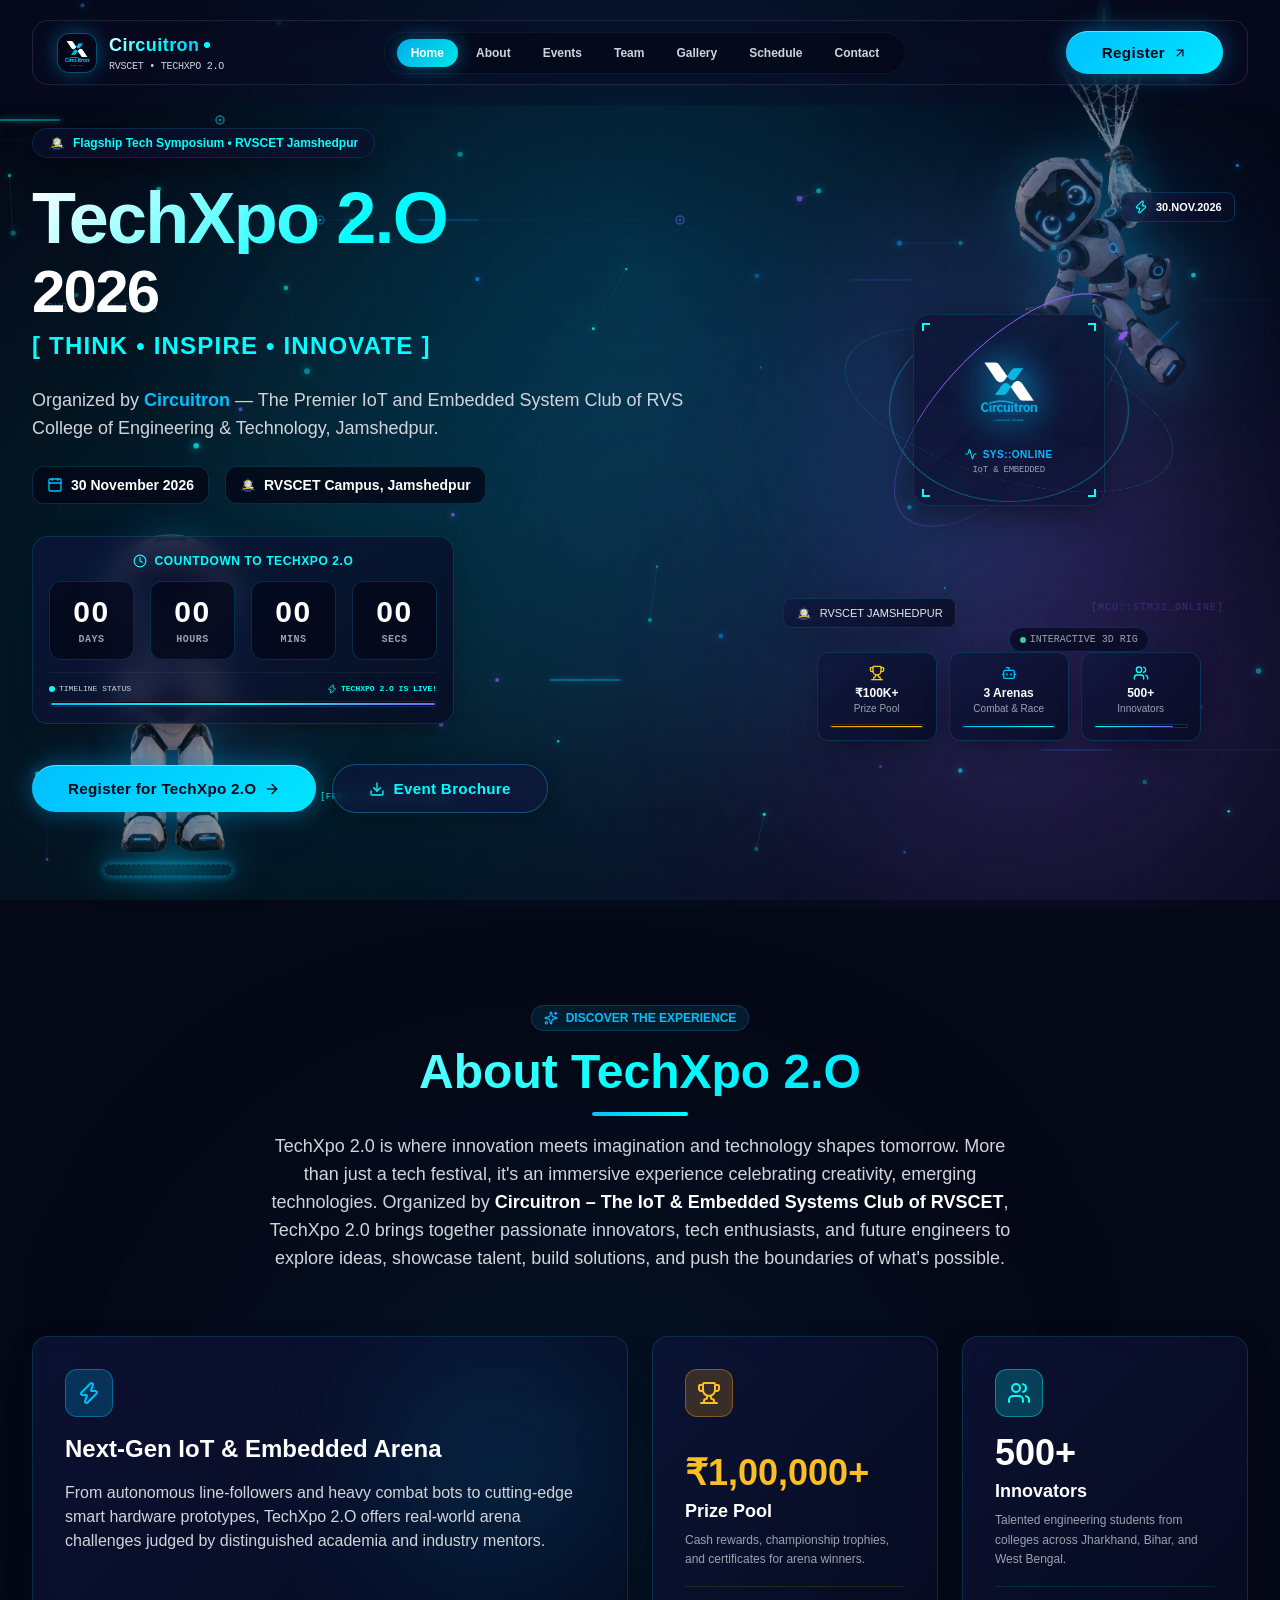
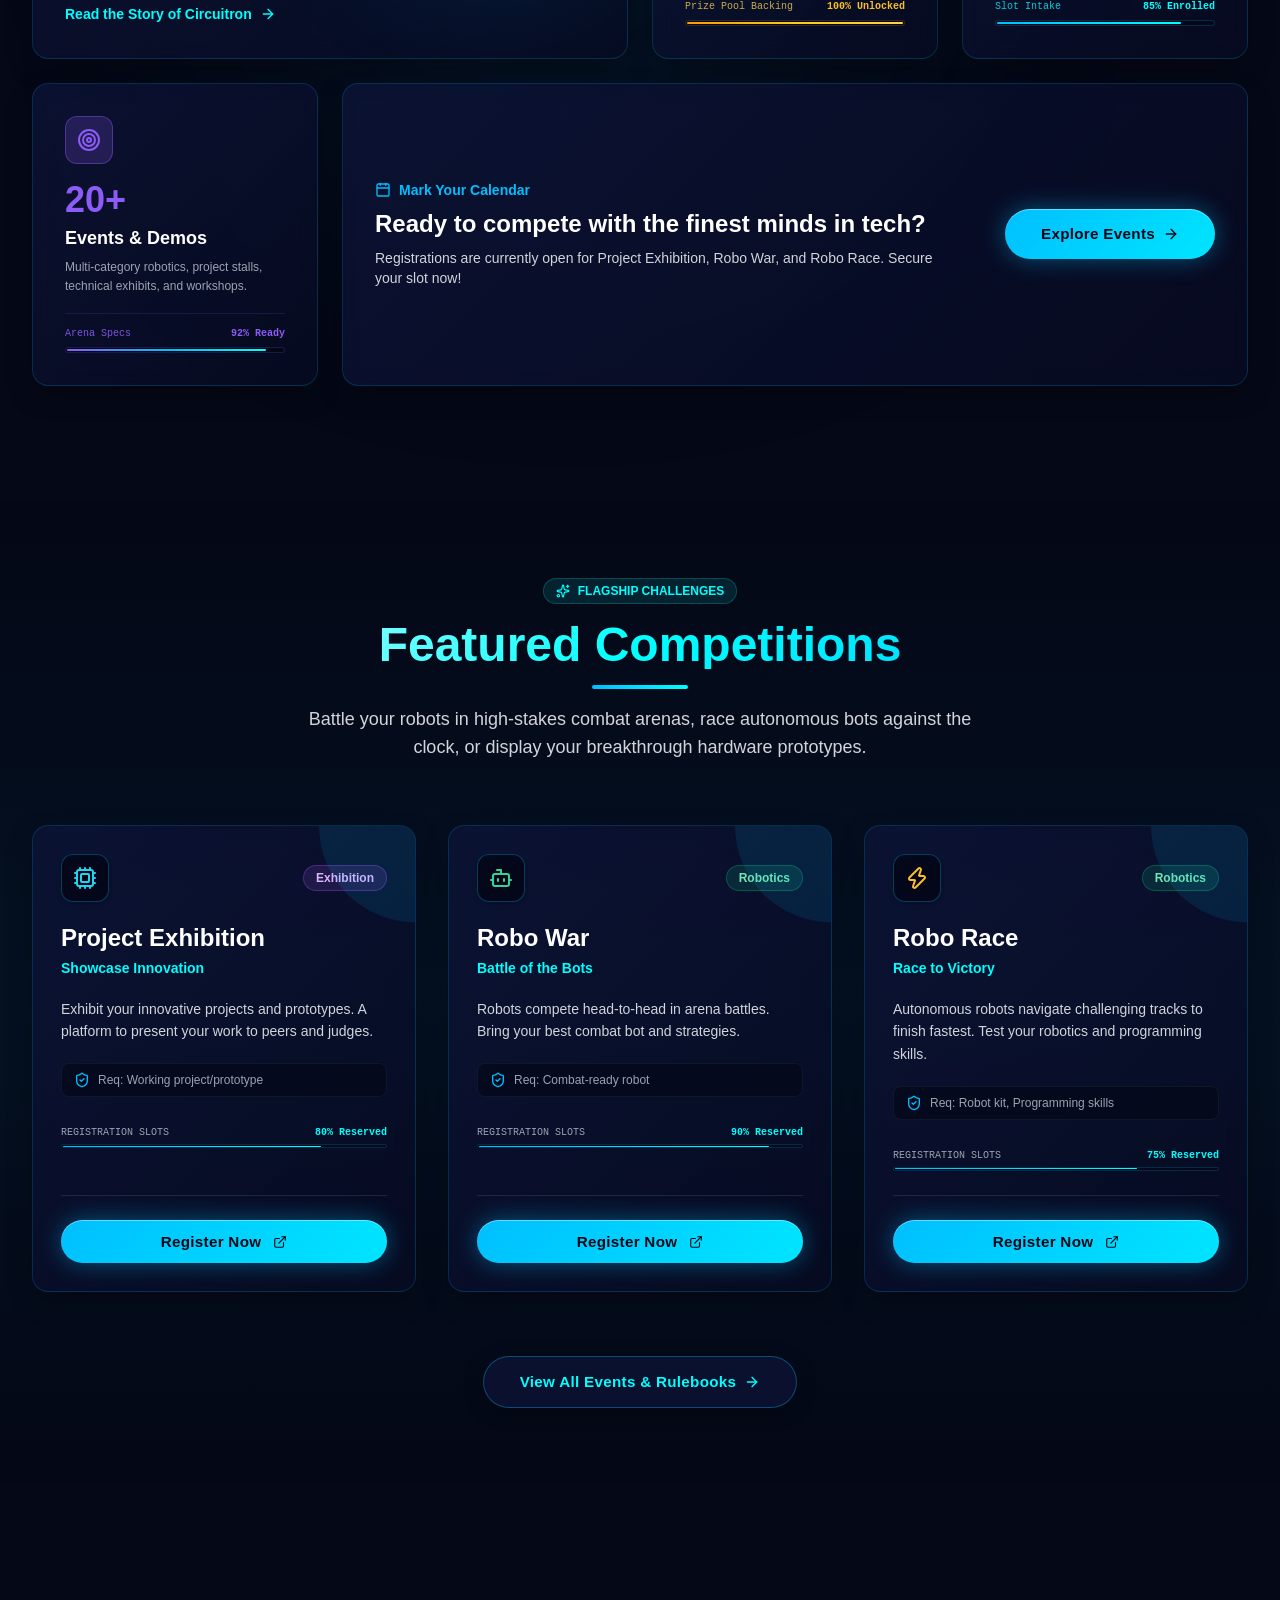
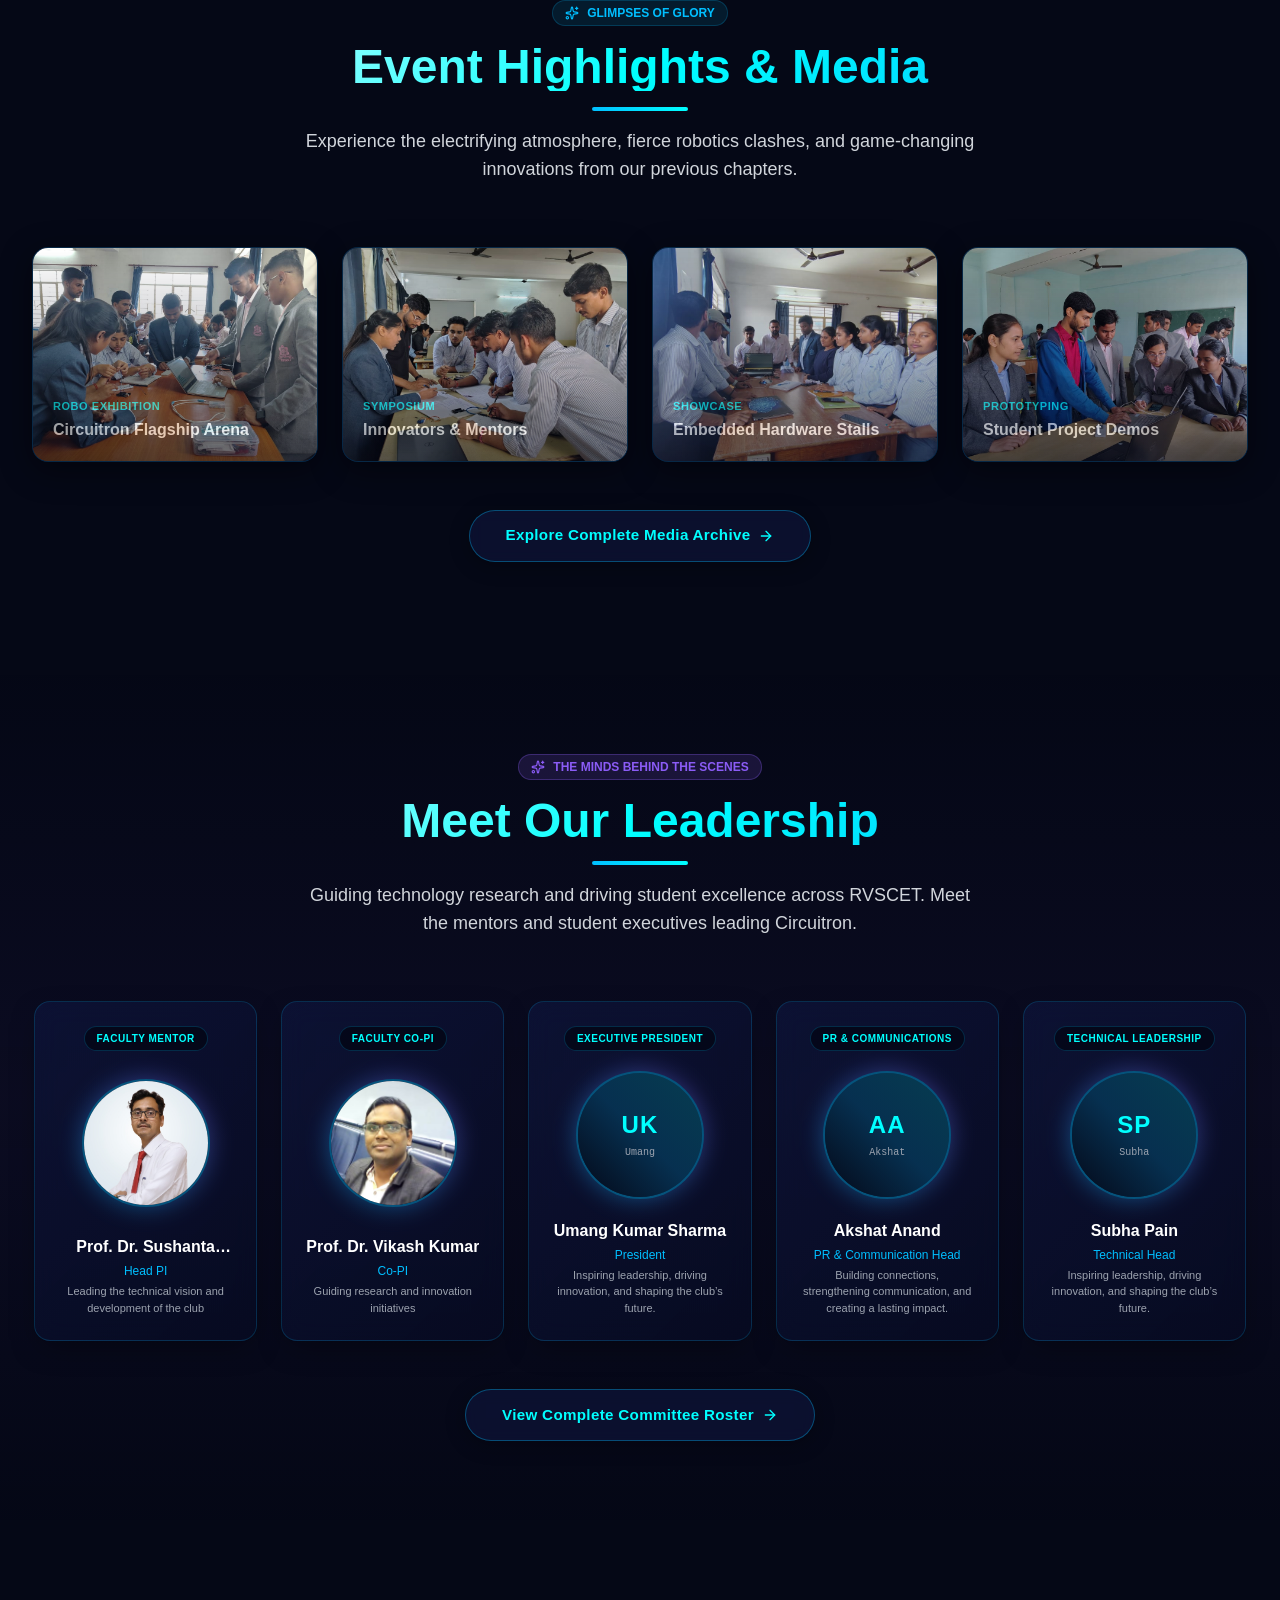
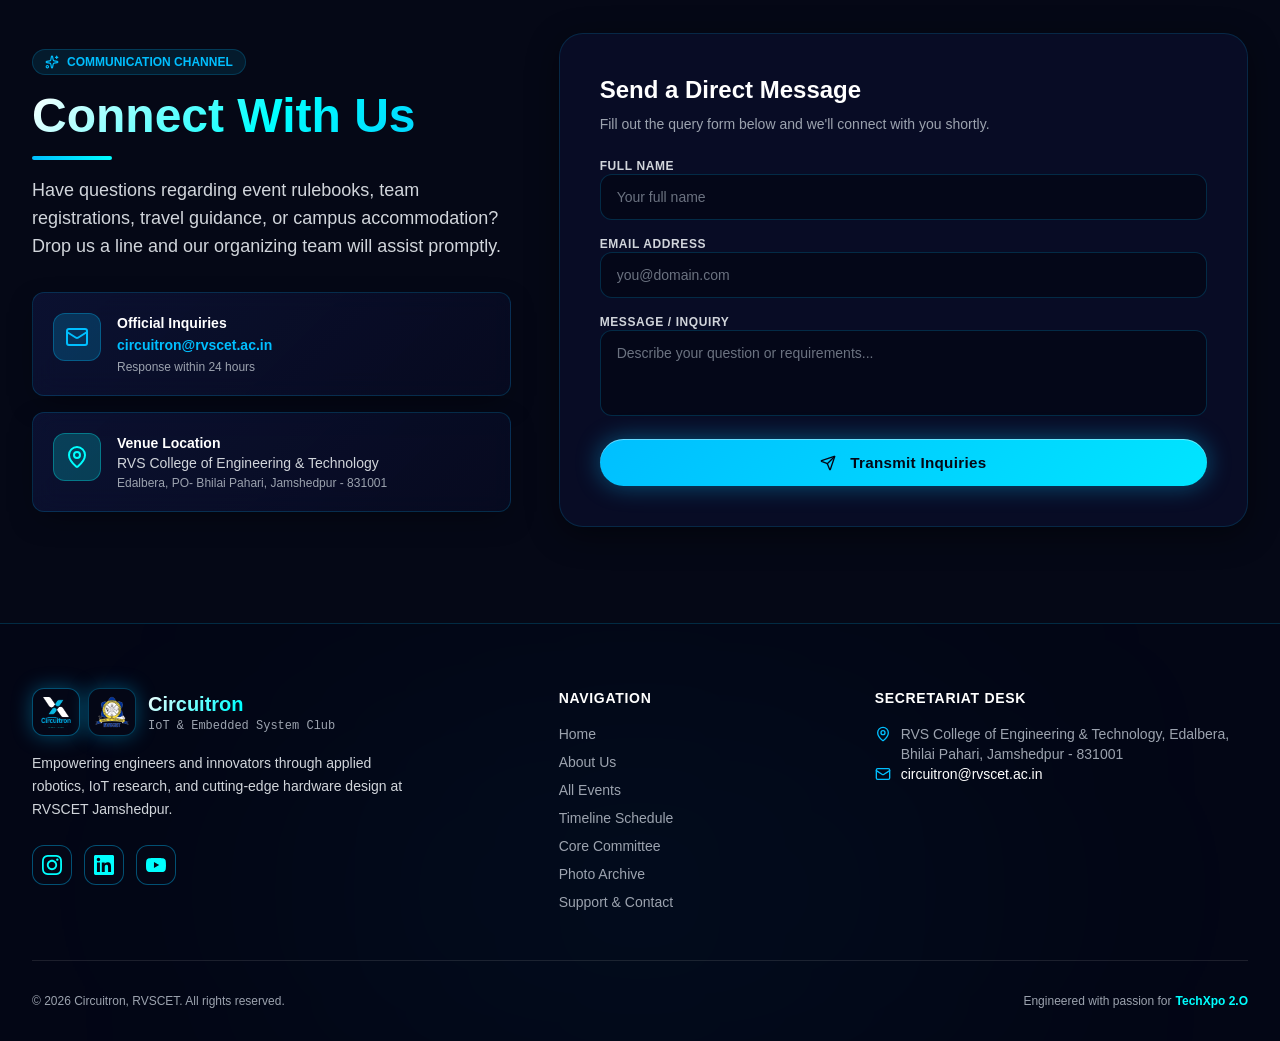
==== index.html @ 899166da "Convert Circuitron RVSCET TechXpo 2.O website to standalone pure HTML, CSS, and JS with enhanced sec" ====
<!doctype html>
<html lang="en">
  <head>
    <meta charset="UTF-8" />
    <meta name="viewport" content="width=device-width, initial-scale=1.0, maximum-scale=5.0" />
    <meta name="theme-color" content="#050816" />
    <meta name="apple-mobile-web-app-status-bar-style" content="black-translucent" />
        <!-- Security & Integrity Headers (Anti-Tampering & XSS Shield) -->
    <meta http-equiv="Content-Security-Policy" content="default-src 'self'; script-src 'self' 'unsafe-inline' https://fonts.googleapis.com; style-src 'self' 'unsafe-inline' https://fonts.googleapis.com; font-src 'self' https://fonts.gstatic.com data:; img-src 'self' data: https:; connect-src 'self'; frame-ancestors 'none'; base-uri 'self';" />
    <meta http-equiv="X-Frame-Options" content="DENY" />
    <meta http-equiv="X-Content-Type-Options" content="nosniff" />
    <meta name="referrer" content="strict-origin-when-cross-origin" />
    <meta http-equiv="Permissions-Policy" content="camera=(), microphone=(), geolocation=()" />
    <meta name="description" content="TechXpo 2.O - The Flagship Technical Symposium by Circuitron, IoT & Embedded System Club at RVSCET Jamshedpur." />
    <title>TechXpo 2.O | Circuitron RVSCET</title>
    <link rel="icon" type="image/svg+xml" href="logo.svg" />
    <link rel="icon" type="image/png" href="favicon.png" />
    <link rel="shortcut icon" href="favicon.ico" />
    <link rel="apple-touch-icon" href="logo.png" />
    <link rel="preconnect" href="https://fonts.googleapis.com" />
    <link rel="preconnect" href="https://fonts.gstatic.com" crossorigin />
    <link href="https://fonts.googleapis.com/css2?family=Orbitron:wght@400;700;800;900&family=Poppins:wght@300;400;500;600;700;800&display=swap" rel="stylesheet" />
    <link rel="stylesheet" href="css/style.css" />
  </head>
  <body class="bg-[#050816] text-white font-poppins selection:bg-accent selection:text-darkNavy relative min-h-screen overflow-x-hidden">
    <!-- Top Scroll Progress Bar -->
    <div class="fixed top-0 left-0 right-0 h-[2.5px] z-[100] pointer-events-none bg-transparent">
      <div id="scroll-progress-bar" class="h-full bg-gradient-to-r from-primary via-accent to-cyberPurple origin-left shadow-[0_0_12px_rgba(0,191,255,0.8)]" style="width: 0%;"></div>
    </div>

    <!-- Interactive Cursor Radar Spotlight -->
    <div id="cyber-spotlight" class="fixed inset-0 pointer-events-none select-none overflow-hidden" style="z-index: 0;" aria-hidden="true"></div>

    <!-- Animated Vector Circuit Grid Traces -->
    <svg class="fixed inset-0 w-full h-full opacity-40 md:opacity-50 pointer-events-none" style="z-index: 0;" xmlns="http://www.w3.org/2000/svg" aria-hidden="true">
      <defs>
        <linearGradient id="cyanLaser" x1="0%" y1="0%" x2="100%" y2="100%">
          <stop offset="0%" stop-color="#00fffc" stop-opacity="0.8" />
          <stop offset="50%" stop-color="#0091ff" stop-opacity="0.4" />
          <stop offset="100%" stop-color="#8b5cf6" stop-opacity="0.1" />
        </linearGradient>
        <filter id="circuitGlow" x="-20%" y="-20%" width="140%" height="140%">
          <feGaussianBlur stdDeviation="3" result="blur" />
          <feMerge>
            <feMergeNode in="blur" />
            <feMergeNode in="SourceGraphic" />
          </feMerge>
        </filter>
      </defs>
      <g stroke="rgba(0, 191, 255, 0.12)" stroke-width="1" fill="none">
        <path d="M 0 120 L 220 120 L 320 220 L 680 220 L 740 280 L 1100 280" />
        <path d="M 0 140 L 200 140 L 300 240 L 660 240" />
        <path d="M 1920 180 L 1600 180 L 1480 300 L 1200 300 L 1140 360" />
        <path d="M 1920 200 L 1620 200 L 1500 320 L 1250 320" />
        <path d="M 80 800 L 300 800 L 420 680 L 850 680 L 920 750 L 1400 750" />
        <path d="M 1920 850 L 1550 850 L 1450 750 L 1150 750" />
      </g>
      <g stroke="url(#cyanLaser)" stroke-width="1.8" fill="none" filter="url(#circuitGlow)">
        <path class="laser-pulse-1" d="M 0 120 L 220 120 L 320 220 L 680 220 L 740 280 L 1100 280" stroke-dasharray="60 400" />
        <path class="laser-pulse-2" d="M 1920 180 L 1600 180 L 1480 300 L 1200 300 L 1140 360" stroke-dasharray="50 350" />
        <path class="laser-pulse-3" d="M 80 800 L 300 800 L 420 680 L 850 680 L 920 750 L 1400 750" stroke-dasharray="70 450" />
      </g>
      <g fill="#040716">
        <circle cx="220" cy="120" r="4" stroke="#00ffff" stroke-width="1.5" /><circle cx="220" cy="120" r="1.5" fill="#00ffff" />
        <circle cx="320" cy="220" r="4" stroke="#0091ff" stroke-width="1.5" /><circle cx="320" cy="220" r="1.5" fill="#00fffc" />
        <circle cx="680" cy="220" r="4" stroke="#8b5cf6" stroke-width="1.5" /><circle cx="680" cy="220" r="1.5" fill="#8b5cf6" />
        <circle cx="1600" cy="180" r="4" stroke="#00ffff" stroke-width="1.5" /><circle cx="1600" cy="180" r="1.5" fill="#00ffff" />
        <circle cx="1480" cy="300" r="4" stroke="#8b5cf6" stroke-width="1.5" /><circle cx="1480" cy="300" r="1.5" fill="#8b5cf6" />
        <circle cx="300" cy="800" r="4" stroke="#00ffff" stroke-width="1.5" /><circle cx="300" cy="800" r="1.5" fill="#00fffc" />
      </g>
    </svg>

    <!-- Floating Telemetry Glyphs -->
    <div class="fixed inset-0 pointer-events-none select-none" style="z-index: 0;" aria-hidden="true">
      <div class="absolute top-1/3 left-10 text-[10px] font-mono text-cyan-400 tracking-widest hidden md:block opacity-30">[BUS::TX/RX_SYNC]</div>
      <div class="absolute top-2/3 right-14 text-[10px] font-mono text-cyberPurple tracking-widest hidden md:block opacity-30">[MCU::STM32_ONLINE]</div>
      <div class="absolute bottom-24 left-1/4 text-[9px] font-mono text-accent tracking-wider hidden lg:block opacity-25">[FREQ::2.4GHz_IoT_NODE]</div>
    </div>

    <!-- Particles Canvas -->
    <canvas id="particles-canvas" class="fixed inset-0 pointer-events-none" style="z-index: 1;"></canvas>

    <!-- Background Circuit Grids -->
    <div class="fixed inset-0 circuit-bg opacity-30 pointer-events-none" style="z-index: 0;"></div>
    <div class="fixed inset-0 circuit-bg-glow pointer-events-none" style="z-index: 0;"></div>

    <!-- Robot Mascot 1: Top-Right Swinging Spider Bot -->
    <div id="mascot-swing-bot" class="fixed top-12 sm:top-16 -right-4 sm:right-4 md:right-8 lg:right-12 w-28 xs:w-36 sm:w-48 md:w-56 lg:w-64 max-w-[32vw] pointer-events-auto cursor-pointer select-none group" style="z-index: 3;" title="Click me!">
      <div class="absolute -top-16 left-1/2 -translate-x-1/2 w-[2px] h-20 bg-gradient-to-b from-transparent via-cyan-400 to-accent opacity-70 shadow-[0_0_10px_#00ffff] animate-pulse pointer-events-none"></div>
      <div class="absolute top-1/4 left-1/4 w-32 h-32 sm:w-48 sm:h-48 bg-primary/20 rounded-full blur-3xl pointer-events-none opacity-60"></div>
      
      <div id="mascot-swing-bubble" class="hidden absolute -bottom-10 right-0 z-30 px-3 py-1.5 rounded-xl bg-darkNavy/95 border border-cyan-400/80 shadow-[0_0_20px_rgba(0,255,255,0.5)] text-[10px] font-orbitron font-bold text-accent whitespace-nowrap flex items-center space-x-1.5">
        <i data-lucide="zap" class="w-3 h-3 text-cyan-300"></i>
        <span>SWINGING INTO 30.NOV.2026!</span>
      </div>

      <div class="swing-idle relative w-full">
        <img src="assets/bot-swing.png" alt="Circuitron Spider Bot Mascot" class="w-full h-auto object-contain filter drop-shadow-[0_0_20px_rgba(0,191,255,0.45)] group-hover:drop-shadow-[0_0_30px_rgba(0,255,255,0.8)] opacity-35 sm:opacity-50 group-hover:opacity-100 transition-all duration-300" loading="lazy" />
        <div class="absolute top-2 right-2 px-1.5 py-0.5 rounded bg-primary/20 border border-primary/40 text-[8px] font-mono text-cyan-300 opacity-0 group-hover:opacity-100 transition-opacity">CLICK ME</div>
      </div>
    </div>

    <!-- Robot Mascot 2: Bottom-Left Welcome Mascot Bot -->
    <div id="mascot-welcome-bot" class="fixed bottom-4 sm:bottom-8 -left-3 sm:left-4 md:left-8 lg:left-12 w-24 xs:w-32 sm:w-44 md:w-52 lg:w-60 max-w-[28vw] pointer-events-auto cursor-pointer select-none group perspective-1000" style="z-index: 3;" title="Click me!">
      <div class="absolute -bottom-4 left-1/2 -translate-x-1/2 w-28 sm:w-44 h-8 bg-gradient-to-r from-transparent via-cyan-500/40 to-transparent rounded-full blur-md animate-pulse pointer-events-none"></div>
      <div class="absolute bottom-1/4 left-1/4 w-28 h-28 sm:w-44 sm:h-44 bg-cyberPurple/25 rounded-full blur-3xl pointer-events-none opacity-50"></div>

      <div id="mascot-welcome-bubble" class="hidden absolute -top-12 left-0 z-30 px-3 py-1.5 rounded-xl bg-darkNavy/95 border border-primary/80 shadow-[0_0_20px_rgba(0,191,255,0.5)] text-[10px] font-orbitron font-bold text-white whitespace-nowrap flex items-center space-x-1.5">
        <i data-lucide="bot" class="w-3 h-3 text-primary"></i>
        <span>CIRCUITRON BOT: WELCOME!</span>
      </div>

      <div class="welcome-idle relative w-full preserve-3d">
        <img src="assets/bot-welcome.png" alt="Circuitron Welcome Mascot Robot" class="w-full h-auto object-contain filter drop-shadow-[0_0_20px_rgba(0,191,255,0.4)] group-hover:drop-shadow-[0_0_30px_rgba(0,191,255,0.8)] opacity-35 sm:opacity-50 group-hover:opacity-100 transition-all duration-300" loading="lazy" />
        <div class="absolute top-2 left-2 px-1.5 py-0.5 rounded bg-cyan-500/20 border border-cyan-400/40 text-[8px] font-mono text-accent opacity-0 group-hover:opacity-100 transition-opacity">NAMASTE::HELLO</div>
        <div class="absolute -bottom-2 left-1/2 -translate-x-1/2 w-20 sm:w-32 h-3 rounded-full border border-primary/40 border-dashed animate-spin-slow opacity-60 shadow-[0_0_8px_#00bfff]"></div>
      </div>
    </div>

    <!-- Navigation Header -->
    <header id="main-nav" class="fixed top-0 left-0 right-0 z-50 transition-all duration-300 py-4 sm:py-5">
      <div class="max-w-7xl mx-auto px-4 sm:px-6 lg:px-8">
        <nav class="flex items-center justify-between px-2.5 sm:px-6 py-2 sm:py-2.5 rounded-2xl bg-secondary/40 backdrop-blur-md border border-white/10 transition-all duration-300">
          <!-- Logo & Brand -->
          <a href="index.html" class="flex items-center space-x-2 sm:space-x-3 group min-w-0 flex-shrink">
            <div class="flex items-center space-x-1.5 sm:space-x-2 flex-shrink-0">
              <div class="relative w-8 h-8 sm:w-10 sm:h-10 rounded-xl overflow-hidden p-0.5 border border-primary/40 group-hover:border-accent transition-all duration-300 bg-darkNavy/80 flex items-center justify-center shadow-neon">
                <img src="logo.png" alt="Circuitron Logo" class="w-full h-full object-contain" />
              </div>
              <div class="hidden xs:flex relative w-8 h-8 sm:w-10 sm:h-10 rounded-xl overflow-hidden p-0.5 border border-primary/30 group-hover:border-accent transition-all duration-300 bg-darkNavy/80 items-center justify-center shadow-neon">
                <img src="assets/rvscet-logo.png" alt="RVSCET Logo" class="w-full h-full object-contain" />
              </div>
            </div>
            <div class="min-w-0">
              <div class="flex items-center space-x-1">
                <span class="font-orbitron font-extrabold text-xs xs:text-sm sm:text-lg gradient-text tracking-wide whitespace-nowrap">Circuitron</span>
                <span class="w-1.5 h-1.5 rounded-full bg-accent animate-pulse flex-shrink-0"></span>
              </div>
              <p class="text-[8px] xs:text-[9px] sm:text-[10px] text-gray-300 font-mono tracking-tight block whitespace-nowrap font-medium">RVSCET &bull; TECHXPO 2.O</p>
            </div>
          </a>

          <!-- Desktop Navigation Links -->
          <div class="hidden lg:flex items-center space-x-1 bg-darkNavy/60 px-3 py-1.5 rounded-full border border-white/5">
            <a href="index.html" class="nav-link px-3.5 py-1.5 text-xs font-semibold rounded-full text-gray-300 hover:text-white transition-colors">Home</a>
            <a href="pages/about.html" class="nav-link px-3.5 py-1.5 text-xs font-semibold rounded-full text-gray-300 hover:text-white transition-colors">About</a>
            <a href="pages/events.html" class="nav-link px-3.5 py-1.5 text-xs font-semibold rounded-full text-gray-300 hover:text-white transition-colors">Events</a>
            <a href="pages/team.html" class="nav-link px-3.5 py-1.5 text-xs font-semibold rounded-full text-gray-300 hover:text-white transition-colors">Team</a>
            <a href="pages/gallery.html" class="nav-link px-3.5 py-1.5 text-xs font-semibold rounded-full text-gray-300 hover:text-white transition-colors">Gallery</a>
            <a href="pages/schedule.html" class="nav-link px-3.5 py-1.5 text-xs font-semibold rounded-full text-gray-300 hover:text-white transition-colors">Schedule</a>
            <a href="pages/contact.html" class="nav-link px-3.5 py-1.5 text-xs font-semibold rounded-full text-gray-300 hover:text-white transition-colors">Contact</a>
          </div>

          <!-- Right Action: Register Now -->
          <div class="hidden sm:flex items-center space-x-3">
            <a href="https://forms.gle/mNU3damnJBMfnmSU7" target="_blank" rel="noopener noreferrer" rel="noopener noreferrer" class="btn-primary text-xs py-2 px-5 font-bold">
              <span>Register</span>
              <i data-lucide="arrow-up-right" class="w-3.5 h-3.5"></i>
            </a>
          </div>

          <!-- Mobile Menu Button & Compact Register -->
          <div class="lg:hidden flex items-center space-x-1.5 sm:space-x-2 flex-shrink-0">
            <a href="https://forms.gle/mNU3damnJBMfnmSU7" target="_blank" rel="noopener noreferrer" rel="noopener noreferrer" class="sm:hidden inline-flex items-center justify-center text-[10px] xs:text-[11px] font-bold font-orbitron py-1 px-2.5 xs:px-3 rounded-full bg-gradient-to-r from-primary to-accent text-darkNavy shadow-neon flex-shrink-0">Register</a>
            <button id="mobile-menu-btn" class="p-1.5 sm:p-2.5 min-w-[34px] min-h-[34px] sm:min-w-[40px] sm:min-h-[40px] flex items-center justify-center rounded-xl bg-darkNavy/80 border border-primary/20 text-gray-300 hover:text-white focus:outline-none flex-shrink-0" aria-label="Toggle menu">
              <i id="menu-icon" data-lucide="menu" class="w-4 h-4 sm:w-5 sm:h-5"></i>
              <i id="close-icon" data-lucide="x" class="w-4 h-4 sm:w-5 sm:h-5 hidden"></i>
            </button>
          </div>
        </nav>
      </div>

      <!-- Mobile Dropdown Menu -->
      <div id="mobile-menu" class="hidden lg:hidden max-w-7xl mx-auto px-4 mt-2">
        <div class="bg-darkNavy/95 backdrop-blur-xl p-4 sm:p-5 rounded-2xl border border-primary/30 space-y-2 shadow-2xl">
          <a href="index.html" class="block px-4 py-3 rounded-xl text-sm font-semibold text-gray-300 hover:text-white hover:bg-white/5">Home</a>
          <a href="pages/about.html" class="block px-4 py-3 rounded-xl text-sm font-semibold text-gray-300 hover:text-white hover:bg-white/5">About</a>
          <a href="pages/events.html" class="block px-4 py-3 rounded-xl text-sm font-semibold text-gray-300 hover:text-white hover:bg-white/5">Events</a>
          <a href="pages/team.html" class="block px-4 py-3 rounded-xl text-sm font-semibold text-gray-300 hover:text-white hover:bg-white/5">Team</a>
          <a href="pages/gallery.html" class="block px-4 py-3 rounded-xl text-sm font-semibold text-gray-300 hover:text-white hover:bg-white/5">Gallery</a>
          <a href="pages/schedule.html" class="block px-4 py-3 rounded-xl text-sm font-semibold text-gray-300 hover:text-white hover:bg-white/5">Schedule</a>
          <a href="pages/contact.html" class="block px-4 py-3 rounded-xl text-sm font-semibold text-gray-300 hover:text-white hover:bg-white/5">Contact</a>
          <div class="pt-2">
            <a href="https://forms.gle/mNU3damnJBMfnmSU7" target="_blank" rel="noopener noreferrer" rel="noopener noreferrer" class="w-full btn-primary py-3 text-xs font-bold flex items-center justify-center space-x-1.5 min-h-[44px]">
              <span>Register for TechXpo 2.O</span>
              <i data-lucide="arrow-up-right" class="w-4 h-4"></i>
            </a>
          </div>
        </div>
      </div>
    </header>

    <!-- Main Content Container -->
    <main class="relative z-10">
      <!-- 1. HERO SECTION -->
      <section class="relative min-h-screen flex items-center justify-center overflow-hidden pt-24 pb-12 sm:pt-28 sm:pb-16 lg:pt-32 lg:pb-24">
        <div class="absolute top-1/4 left-1/2 -translate-x-1/2 w-[350px] sm:w-[600px] h-[350px] sm:h-[600px] bg-primary/10 rounded-full blur-[100px] sm:blur-[140px] pointer-events-none"></div>
        <div class="absolute bottom-10 right-10 w-[250px] sm:w-[400px] h-[250px] sm:h-[400px] bg-cyberPurple/15 rounded-full blur-[90px] sm:blur-[120px] pointer-events-none"></div>

        <div class="relative z-10 max-w-7xl mx-auto px-4 sm:px-6 lg:px-8 w-full">
          <div class="grid grid-cols-1 lg:grid-cols-12 gap-8 lg:gap-12 items-center">
            
            <!-- Left Column: Hero Copy -->
            <div class="lg:col-span-7 space-y-5 sm:space-y-6 text-center lg:text-left">
              <!-- Announcement Pill -->
              <div class="inline-flex items-center space-x-2 px-3 sm:px-4 py-1.5 rounded-full glass-panel border border-primary/30 text-[11px] sm:text-xs font-semibold text-accent shadow-neon max-w-full truncate">
                <img src="assets/rvscet-logo.png" alt="RVSCET Logo" class="w-4 h-4 object-contain flex-shrink-0" />
                <span class="truncate">Flagship Tech Symposium &bull; RVSCET Jamshedpur</span>
              </div>

              <!-- Giant Title -->
              <div class="space-y-2">
                <h1 class="text-3xl xs:text-4xl sm:text-6xl lg:text-7xl font-black font-orbitron tracking-tight">
                  <span class="gradient-text block">TechXpo 2.O</span>
                  <span class="block text-2xl xs:text-3xl sm:text-5xl lg:text-6xl text-white mt-1 sm:mt-2">2026</span>
                </h1>
                <div class="inline-block">
                  <p class="text-sm xs:text-base sm:text-xl lg:text-2xl font-bold font-orbitron tracking-wider text-accent uppercase">
                    [ Think &bull; Inspire &bull; Innovate ]
                  </p>
                </div>
              </div>

              <!-- Subtitle -->
              <p class="text-sm sm:text-base lg:text-lg text-gray-300 max-w-2xl mx-auto lg:mx-0 leading-relaxed">
                Organized by <strong class="text-primary font-bold">Circuitron</strong> &mdash; The Premier IoT and Embedded System Club of RVS College of Engineering &amp; Technology, Jamshedpur.
              </p>

              <!-- Key Details Pills -->
              <div class="flex flex-wrap items-center justify-center lg:justify-start gap-2.5 sm:gap-4 text-xs sm:text-sm text-gray-300">
                <div class="flex items-center space-x-2 bg-darkNavy/80 px-3.5 py-2 rounded-xl border border-primary/20">
                  <i data-lucide="calendar" class="w-4 h-4 text-primary flex-shrink-0"></i>
                  <span class="font-semibold text-white">30 November 2026</span>
                </div>
                <div class="flex items-center space-x-2 bg-darkNavy/80 px-3.5 py-2 rounded-xl border border-primary/20">
                  <img src="assets/rvscet-logo.png" alt="RVSCET" class="w-4 h-4 object-contain flex-shrink-0" />
                  <span class="font-semibold text-white">RVSCET Campus, Jamshedpur</span>
                </div>
              </div>

              <!-- Live Countdown Component -->
              <div class="pt-2">
                <div class="inline-flex flex-col items-center p-2.5 xs:p-3 sm:p-4 rounded-2xl glass-card border border-primary/30 max-w-full sm:max-w-xl mx-auto shadow-neon group">
                  <div class="flex items-center space-x-1.5 sm:space-x-2 text-[10px] sm:text-xs font-orbitron font-semibold text-accent mb-2.5 sm:mb-3 tracking-wider">
                    <i data-lucide="clock" class="w-3.5 h-3.5 animate-spin-slow flex-shrink-0"></i>
                    <span class="truncate">COUNTDOWN TO TECHXPO 2.O</span>
                  </div>

                  <div class="grid grid-cols-4 gap-1.5 xs:gap-2 sm:gap-4 w-full">
                    <div class="flex flex-col items-center justify-center bg-darkNavy/70 px-2 py-1.5 xs:px-2.5 xs:py-2 sm:px-4 sm:py-3 rounded-xl border border-primary/20 min-w-[50px] xs:min-w-[58px] sm:min-w-[85px] transition-colors group-hover:border-primary/40">
                      <span id="count-days" class="font-orbitron font-extrabold text-base xs:text-xl sm:text-3xl text-white tracking-wider">00</span>
                      <span class="text-[8px] xs:text-[9px] sm:text-[10px] font-mono text-gray-400 mt-0.5 tracking-wider font-semibold">DAYS</span>
                    </div>
                    <div class="flex flex-col items-center justify-center bg-darkNavy/70 px-2 py-1.5 xs:px-2.5 xs:py-2 sm:px-4 sm:py-3 rounded-xl border border-primary/20 min-w-[50px] xs:min-w-[58px] sm:min-w-[85px] transition-colors group-hover:border-primary/40">
                      <span id="count-hours" class="font-orbitron font-extrabold text-base xs:text-xl sm:text-3xl text-white tracking-wider">00</span>
                      <span class="text-[8px] xs:text-[9px] sm:text-[10px] font-mono text-gray-400 mt-0.5 tracking-wider font-semibold">HOURS</span>
                    </div>
                    <div class="flex flex-col items-center justify-center bg-darkNavy/70 px-2 py-1.5 xs:px-2.5 xs:py-2 sm:px-4 sm:py-3 rounded-xl border border-primary/20 min-w-[50px] xs:min-w-[58px] sm:min-w-[85px] transition-colors group-hover:border-primary/40">
                      <span id="count-mins" class="font-orbitron font-extrabold text-base xs:text-xl sm:text-3xl text-white tracking-wider">00</span>
                      <span class="text-[8px] xs:text-[9px] sm:text-[10px] font-mono text-gray-400 mt-0.5 tracking-wider font-semibold">MINS</span>
                    </div>
                    <div class="flex flex-col items-center justify-center bg-darkNavy/70 px-2 py-1.5 xs:px-2.5 xs:py-2 sm:px-4 sm:py-3 rounded-xl border border-primary/20 min-w-[50px] xs:min-w-[58px] sm:min-w-[85px] transition-colors group-hover:border-primary/40">
                      <span id="count-secs" class="font-orbitron font-extrabold text-base xs:text-xl sm:text-3xl text-white tracking-wider">00</span>
                      <span class="text-[8px] xs:text-[9px] sm:text-[10px] font-mono text-gray-400 mt-0.5 tracking-wider font-semibold">SECS</span>
                    </div>
                  </div>

                  <!-- Timeline status bar -->
                  <div class="w-full mt-3 pt-2.5 border-t border-white/5 space-y-1.5">
                    <div class="flex items-center justify-between text-[8px] xs:text-[9px] font-mono text-gray-400">
                      <span class="flex items-center space-x-1">
                        <span class="w-1.5 h-1.5 rounded-full bg-accent animate-ping"></span>
                        <span class="text-gray-300">TIMELINE STATUS</span>
                      </span>
                      <span class="text-accent font-semibold flex items-center space-x-1">
                        <i data-lucide="zap" class="w-2.5 h-2.5"></i>
                        <span id="count-status-text">REGISTRATIONS LIVE</span>
                      </span>
                    </div>
                    <div class="w-full h-1.5 bg-darkNavy/90 rounded-full overflow-hidden p-[1px] border border-primary/20">
                      <div id="count-status-bar" class="h-full bg-gradient-to-r from-primary via-accent to-cyberPurple rounded-full relative" style="width: 72%;"></div>
                    </div>
                  </div>
                </div>
              </div>

              <!-- CTA Buttons -->
              <div class="pt-3 sm:pt-4 flex flex-col sm:flex-row items-center justify-center lg:justify-start gap-3 sm:gap-4">
                <a href="https://forms.gle/mNU3damnJBMfnmSU7" target="_blank" rel="noopener noreferrer" rel="noopener noreferrer" class="btn-primary w-full sm:w-auto text-sm py-3 px-6">
                  <span>Register for TechXpo 2.O</span>
                  <i data-lucide="arrow-right" class="w-4 h-4"></i>
                </a>
                <a href="https://drive.google.com/file/d/1AInB0u15DomA8HFDeoEd3eXsWX3ppwJe/view?usp=drivesdk" target="_blank" rel="noopener noreferrer" rel="noopener noreferrer" class="btn-secondary w-full sm:w-auto text-sm py-3 px-6">
                  <i data-lucide="download" class="w-4 h-4"></i>
                  <span>Event Brochure</span>
                </a>
              </div>
            </div>

            <!-- Right Column: Interactive 3D Model Rig -->
            <div class="lg:col-span-5 flex flex-col items-center justify-center mt-4 lg:mt-0">
              <div id="tech-model-rig" class="relative w-full max-w-[360px] sm:max-w-[420px] aspect-square mx-auto flex items-center justify-center perspective-1000 select-none touch-pan-y cursor-pointer">
                <!-- Ambient glow -->
                <div class="absolute inset-0 bg-gradient-to-tr from-primary/20 via-cyberPurple/20 to-accent/20 rounded-full blur-3xl opacity-60 animate-pulse-slow pointer-events-none"></div>

                <div class="relative w-full h-full flex items-center justify-center transform scale-[0.8] xs:scale-[0.9] sm:scale-100 transition-transform">
                  <div id="tech-model-transform" class="relative w-full h-full flex items-center justify-center preserve-3d">
                    <!-- Outer Ring 1: Cyan Orbit -->
                    <div class="absolute w-[300px] sm:w-[340px] h-[300px] sm:h-[340px] rounded-full border border-primary/40 border-dashed animate-spin-slow pointer-events-none" style="transform: rotateX(65deg) rotateY(15deg);">
                      <div class="absolute -top-1.5 left-1/2 w-3 h-3 bg-primary rounded-full shadow-[0_0_12px_#00bfff]"></div>
                    </div>

                    <!-- Outer Ring 2: Purple Reverse Orbit -->
                    <div class="absolute w-[260px] sm:w-[300px] h-[260px] sm:h-[300px] rounded-full border border-cyberPurple/40 border-t-2 border-t-cyberPurple animate-spin-reverse pointer-events-none" style="transform: rotateX(-55deg) rotateY(40deg);">
                      <div class="absolute top-1/2 -right-1.5 w-3 h-3 bg-cyberPurple rounded-full shadow-[0_0_12px_#8b5cf6]"></div>
                    </div>

                    <!-- Middle Ring: Accent Cyan Ring -->
                    <div class="absolute w-[210px] sm:w-[240px] h-[210px] sm:h-[240px] rounded-full border border-accent/40 animate-spin-slow pointer-events-none" style="transform: rotateX(40deg) rotateZ(30deg);"></div>

                    <!-- Central Hexagonal Core Chassis -->
                    <div class="relative z-10 w-44 h-44 sm:w-48 sm:h-48 rounded-2xl glass-panel p-4 flex flex-col items-center justify-center border-2 border-primary/50 shadow-neon" style="transform: translateZ(30px);">
                      <div class="absolute top-2 left-2 w-2 h-2 border-t-2 border-l-2 border-accent"></div>
                      <div class="absolute top-2 right-2 w-2 h-2 border-t-2 border-r-2 border-accent"></div>
                      <div class="absolute bottom-2 left-2 w-2 h-2 border-b-2 border-l-2 border-accent"></div>
                      <div class="absolute bottom-2 right-2 w-2 h-2 border-b-2 border-r-2 border-accent"></div>

                      <div class="relative w-20 h-20 sm:w-24 sm:h-24 mb-2 flex items-center justify-center">
                        <div class="absolute inset-0 bg-primary/20 rounded-full blur-md animate-ping opacity-40"></div>
                        <img src="logo.png" alt="Circuitron Core" class="w-18 h-18 sm:w-20 sm:h-20 object-contain drop-shadow-[0_0_15px_rgba(0,191,255,0.8)]" />
                      </div>

                      <div class="flex items-center space-x-1.5 text-[9px] sm:text-[10px] font-orbitron font-semibold text-primary uppercase tracking-wider">
                        <i data-lucide="activity" class="w-3 h-3 text-accent animate-pulse"></i>
                        <span>SYS::ONLINE</span>
                      </div>
                      <div class="text-[8px] sm:text-[9px] text-gray-400 font-mono tracking-tight mt-0.5">IoT &amp; EMBEDDED</div>
                    </div>

                    <!-- Floating Badges -->
                    <div class="absolute -top-1 -right-2 sm:-top-2 sm:-right-4 glass-card px-2.5 py-1 sm:px-3 sm:py-1.5 rounded-lg border border-accent/30 text-xs flex items-center space-x-1.5 sm:space-x-2 shadow-lg" style="transform: translateZ(50px);">
                      <i data-lucide="zap" class="w-3 h-3 sm:w-3.5 sm:h-3.5 text-accent animate-bounce"></i>
                      <span class="font-orbitron font-bold text-white text-[10px] sm:text-[11px]">30.NOV.2026</span>
                    </div>

                    <div class="absolute -bottom-1 -left-2 sm:-bottom-2 sm:-left-4 glass-card px-2.5 py-1 sm:px-3 sm:py-1.5 rounded-lg border border-primary/30 text-xs flex items-center space-x-1.5 sm:space-x-2 shadow-lg" style="transform: translateZ(45px);">
                      <img src="assets/rvscet-logo.png" alt="RVSCET" class="w-3.5 h-3.5 sm:w-4 sm:h-4 object-contain flex-shrink-0" />
                      <span class="font-orbitron font-medium text-gray-200 text-[10px] sm:text-[11px]">RVSCET JAMSHEDPUR</span>
                    </div>

                    <div class="absolute -bottom-7 sm:-bottom-8 left-1/2 transform -translate-x-1/2 px-2.5 py-1 rounded-full bg-secondary/80 border border-primary/20 text-[9px] sm:text-[10px] text-gray-400 font-mono flex items-center space-x-1 whitespace-nowrap" style="transform: translateZ(20px);">
                      <span class="w-1.5 h-1.5 rounded-full bg-emerald-400 animate-ping"></span>
                      <span>INTERACTIVE 3D RIG</span>
                    </div>
                  </div>
                </div>
              </div>

              <!-- Highlights Chips below 3D model -->
              <div class="grid grid-cols-3 gap-2 sm:gap-3 w-full max-w-sm mt-6 sm:mt-8">
                <div class="glass-card p-2.5 sm:p-3 rounded-xl text-center border border-primary/20 flex flex-col justify-between">
                  <div>
                    <i data-lucide="trophy" class="w-3.5 h-3.5 sm:w-4 sm:h-4 text-yellow-400 mx-auto mb-1"></i>
                    <div class="text-[11px] sm:text-xs font-bold text-white font-orbitron">₹100K+</div>
                    <div class="text-[9px] sm:text-[10px] text-gray-400">Prize Pool</div>
                  </div>
                  <div class="w-full h-1 bg-darkNavy/80 rounded-full overflow-hidden mt-2 p-[0.5px] border border-yellow-400/20">
                    <div class="h-full bg-gradient-to-r from-amber-500 to-yellow-400 rounded-full w-full"></div>
                  </div>
                </div>

                <div class="glass-card p-2.5 sm:p-3 rounded-xl text-center border border-primary/20 flex flex-col justify-between">
                  <div>
                    <i data-lucide="bot" class="w-3.5 h-3.5 sm:w-4 sm:h-4 text-primary mx-auto mb-1"></i>
                    <div class="text-[11px] sm:text-xs font-bold text-white font-orbitron">3 Arenas</div>
                    <div class="text-[9px] sm:text-[10px] text-gray-400">Combat &amp; Race</div>
                  </div>
                  <div class="w-full h-1 bg-darkNavy/80 rounded-full overflow-hidden mt-2 p-[0.5px] border border-primary/20">
                    <div class="h-full bg-gradient-to-r from-primary to-accent rounded-full w-full"></div>
                  </div>
                </div>

                <div class="glass-card p-2.5 sm:p-3 rounded-xl text-center border border-primary/20 flex flex-col justify-between">
                  <div>
                    <i data-lucide="users" class="w-3.5 h-3.5 sm:w-4 sm:h-4 text-accent mx-auto mb-1"></i>
                    <div class="text-[11px] sm:text-xs font-bold text-white font-orbitron">500+</div>
                    <div class="text-[9px] sm:text-[10px] text-gray-400">Innovators</div>
                  </div>
                  <div class="w-full h-1 bg-darkNavy/80 rounded-full overflow-hidden mt-2 p-[0.5px] border border-accent/20">
                    <div class="h-full bg-gradient-to-r from-accent to-cyberPurple rounded-full" style="width: 85%;"></div>
                  </div>
                </div>
              </div>
            </div>

          </div>
        </div>
      </section>

      <!-- 2. BENTO STATS & OVERVIEW SECTION -->
      <section class="py-24 relative overflow-hidden">
        <div class="absolute top-1/2 left-1/4 -translate-y-1/2 w-[500px] h-[500px] bg-primary/10 rounded-full blur-[160px] pointer-events-none"></div>

        <div class="max-w-7xl mx-auto px-4 sm:px-6 lg:px-8 relative z-10">
          <!-- Section Header -->
          <div class="text-center space-y-4 mb-16">
            <div class="inline-flex items-center space-x-2 px-3 py-1 rounded-full bg-primary/10 border border-primary/20 text-xs font-semibold text-primary">
              <i data-lucide="sparkles" class="w-3.5 h-3.5"></i>
              <span>DISCOVER THE EXPERIENCE</span>
            </div>
            <h2 class="text-4xl sm:text-5xl font-black font-orbitron gradient-text">About TechXpo 2.O</h2>
            <div class="w-24 h-1 bg-gradient-to-r from-primary to-accent mx-auto rounded-full"></div>
            <p class="text-gray-300 max-w-3xl mx-auto text-base sm:text-lg leading-relaxed">
              TechXpo 2.0 is where innovation meets imagination and technology shapes tomorrow. More than just a tech festival, it's an immersive experience celebrating creativity, emerging technologies. Organized by <strong class="text-white font-bold">Circuitron &ndash; The IoT &amp; Embedded Systems Club of RVSCET</strong>, TechXpo 2.0 brings together passionate innovators, tech enthusiasts, and future engineers to explore ideas, showcase talent, build solutions, and push the boundaries of what's possible.
            </p>
          </div>

          <!-- Bento Grid -->
          <div class="grid grid-cols-1 md:grid-cols-3 lg:grid-cols-4 gap-6">
            <!-- Bento 1: Wide Card -->
            <div class="md:col-span-2 glass-card p-8 rounded-2xl border border-primary/25 relative overflow-hidden group flex flex-col justify-between">
              <div class="absolute top-0 right-0 w-64 h-64 bg-primary/10 rounded-full blur-3xl pointer-events-none group-hover:bg-primary/20 transition-all duration-500"></div>
              <div class="space-y-4 relative z-10">
                <div class="w-12 h-12 rounded-xl bg-primary/20 border border-primary/40 flex items-center justify-center text-primary">
                  <i data-lucide="zap" class="w-6 h-6"></i>
                </div>
                <h3 class="text-2xl font-bold font-orbitron text-white">Next-Gen IoT &amp; Embedded Arena</h3>
                <p class="text-gray-300 leading-relaxed text-sm sm:text-base">
                  From autonomous line-followers and heavy combat bots to cutting-edge smart hardware prototypes, TechXpo 2.O offers real-world arena challenges judged by distinguished academia and industry mentors.
                </p>
              </div>
              <div class="pt-6 relative z-10">
                <a href="pages/about.html" class="inline-flex items-center space-x-2 text-accent font-semibold text-sm hover:underline">
                  <span>Read the Story of Circuitron</span>
                  <i data-lucide="arrow-right" class="w-4 h-4"></i>
                </a>
              </div>
            </div>

            <!-- Bento 2: Prize Pool -->
            <div class="glass-card p-6 sm:p-8 rounded-2xl border border-amber-500/30 flex flex-col justify-between relative overflow-hidden group">
              <div class="w-12 h-12 rounded-xl bg-amber-500/20 border border-amber-500/40 flex items-center justify-center text-amber-400 mb-4 shadow-sm group-hover:scale-110 transition-transform">
                <i data-lucide="trophy" class="w-6 h-6"></i>
              </div>
              <div>
                <div class="text-3xl sm:text-4xl font-black font-orbitron text-amber-400">₹1,00,000+</div>
                <h4 class="text-lg font-bold text-white mt-1">Prize Pool</h4>
                <p class="text-gray-400 text-xs mt-1.5 leading-relaxed">Cash rewards, championship trophies, and certificates for arena winners.</p>
                <div class="mt-4 pt-3 border-t border-amber-500/15 space-y-1.5">
                  <div class="flex items-center justify-between text-[10px] font-mono text-amber-300/80">
                    <span>Prize Pool Backing</span>
                    <span class="font-bold text-amber-400">100% Unlocked</span>
                  </div>
                  <div class="w-full h-1.5 bg-darkNavy/80 rounded-full overflow-hidden p-[1px] border border-amber-500/20">
                    <div class="h-full bg-gradient-to-r from-amber-500 via-yellow-400 to-amber-300 rounded-full w-full"></div>
                  </div>
                </div>
              </div>
            </div>

            <!-- Bento 3: Participants -->
            <div class="glass-card p-6 sm:p-8 rounded-2xl border border-primary/25 flex flex-col justify-between group">
              <div class="w-12 h-12 rounded-xl bg-accent/20 border border-accent/40 flex items-center justify-center text-accent mb-4 shadow-sm group-hover:scale-110 transition-transform">
                <i data-lucide="users" class="w-6 h-6"></i>
              </div>
              <div>
                <div class="text-3xl sm:text-4xl font-black font-orbitron text-white">500+</div>
                <h4 class="text-lg font-bold text-white mt-1">Innovators</h4>
                <p class="text-gray-400 text-xs mt-1.5 leading-relaxed">Talented engineering students from colleges across Jharkhand, Bihar, and West Bengal.</p>
                <div class="mt-4 pt-3 border-t border-primary/15 space-y-1.5">
                  <div class="flex items-center justify-between text-[10px] font-mono text-accent/80">
                    <span>Slot Intake</span>
                    <span class="font-bold text-accent">85% Enrolled</span>
                  </div>
                  <div class="w-full h-1.5 bg-darkNavy/80 rounded-full overflow-hidden p-[1px] border border-primary/20">
                    <div class="h-full bg-gradient-to-r from-primary to-accent rounded-full" style="width: 85%;"></div>
                  </div>
                </div>
              </div>
            </div>

            <!-- Bento 4: Challenges -->
            <div class="glass-card p-6 sm:p-8 rounded-2xl border border-cyberPurple/30 flex flex-col justify-between group">
              <div class="w-12 h-12 rounded-xl bg-cyberPurple/20 border border-cyberPurple/40 flex items-center justify-center text-cyberPurple mb-4 shadow-sm group-hover:scale-110 transition-transform">
                <i data-lucide="target" class="w-6 h-6"></i>
              </div>
              <div>
                <div class="text-3xl sm:text-4xl font-black font-orbitron text-cyberPurple">20+</div>
                <h4 class="text-lg font-bold text-white mt-1">Events &amp; Demos</h4>
                <p class="text-gray-400 text-xs mt-1.5 leading-relaxed">Multi-category robotics, project stalls, technical exhibits, and workshops.</p>
                <div class="mt-4 pt-3 border-t border-cyberPurple/15 space-y-1.5">
                  <div class="flex items-center justify-between text-[10px] font-mono text-cyberPurple/90">
                    <span>Arena Specs</span>
                    <span class="font-bold text-cyberPurple">92% Ready</span>
                  </div>
                  <div class="w-full h-1.5 bg-darkNavy/80 rounded-full overflow-hidden p-[1px] border border-cyberPurple/20">
                    <div class="h-full bg-gradient-to-r from-cyberPurple via-primary to-accent rounded-full" style="width: 92%;"></div>
                  </div>
                </div>
              </div>
            </div>

            <!-- Bento 5: Wide Callout -->
            <div class="md:col-span-2 lg:col-span-3 glass-card p-8 rounded-2xl border border-primary/25 flex flex-col sm:flex-row items-center justify-between gap-6">
              <div class="space-y-2 text-center sm:text-left">
                <div class="flex items-center justify-center sm:justify-start space-x-2 text-sm text-primary font-semibold">
                  <i data-lucide="calendar" class="w-4 h-4"></i>
                  <span>Mark Your Calendar</span>
                </div>
                <h4 class="text-xl sm:text-2xl font-bold font-orbitron text-white">Ready to compete with the finest minds in tech?</h4>
                <p class="text-gray-300 text-sm max-w-xl">Registrations are currently open for Project Exhibition, Robo War, and Robo Race. Secure your slot now!</p>
              </div>
              <div class="flex-shrink-0">
                <a href="pages/events.html" class="btn-primary">
                  <span>Explore Events</span>
                  <i data-lucide="arrow-right" class="w-4 h-4"></i>
                </a>
              </div>
            </div>
          </div>
        </div>
      </section>

      <!-- 3. FEATURED COMPETITIONS SECTION -->
      <section class="py-24 relative overflow-hidden bg-gradient-to-b from-transparent via-primary/5 to-transparent">
        <div class="max-w-7xl mx-auto px-4 sm:px-6 lg:px-8 relative z-10">
          <div class="text-center space-y-4 mb-16">
            <div class="inline-flex items-center space-x-2 px-3 py-1 rounded-full bg-accent/10 border border-accent/20 text-xs font-semibold text-accent">
              <i data-lucide="sparkles" class="w-3.5 h-3.5"></i>
              <span>FLAGSHIP CHALLENGES</span>
            </div>
            <h2 class="text-4xl sm:text-5xl font-black font-orbitron gradient-text">Featured Competitions</h2>
            <div class="w-24 h-1 bg-gradient-to-r from-primary to-accent mx-auto rounded-full"></div>
            <p class="text-gray-300 max-w-2xl mx-auto text-base sm:text-lg">Battle your robots in high-stakes combat arenas, race autonomous bots against the clock, or display your breakthrough hardware prototypes.</p>
          </div>

          <div class="grid grid-cols-1 md:grid-cols-2 lg:grid-cols-3 gap-8">
            <!-- Event 1: Project Exhibition -->
            <div class="glass-card rounded-2xl p-7 border border-primary/20 flex flex-col justify-between group relative overflow-hidden">
              <div class="absolute top-0 right-0 w-24 h-24 bg-primary/10 rounded-bl-full pointer-events-none group-hover:bg-primary/20 transition-all duration-300"></div>
              <div class="space-y-5">
                <div class="flex items-center justify-between">
                  <div class="w-12 h-12 rounded-xl bg-darkNavy/80 border border-primary/30 flex items-center justify-center shadow-md">
                    <i data-lucide="cpu" class="w-6 h-6 text-cyan-400"></i>
                  </div>
                  <span class="px-3 py-1 rounded-full text-xs font-semibold border bg-purple-500/15 text-purple-300 border-purple-500/30">Exhibition</span>
                </div>
                <div>
                  <h3 class="text-2xl font-bold font-orbitron text-white group-hover:text-primary transition-colors duration-200">Project Exhibition</h3>
                  <p class="text-accent font-semibold text-sm mt-1">Showcase Innovation</p>
                </div>
                <p class="text-gray-300 text-sm leading-relaxed">Exhibit your innovative projects and prototypes. A platform to present your work to peers and judges.</p>
                <div class="flex items-center space-x-2 text-xs text-gray-400 bg-darkNavy/60 px-3 py-2 rounded-lg border border-white/5">
                  <i data-lucide="shield-check" class="w-4 h-4 text-primary flex-shrink-0"></i>
                  <span>Req: Working project/prototype</span>
                </div>
                <div class="pt-2 space-y-1">
                  <div class="flex items-center justify-between text-[10px] font-mono text-gray-400">
                    <span>REGISTRATION SLOTS</span>
                    <span class="text-accent font-semibold">80% Reserved</span>
                  </div>
                  <div class="w-full h-1 bg-darkNavy/80 rounded-full overflow-hidden p-[0.5px] border border-primary/20">
                    <div class="h-full bg-gradient-to-r from-primary to-accent rounded-full" style="width: 80%;"></div>
                  </div>
                </div>
              </div>
              <div class="pt-6 mt-6 border-t border-white/10 flex items-center space-x-3">
                <a href="https://forms.gle/mNU3damnJBMfnmSU7" target="_blank" rel="noopener noreferrer" rel="noopener noreferrer" class="flex-1">
                  <button class="w-full btn-primary py-2.5 text-xs font-bold flex items-center justify-center space-x-1">
                    <span>Register Now</span>
                    <i data-lucide="external-link" class="w-3.5 h-3.5"></i>
                  </button>
                </a>
              </div>
            </div>

            <!-- Event 2: Robo War -->
            <div class="glass-card rounded-2xl p-7 border border-primary/20 flex flex-col justify-between group relative overflow-hidden">
              <div class="absolute top-0 right-0 w-24 h-24 bg-primary/10 rounded-bl-full pointer-events-none group-hover:bg-primary/20 transition-all duration-300"></div>
              <div class="space-y-5">
                <div class="flex items-center justify-between">
                  <div class="w-12 h-12 rounded-xl bg-darkNavy/80 border border-primary/30 flex items-center justify-center shadow-md">
                    <i data-lucide="bot" class="w-6 h-6 text-emerald-400"></i>
                  </div>
                  <span class="px-3 py-1 rounded-full text-xs font-semibold border bg-emerald-500/15 text-emerald-300 border-emerald-500/30">Robotics</span>
                </div>
                <div>
                  <h3 class="text-2xl font-bold font-orbitron text-white group-hover:text-primary transition-colors duration-200">Robo War</h3>
                  <p class="text-accent font-semibold text-sm mt-1">Battle of the Bots</p>
                </div>
                <p class="text-gray-300 text-sm leading-relaxed">Robots compete head-to-head in arena battles. Bring your best combat bot and strategies.</p>
                <div class="flex items-center space-x-2 text-xs text-gray-400 bg-darkNavy/60 px-3 py-2 rounded-lg border border-white/5">
                  <i data-lucide="shield-check" class="w-4 h-4 text-primary flex-shrink-0"></i>
                  <span>Req: Combat-ready robot</span>
                </div>
                <div class="pt-2 space-y-1">
                  <div class="flex items-center justify-between text-[10px] font-mono text-gray-400">
                    <span>REGISTRATION SLOTS</span>
                    <span class="text-accent font-semibold">90% Reserved</span>
                  </div>
                  <div class="w-full h-1 bg-darkNavy/80 rounded-full overflow-hidden p-[0.5px] border border-primary/20">
                    <div class="h-full bg-gradient-to-r from-primary to-accent rounded-full" style="width: 90%;"></div>
                  </div>
                </div>
              </div>
              <div class="pt-6 mt-6 border-t border-white/10 flex items-center space-x-3">
                <a href="https://forms.gle/EGqdueaPzzKsWuuBA" target="_blank" rel="noopener noreferrer" rel="noopener noreferrer" class="flex-1">
                  <button class="w-full btn-primary py-2.5 text-xs font-bold flex items-center justify-center space-x-1">
                    <span>Register Now</span>
                    <i data-lucide="external-link" class="w-3.5 h-3.5"></i>
                  </button>
                </a>
              </div>
            </div>

            <!-- Event 3: Robo Race -->
            <div class="glass-card rounded-2xl p-7 border border-primary/20 flex flex-col justify-between group relative overflow-hidden">
              <div class="absolute top-0 right-0 w-24 h-24 bg-primary/10 rounded-bl-full pointer-events-none group-hover:bg-primary/20 transition-all duration-300"></div>
              <div class="space-y-5">
                <div class="flex items-center justify-between">
                  <div class="w-12 h-12 rounded-xl bg-darkNavy/80 border border-primary/30 flex items-center justify-center shadow-md">
                    <i data-lucide="zap" class="w-6 h-6 text-amber-400"></i>
                  </div>
                  <span class="px-3 py-1 rounded-full text-xs font-semibold border bg-emerald-500/15 text-emerald-300 border-emerald-500/30">Robotics</span>
                </div>
                <div>
                  <h3 class="text-2xl font-bold font-orbitron text-white group-hover:text-primary transition-colors duration-200">Robo Race</h3>
                  <p class="text-accent font-semibold text-sm mt-1">Race to Victory</p>
                </div>
                <p class="text-gray-300 text-sm leading-relaxed">Autonomous robots navigate challenging tracks to finish fastest. Test your robotics and programming skills.</p>
                <div class="flex items-center space-x-2 text-xs text-gray-400 bg-darkNavy/60 px-3 py-2 rounded-lg border border-white/5">
                  <i data-lucide="shield-check" class="w-4 h-4 text-primary flex-shrink-0"></i>
                  <span>Req: Robot kit, Programming skills</span>
                </div>
                <div class="pt-2 space-y-1">
                  <div class="flex items-center justify-between text-[10px] font-mono text-gray-400">
                    <span>REGISTRATION SLOTS</span>
                    <span class="text-accent font-semibold">75% Reserved</span>
                  </div>
                  <div class="w-full h-1 bg-darkNavy/80 rounded-full overflow-hidden p-[0.5px] border border-primary/20">
                    <div class="h-full bg-gradient-to-r from-primary to-accent rounded-full" style="width: 75%;"></div>
                  </div>
                </div>
              </div>
              <div class="pt-6 mt-6 border-t border-white/10 flex items-center space-x-3">
                <a href="https://forms.gle/EGqdueaPzzKsWuuBA" target="_blank" rel="noopener noreferrer" rel="noopener noreferrer" class="flex-1">
                  <button class="w-full btn-primary py-2.5 text-xs font-bold flex items-center justify-center space-x-1">
                    <span>Register Now</span>
                    <i data-lucide="external-link" class="w-3.5 h-3.5"></i>
                  </button>
                </a>
              </div>
            </div>
          </div>

          <div class="text-center mt-16">
            <a href="pages/events.html" class="inline-block btn-secondary">
              <span>View All Events &amp; Rulebooks</span>
              <i data-lucide="arrow-right" class="w-4 h-4"></i>
            </a>
          </div>
        </div>
      </section>

      <!-- 4. EVENT HIGHLIGHTS & MEDIA (HOME GALLERY) -->
      <section class="py-24 relative overflow-hidden">
        <div class="max-w-7xl mx-auto px-4 sm:px-6 lg:px-8 relative z-10">
          <div class="text-center space-y-4 mb-16">
            <div class="inline-flex items-center space-x-2 px-3 py-1 rounded-full bg-primary/10 border border-primary/20 text-xs font-semibold text-primary">
              <i data-lucide="sparkles" class="w-3.5 h-3.5"></i>
              <span>GLIMPSES OF GLORY</span>
            </div>
            <h2 class="text-4xl sm:text-5xl font-black font-orbitron gradient-text">Event Highlights &amp; Media</h2>
            <div class="w-24 h-1 bg-gradient-to-r from-primary to-accent mx-auto rounded-full"></div>
            <p class="text-gray-300 max-w-2xl mx-auto text-base sm:text-lg">Experience the electrifying atmosphere, fierce robotics clashes, and game-changing innovations from our previous chapters.</p>
          </div>

          <div class="grid grid-cols-1 sm:grid-cols-2 lg:grid-cols-4 gap-6">
            <div class="group relative rounded-2xl overflow-hidden glass-panel border border-primary/20 aspect-video sm:aspect-[4/3] shadow-lg">
              <img src="assets/gallery/IMG-20251024-WA0001.jpg" alt="Circuitron Flagship Arena" class="w-full h-full object-cover transition-transform duration-700 group-hover:scale-110" loading="lazy" />
              <div class="absolute inset-0 bg-gradient-to-t from-darkNavy via-darkNavy/40 to-transparent opacity-60 group-hover:opacity-90 transition-opacity duration-300 flex flex-col justify-end p-5">
                <span class="text-accent text-[11px] font-semibold tracking-wider uppercase mb-1">Robo Exhibition</span>
                <h4 class="text-white font-bold text-base leading-snug group-hover:text-primary transition-colors">Circuitron Flagship Arena</h4>
              </div>
            </div>

            <div class="group relative rounded-2xl overflow-hidden glass-panel border border-primary/20 aspect-video sm:aspect-[4/3] shadow-lg">
              <img src="assets/gallery/IMG-20251024-WA0002.jpg" alt="Innovators &amp; Mentors" class="w-full h-full object-cover transition-transform duration-700 group-hover:scale-110" loading="lazy" />
              <div class="absolute inset-0 bg-gradient-to-t from-darkNavy via-darkNavy/40 to-transparent opacity-60 group-hover:opacity-90 transition-opacity duration-300 flex flex-col justify-end p-5">
                <span class="text-accent text-[11px] font-semibold tracking-wider uppercase mb-1">Symposium</span>
                <h4 class="text-white font-bold text-base leading-snug group-hover:text-primary transition-colors">Innovators &amp; Mentors</h4>
              </div>
            </div>

            <div class="group relative rounded-2xl overflow-hidden glass-panel border border-primary/20 aspect-video sm:aspect-[4/3] shadow-lg">
              <img src="assets/gallery/IMG-20251024-WA0003.jpg" alt="Embedded Hardware Stalls" class="w-full h-full object-cover transition-transform duration-700 group-hover:scale-110" loading="lazy" />
              <div class="absolute inset-0 bg-gradient-to-t from-darkNavy via-darkNavy/40 to-transparent opacity-60 group-hover:opacity-90 transition-opacity duration-300 flex flex-col justify-end p-5">
                <span class="text-accent text-[11px] font-semibold tracking-wider uppercase mb-1">Showcase</span>
                <h4 class="text-white font-bold text-base leading-snug group-hover:text-primary transition-colors">Embedded Hardware Stalls</h4>
              </div>
            </div>

            <div class="group relative rounded-2xl overflow-hidden glass-panel border border-primary/20 aspect-video sm:aspect-[4/3] shadow-lg">
              <img src="assets/gallery/IMG-20251024-WA0004.jpg" alt="Student Project Demos" class="w-full h-full object-cover transition-transform duration-700 group-hover:scale-110" loading="lazy" />
              <div class="absolute inset-0 bg-gradient-to-t from-darkNavy via-darkNavy/40 to-transparent opacity-60 group-hover:opacity-90 transition-opacity duration-300 flex flex-col justify-end p-5">
                <span class="text-accent text-[11px] font-semibold tracking-wider uppercase mb-1">Prototyping</span>
                <h4 class="text-white font-bold text-base leading-snug group-hover:text-primary transition-colors">Student Project Demos</h4>
              </div>
            </div>
          </div>

          <div class="text-center mt-12">
            <a href="pages/gallery.html" class="inline-block btn-secondary">
              <span>Explore Complete Media Archive</span>
              <i data-lucide="arrow-right" class="w-4 h-4"></i>
            </a>
          </div>
        </div>
      </section>

      <!-- 5. MEET OUR LEADERSHIP (HOME TEAM) -->
      <section class="py-24 relative overflow-hidden bg-gradient-to-b from-transparent via-cyberPurple/5 to-transparent">
        <div class="max-w-7xl mx-auto px-4 sm:px-6 lg:px-8 relative z-10">
          <div class="text-center space-y-4 mb-16">
            <div class="inline-flex items-center space-x-2 px-3 py-1 rounded-full bg-cyberPurple/15 border border-cyberPurple/30 text-xs font-semibold text-cyberPurple">
              <i data-lucide="sparkles" class="w-3.5 h-3.5"></i>
              <span>THE MINDS BEHIND THE SCENES</span>
            </div>
            <h2 class="text-4xl sm:text-5xl font-black font-orbitron gradient-text">Meet Our Leadership</h2>
            <div class="w-24 h-1 bg-gradient-to-r from-primary to-accent mx-auto rounded-full"></div>
            <p class="text-gray-300 max-w-2xl mx-auto text-base sm:text-lg">Guiding technology research and driving student excellence across RVSCET. Meet the mentors and student executives leading Circuitron.</p>
          </div>

          <div class="flex flex-wrap justify-center gap-6">
            <!-- Faculty 1 -->
            <div class="glass-card rounded-2xl p-6 border border-primary/20 flex flex-col items-center text-center group relative overflow-hidden justify-between w-full sm:w-[calc(50%-16px)] lg:w-[calc(33.333%-16px)] xl:w-[calc(20%-20px)] min-w-[220px]">
              <div class="mb-5 px-3 py-1 rounded-full bg-darkNavy/80 border border-primary/20 text-[10px] font-semibold text-accent uppercase tracking-wider">Faculty Mentor</div>
              <div class="relative w-32 h-32 mb-5">
                <div class="absolute inset-0 rounded-full bg-gradient-to-tr from-primary to-cyberPurple blur-md opacity-40 group-hover:opacity-80 transition-opacity duration-300"></div>
                <div class="relative w-full h-full rounded-full overflow-hidden border-2 border-primary/40 group-hover:border-accent transition-colors duration-300 bg-secondary flex items-center justify-center">
                  <img src="assets/gallery2/prof .shushant mahanty.jpg" alt="Prof. Dr. Sushanta Mahanty" data-name="Prof. Dr. Sushanta Mahanty" class="member-avatar-img w-full h-full object-cover transition-transform duration-500 group-hover:scale-105" loading="lazy" />
                </div>
              </div>
              <div class="space-y-1 w-full">
                <h3 class="font-orbitron font-bold text-base text-white group-hover:text-primary transition-colors line-clamp-1">Prof. Dr. Sushanta Mahanty</h3>
                <p class="text-xs text-primary font-medium">Head PI</p>
                <p class="text-[11px] text-gray-400 mt-2 line-clamp-2">Leading the technical vision and development of the club</p>
              </div>
            </div>

            <!-- Faculty 2 -->
            <div class="glass-card rounded-2xl p-6 border border-primary/20 flex flex-col items-center text-center group relative overflow-hidden justify-between w-full sm:w-[calc(50%-16px)] lg:w-[calc(33.333%-16px)] xl:w-[calc(20%-20px)] min-w-[220px]">
              <div class="mb-5 px-3 py-1 rounded-full bg-darkNavy/80 border border-primary/20 text-[10px] font-semibold text-accent uppercase tracking-wider">Faculty Co-PI</div>
              <div class="relative w-32 h-32 mb-5">
                <div class="absolute inset-0 rounded-full bg-gradient-to-tr from-primary to-cyberPurple blur-md opacity-40 group-hover:opacity-80 transition-opacity duration-300"></div>
                <div class="relative w-full h-full rounded-full overflow-hidden border-2 border-primary/40 group-hover:border-accent transition-colors duration-300 bg-secondary flex items-center justify-center">
                  <img src="assets/gallery2/prof vikash kumar.jpg" alt="Prof. Dr. Vikash Kumar" data-name="Prof. Dr. Vikash Kumar" class="member-avatar-img w-full h-full object-cover transition-transform duration-500 group-hover:scale-105" loading="lazy" />
                </div>
              </div>
              <div class="space-y-1 w-full">
                <h3 class="font-orbitron font-bold text-base text-white group-hover:text-primary transition-colors line-clamp-1">Prof. Dr. Vikash Kumar</h3>
                <p class="text-xs text-primary font-medium">Co-PI</p>
                <p class="text-[11px] text-gray-400 mt-2 line-clamp-2">Guiding research and innovation initiatives</p>
              </div>
            </div>

            <!-- Exec 1: President -->
            <div class="glass-card rounded-2xl p-6 border border-primary/20 flex flex-col items-center text-center group relative overflow-hidden justify-between w-full sm:w-[calc(50%-16px)] lg:w-[calc(33.333%-16px)] xl:w-[calc(20%-20px)] min-w-[220px]">
              <div class="mb-5 px-3 py-1 rounded-full bg-darkNavy/80 border border-primary/20 text-[10px] font-semibold text-accent uppercase tracking-wider">Executive President</div>
              <div class="relative w-32 h-32 mb-5">
                <div class="absolute inset-0 rounded-full bg-gradient-to-tr from-primary to-cyberPurple blur-md opacity-40 group-hover:opacity-80 transition-opacity duration-300"></div>
                <div class="relative w-full h-full rounded-full overflow-hidden border-2 border-primary/40 group-hover:border-accent transition-colors duration-300 bg-secondary flex items-center justify-center">
                  <div class="w-full h-full bg-gradient-to-tr from-darkNavy via-primary/20 to-accent/20 flex flex-col items-center justify-center text-center p-3">
                    <span class="font-orbitron font-extrabold text-2xl text-accent tracking-wider">UK</span>
                    <span class="text-[10px] text-gray-400 font-mono mt-1 line-clamp-1 max-w-[100px]">Umang</span>
                  </div>
                </div>
              </div>
              <div class="space-y-1 w-full">
                <h3 class="font-orbitron font-bold text-base text-white group-hover:text-primary transition-colors line-clamp-1">Umang Kumar Sharma</h3>
                <p class="text-xs text-primary font-medium">President</p>
                <p class="text-[11px] text-gray-400 mt-2 line-clamp-2">Inspiring leadership, driving innovation, and shaping the club’s future.</p>
              </div>
            </div>

            <!-- Exec 2: PR Head -->
            <div class="glass-card rounded-2xl p-6 border border-primary/20 flex flex-col items-center text-center group relative overflow-hidden justify-between w-full sm:w-[calc(50%-16px)] lg:w-[calc(33.333%-16px)] xl:w-[calc(20%-20px)] min-w-[220px]">
              <div class="mb-5 px-3 py-1 rounded-full bg-darkNavy/80 border border-primary/20 text-[10px] font-semibold text-accent uppercase tracking-wider">PR &amp; Communications</div>
              <div class="relative w-32 h-32 mb-5">
                <div class="absolute inset-0 rounded-full bg-gradient-to-tr from-primary to-cyberPurple blur-md opacity-40 group-hover:opacity-80 transition-opacity duration-300"></div>
                <div class="relative w-full h-full rounded-full overflow-hidden border-2 border-primary/40 group-hover:border-accent transition-colors duration-300 bg-secondary flex items-center justify-center">
                  <div class="w-full h-full bg-gradient-to-tr from-darkNavy via-primary/20 to-accent/20 flex flex-col items-center justify-center text-center p-3">
                    <span class="font-orbitron font-extrabold text-2xl text-accent tracking-wider">AA</span>
                    <span class="text-[10px] text-gray-400 font-mono mt-1 line-clamp-1 max-w-[100px]">Akshat</span>
                  </div>
                </div>
              </div>
              <div class="space-y-1 w-full">
                <h3 class="font-orbitron font-bold text-base text-white group-hover:text-primary transition-colors line-clamp-1">Akshat Anand</h3>
                <p class="text-xs text-primary font-medium">PR &amp; Communication Head</p>
                <p class="text-[11px] text-gray-400 mt-2 line-clamp-2">Building connections, strengthening communication, and creating a lasting impact.</p>
              </div>
            </div>

            <!-- Exec 3: Technical Head -->
            <div class="glass-card rounded-2xl p-6 border border-primary/20 flex flex-col items-center text-center group relative overflow-hidden justify-between w-full sm:w-[calc(50%-16px)] lg:w-[calc(33.333%-16px)] xl:w-[calc(20%-20px)] min-w-[220px]">
              <div class="mb-5 px-3 py-1 rounded-full bg-darkNavy/80 border border-primary/20 text-[10px] font-semibold text-accent uppercase tracking-wider">Technical Leadership</div>
              <div class="relative w-32 h-32 mb-5">
                <div class="absolute inset-0 rounded-full bg-gradient-to-tr from-primary to-cyberPurple blur-md opacity-40 group-hover:opacity-80 transition-opacity duration-300"></div>
                <div class="relative w-full h-full rounded-full overflow-hidden border-2 border-primary/40 group-hover:border-accent transition-colors duration-300 bg-secondary flex items-center justify-center">
                  <div class="w-full h-full bg-gradient-to-tr from-darkNavy via-primary/20 to-accent/20 flex flex-col items-center justify-center text-center p-3">
                    <span class="font-orbitron font-extrabold text-2xl text-accent tracking-wider">SP</span>
                    <span class="text-[10px] text-gray-400 font-mono mt-1 line-clamp-1 max-w-[100px]">Subha</span>
                  </div>
                </div>
              </div>
              <div class="space-y-1 w-full">
                <h3 class="font-orbitron font-bold text-base text-white group-hover:text-primary transition-colors line-clamp-1">Subha Pain</h3>
                <p class="text-xs text-primary font-medium">Technical Head</p>
                <p class="text-[11px] text-gray-400 mt-2 line-clamp-2">Inspiring leadership, driving innovation, and shaping the club’s future.</p>
              </div>
            </div>
          </div>

          <div class="text-center mt-12">
            <a href="pages/team.html" class="inline-block btn-secondary">
              <span>View Complete Committee Roster</span>
              <i data-lucide="arrow-right" class="w-4 h-4"></i>
            </a>
          </div>
        </div>
      </section>

      <!-- 6. CONNECT WITH US (HOME CONTACT) -->
      <section class="py-24 relative overflow-hidden">
        <div class="max-w-7xl mx-auto px-4 sm:px-6 lg:px-8 relative z-10">
          <div class="grid grid-cols-1 lg:grid-cols-12 gap-12 items-center">
            
            <div class="lg:col-span-5 space-y-8">
              <div class="space-y-4">
                <div class="inline-flex items-center space-x-2 px-3 py-1 rounded-full bg-primary/10 border border-primary/20 text-xs font-semibold text-primary">
                  <i data-lucide="sparkles" class="w-3.5 h-3.5"></i>
                  <span>COMMUNICATION CHANNEL</span>
                </div>
                <h2 class="text-4xl sm:text-5xl font-black font-orbitron gradient-text">Connect With Us</h2>
                <div class="w-20 h-1 bg-gradient-to-r from-primary to-accent rounded-full"></div>
                <p class="text-gray-300 leading-relaxed text-base sm:text-lg">
                  Have questions regarding event rulebooks, team registrations, travel guidance, or campus accommodation? Drop us a line and our organizing team will assist promptly.
                </p>
              </div>

              <div class="space-y-4">
                <div class="glass-card p-5 rounded-xl border border-primary/20 flex items-start space-x-4">
                  <div class="w-12 h-12 rounded-xl bg-primary/20 border border-primary/30 flex items-center justify-center text-primary flex-shrink-0">
                    <i data-lucide="mail" class="w-6 h-6"></i>
                  </div>
                  <div>
                    <h4 class="text-white font-bold font-orbitron text-sm">Official Inquiries</h4>
                    <a href="mailto:circuitron@rvscet.ac.in" class="text-primary hover:text-accent transition-colors text-sm font-semibold">circuitron@rvscet.ac.in</a>
                    <p class="text-gray-400 text-xs mt-0.5">Response within 24 hours</p>
                  </div>
                </div>

                <div class="glass-card p-5 rounded-xl border border-primary/20 flex items-start space-x-4">
                  <div class="w-12 h-12 rounded-xl bg-accent/20 border border-accent/30 flex items-center justify-center text-accent flex-shrink-0">
                    <i data-lucide="map-pin" class="w-6 h-6"></i>
                  </div>
                  <div>
                    <h4 class="text-white font-bold font-orbitron text-sm">Venue Location</h4>
                    <p class="text-gray-300 text-sm">RVS College of Engineering &amp; Technology</p>
                    <p class="text-gray-400 text-xs mt-0.5">Edalbera, PO- Bhilai Pahari, Jamshedpur - 831001</p>
                  </div>
                </div>
              </div>
            </div>

            <!-- Form Column -->
            <div class="lg:col-span-7 glass-panel p-8 sm:p-10 rounded-3xl border border-primary/30 shadow-2xl relative">
              <h3 class="text-2xl font-bold font-orbitron text-white mb-2">Send a Direct Message</h3>
              <p class="text-gray-400 text-sm mb-6">Fill out the query form below and we'll connect with you shortly.</p>

              <div class="contact-success-box hidden p-6 sm:p-8 rounded-2xl bg-emerald-500/10 border border-emerald-500/30 text-center space-y-3">
                <i data-lucide="check-circle-2" class="w-10 h-10 sm:w-12 sm:h-12 text-emerald-400 mx-auto"></i>
                <h4 class="text-lg sm:text-xl font-bold font-orbitron text-white">Message Transmitted!</h4>
                <p class="text-gray-300 text-xs sm:text-sm">Thank you for contacting Circuitron. A coordinator will reply via email shortly.</p>
              </div>

              <form class="contact-form space-y-4">
                <!-- Security Honeypot: Anti-Bot Spam Shield -->
                <div style="display:none !important;" aria-hidden="true">
                  <input type="text" name="_security_trap" tabindex="-1" autocomplete="off" />
                </div>
                <div>
                  <label class="block text-xs font-semibold text-gray-300 uppercase tracking-wider mb-1.5">Full Name</label>
                  <input type="text" name="name" required placeholder="Your full name" class="w-full px-4 py-3 bg-darkNavy/80 border border-primary/20 rounded-xl text-white placeholder-gray-500 focus:outline-none focus:border-accent text-sm" />
                </div>
                <div>
                  <label class="block text-xs font-semibold text-gray-300 uppercase tracking-wider mb-1.5">Email Address</label>
                  <input type="email" name="email" required placeholder="you@domain.com" class="w-full px-4 py-3 bg-darkNavy/80 border border-primary/20 rounded-xl text-white placeholder-gray-500 focus:outline-none focus:border-accent text-sm" />
                </div>
                <div>
                  <label class="block text-xs font-semibold text-gray-300 uppercase tracking-wider mb-1.5">Message / Inquiry</label>
                  <textarea name="message" required rows="3" placeholder="Describe your question or requirements..." class="w-full px-4 py-3 bg-darkNavy/80 border border-primary/20 rounded-xl text-white placeholder-gray-500 focus:outline-none focus:border-accent text-sm resize-none"></textarea>
                </div>
                <button type="submit" class="w-full btn-primary py-3 text-sm font-bold flex items-center justify-center space-x-1.5">
                  <i data-lucide="send" class="w-4 h-4"></i>
                  <span>Transmit Inquiries</span>
                </button>
              </form>
            </div>

          </div>
        </div>
      </section>
    </main>

    <!-- Footer -->
    <footer class="bg-darkNavy/90 border-t border-primary/20 relative z-20 pt-16 pb-8 overflow-hidden">
      <div class="absolute bottom-0 left-1/2 -translate-x-1/2 w-[700px] h-[300px] bg-primary/5 rounded-full blur-[140px] pointer-events-none"></div>

      <div class="max-w-7xl mx-auto px-4 sm:px-6 lg:px-8 relative z-10">
        <div class="grid grid-cols-1 md:grid-cols-2 lg:grid-cols-12 gap-12 pb-12 border-b border-white/10">
          <!-- Brand Info -->
          <div class="lg:col-span-5 space-y-4">
            <a href="index.html" class="flex items-center space-x-3">
              <div class="flex items-center space-x-2">
                <div class="w-12 h-12 rounded-xl p-0.5 bg-darkNavy border border-primary/40 shadow-neon flex items-center justify-center overflow-hidden">
                  <img src="logo.png" alt="Circuitron Logo" class="w-full h-full object-contain" />
                </div>
                <div class="w-12 h-12 rounded-xl p-1 bg-darkNavy border border-primary/30 shadow-neon flex items-center justify-center overflow-hidden">
                  <img src="assets/rvscet-logo.png" alt="RVSCET Logo" class="w-full h-full object-contain" />
                </div>
              </div>
              <div>
                <h3 class="font-orbitron font-extrabold text-xl gradient-text">Circuitron</h3>
                <p class="text-xs text-gray-400 font-mono">IoT &amp; Embedded System Club</p>
              </div>
            </a>
            <p class="text-gray-300 text-sm leading-relaxed max-w-sm">Empowering engineers and innovators through applied robotics, IoT research, and cutting-edge hardware design at RVSCET Jamshedpur.</p>

            <div class="flex items-center space-x-3 pt-2">
              <a href="https://www.instagram.com/circuitron.rvscet?igsh=MTlodTUweno3YjN5bQ==" target="_blank" rel="noopener noreferrer" rel="noopener noreferrer" aria-label="Instagram" class="w-10 h-10 rounded-xl bg-darkNavy border border-primary/40 flex items-center justify-center text-accent hover:text-white hover:bg-primary/20 hover:border-accent hover:shadow-neon transition-all duration-200">
                <svg class="w-5 h-5 fill-current" viewBox="0 0 24 24"><path d="M12 0C8.74 0 8.333.015 7.053.072 5.775.132 4.905.333 4.14.63c-.789.306-1.459.717-2.126 1.384S.935 3.35.63 4.14C.333 4.905.131 5.775.072 7.053.012 8.333 0 8.74 0 12s.015 3.667.072 4.947c.06 1.277.261 2.148.558 2.913.306.788.717 1.459 1.384 2.126.667.666 1.336 1.079 2.126 1.384.766.296 1.636.499 2.913.558C8.333 23.988 8.74 24 12 24s3.667-.015 4.947-.072c1.277-.06 2.148-.262 2.913-.558.788-.306 1.459-.718 2.126-1.384.666-.667 1.079-1.335 1.384-2.126.296-.765.499-1.636.558-2.913.06-1.28.072-1.687.072-4.947s-.015-3.667-.072-4.947c-.06-1.277-.262-2.149-.558-2.913-.306-.789-.718-1.459-1.384-2.126C21.319 1.347 20.651.935 19.86.63c-.765-.297-1.636-.499-2.913-.558C15.667.012 15.26 0 12 0zm0 2.16c3.203 0 3.585.016 4.85.071 1.17.055 1.805.249 2.227.415.562.217.96.477 1.382.896.419.42.679.819.896 1.381.164.422.36 1.057.413 2.227.057 1.266.07 1.646.07 4.85s-.015 3.585-.074 4.85c-.061 1.17-.256 1.805-.421 2.227-.224.562-.479.96-.899 1.382-.419.419-.824.679-1.38.896-.42.164-1.065.36-2.235.413-1.274.057-1.649.07-4.859.07-3.211 0-3.586-.015-4.859-.074-1.171-.061-1.816-.256-2.236-.421-.569-.224-.96-.479-1.379-.899-.421-.419-.69-.824-.9-1.38-.165-.42-.359-1.065-.42-2.235-.045-1.26-.061-1.649-.061-4.844 0-3.196.016-3.586.061-4.861.061-1.17.255-1.814.42-2.234.21-.57.479-.96.9-1.381.419-.419.81-.689 1.379-.898.42-.166 1.051-.361 2.221-.421 1.275-.045 1.65-.06 4.859-.06l.045.03zm0 3.678c-3.405 0-6.162 2.76-6.162 6.162 0 3.405 2.76 6.162 6.162 6.162 3.405 0 6.162-2.76 6.162-6.162 0-3.405-2.76-6.162-6.162-6.162zM12 16c-2.21 0-4-1.79-4-4s1.79-4 4-4 4 1.79 4 4-1.79 4-4 4zm7.846-10.405c0-.795-.646-1.44-1.44-1.44-.795 0-1.44.646-1.44 1.44 0 .794.646 1.439 1.44 1.439.793-.001 1.44-.645 1.44-1.439z"/></svg>
              </a>
              <a href="https://www.linkedin.com/school/rvs-college-of-engineering-&-technology/" target="_blank" rel="noopener noreferrer" rel="noopener noreferrer" aria-label="LinkedIn" class="w-10 h-10 rounded-xl bg-darkNavy border border-primary/40 flex items-center justify-center text-accent hover:text-white hover:bg-primary/20 hover:border-accent hover:shadow-neon transition-all duration-200">
                <svg class="w-5 h-5 fill-current" viewBox="0 0 24 24"><path d="M20.447 20.452h-3.554v-5.569c0-1.328-.027-3.037-1.852-3.037-1.853 0-2.136 1.445-2.136 2.939v5.667H9.351V9h3.414v1.561h.046c.477-.9 1.637-1.85 3.37-1.85 3.601 0 4.267 2.37 4.267 5.455v6.286zM5.337 7.433c-1.144 0-2.063-.926-2.063-2.065 0-1.138.92-2.063 2.063-2.063 1.14 0 2.064.925 2.064 2.063 0 1.139-.925 2.065-2.064 2.065zm1.782 13.019H3.555V9h3.564v11.452zM22.225 0H1.771C.792 0 0 .774 0 1.729v20.542C0 23.227.792 24 1.771 24h20.451C23.2 24 24 23.227 24 22.271V1.729C24 .774 23.2 0 22.222 0h.003z"/></svg>
              </a>
              <a href="https://www.youtube.com/@RVSCETJamshedpurOfficial" target="_blank" rel="noopener noreferrer" rel="noopener noreferrer" aria-label="YouTube" class="w-10 h-10 rounded-xl bg-darkNavy border border-primary/40 flex items-center justify-center text-accent hover:text-white hover:bg-primary/20 hover:border-accent hover:shadow-neon transition-all duration-200">
                <svg class="w-5 h-5 fill-current" viewBox="0 0 24 24"><path d="M23.498 6.186a3.016 3.016 0 0 0-2.122-2.136C19.505 3.545 12 3.545 12 3.545s-7.505 0-9.377.505A3.017 3.017 0 0 0 .502 6.186C0 8.07 0 12 0 12s0 3.93.502 5.814a3.016 3.016 0 0 0 2.122 2.136c1.871.505 9.376.505 9.376.505s7.505 0 9.377-.505a3.015 3.015 0 0 0 2.122-2.136C24 15.93 24 12 24 12s0-3.93-.502-5.814zM9.545 15.568V8.432L15.818 12l-6.273 3.568z"/></svg>
              </a>
            </div>
          </div>

          <!-- Quick Links -->
          <div class="lg:col-span-3 space-y-4">
            <h4 class="text-sm font-bold font-orbitron text-white uppercase tracking-wider">Navigation</h4>
            <ul class="space-y-2 text-sm text-gray-400">
              <li><a href="index.html" class="hover:text-primary transition-colors">Home</a></li>
              <li><a href="pages/about.html" class="hover:text-primary transition-colors">About Us</a></li>
              <li><a href="pages/events.html" class="hover:text-primary transition-colors">All Events</a></li>
              <li><a href="pages/schedule.html" class="hover:text-primary transition-colors">Timeline Schedule</a></li>
              <li><a href="pages/team.html" class="hover:text-primary transition-colors">Core Committee</a></li>
              <li><a href="pages/gallery.html" class="hover:text-primary transition-colors">Photo Archive</a></li>
              <li><a href="pages/contact.html" class="hover:text-primary transition-colors">Support &amp; Contact</a></li>
            </ul>
          </div>

          <!-- Contact & Secretariat -->
          <div class="lg:col-span-4 space-y-4">
            <h4 class="text-sm font-bold font-orbitron text-white uppercase tracking-wider">Secretariat Desk</h4>
            <div class="space-y-2.5 text-sm text-gray-400">
              <div class="flex items-start space-x-2.5">
                <i data-lucide="map-pin" class="w-4 h-4 text-primary flex-shrink-0 mt-0.5"></i>
                <span>RVS College of Engineering &amp; Technology, Edalbera, Bhilai Pahari, Jamshedpur - 831001</span>
              </div>
              <div class="flex items-center space-x-2.5">
                <i data-lucide="mail" class="w-4 h-4 text-primary flex-shrink-0"></i>
                <a href="mailto:circuitron@rvscet.ac.in" class="hover:text-primary transition-colors text-white font-medium">circuitron@rvscet.ac.in</a>
              </div>
            </div>
          </div>
        </div>

        <div class="pt-8 flex flex-col sm:flex-row items-center justify-between text-xs text-gray-400 space-y-4 sm:space-y-0">
          <p>&copy; 2026 Circuitron, RVSCET. All rights reserved.</p>
          <p class="flex items-center space-x-1">
            <span>Engineered with passion for</span>
            <span class="text-accent font-semibold">TechXpo 2.O</span>
          </p>
        </div>
      </div>
    </footer>

    <!-- Floating Action Button (Scroll to Top & Register) -->
    <div id="scroll-top-fab" class="fixed bottom-4 right-4 sm:bottom-6 sm:right-6 z-50 select-none opacity-0 translate-y-8 pointer-events-none transition-all duration-300">
      <a href="https://forms.gle/mNU3damnJBMfnmSU7" target="_blank" rel="noopener noreferrer" rel="noopener noreferrer" class="group relative flex items-center space-x-2 px-3.5 py-2.5 sm:px-5 sm:py-3.5 rounded-full bg-gradient-to-r from-primary via-accent to-primary bg-[length:200%_auto] text-darkNavy font-black font-orbitron text-[11px] sm:text-xs shadow-neonLg border border-white/20 transition-all duration-300 hover:scale-105">
        <i data-lucide="rocket" class="w-3.5 h-3.5 sm:w-4 sm:h-4 group-hover:-translate-y-0.5 transition-transform"></i>
        <span>Register Now</span>
        <i data-lucide="arrow-up-right" class="w-3 h-3 sm:w-3.5 sm:h-3.5"></i>
      </a>
    </div>

    <!-- Script dependencies -->
    <script src="js/lucide.min.js"></script>
    <script src="js/main.js"></script>
  </body>
</html>
---- css/style.css ----
*,:before,:after{--tw-border-spacing-x: 0;--tw-border-spacing-y: 0;--tw-translate-x: 0;--tw-translate-y: 0;--tw-rotate: 0;--tw-skew-x: 0;--tw-skew-y: 0;--tw-scale-x: 1;--tw-scale-y: 1;--tw-pan-x: ;--tw-pan-y: ;--tw-pinch-zoom: ;--tw-scroll-snap-strictness: proximity;--tw-gradient-from-position: ;--tw-gradient-via-position: ;--tw-gradient-to-position: ;--tw-ordinal: ;--tw-slashed-zero: ;--tw-numeric-figure: ;--tw-numeric-spacing: ;--tw-numeric-fraction: ;--tw-ring-inset: ;--tw-ring-offset-width: 0px;--tw-ring-offset-color: #fff;--tw-ring-color: rgb(59 130 246 / .5);--tw-ring-offset-shadow: 0 0 #0000;--tw-ring-shadow: 0 0 #0000;--tw-shadow: 0 0 #0000;--tw-shadow-colored: 0 0 #0000;--tw-blur: ;--tw-brightness: ;--tw-contrast: ;--tw-grayscale: ;--tw-hue-rotate: ;--tw-invert: ;--tw-saturate: ;--tw-sepia: ;--tw-drop-shadow: ;--tw-backdrop-blur: ;--tw-backdrop-brightness: ;--tw-backdrop-contrast: ;--tw-backdrop-grayscale: ;--tw-backdrop-hue-rotate: ;--tw-backdrop-invert: ;--tw-backdrop-opacity: ;--tw-backdrop-saturate: ;--tw-backdrop-sepia: ;--tw-contain-size: ;--tw-contain-layout: ;--tw-contain-paint: ;--tw-contain-style: }::backdrop{--tw-border-spacing-x: 0;--tw-border-spacing-y: 0;--tw-translate-x: 0;--tw-translate-y: 0;--tw-rotate: 0;--tw-skew-x: 0;--tw-skew-y: 0;--tw-scale-x: 1;--tw-scale-y: 1;--tw-pan-x: ;--tw-pan-y: ;--tw-pinch-zoom: ;--tw-scroll-snap-strictness: proximity;--tw-gradient-from-position: ;--tw-gradient-via-position: ;--tw-gradient-to-position: ;--tw-ordinal: ;--tw-slashed-zero: ;--tw-numeric-figure: ;--tw-numeric-spacing: ;--tw-numeric-fraction: ;--tw-ring-inset: ;--tw-ring-offset-width: 0px;--tw-ring-offset-color: #fff;--tw-ring-color: rgb(59 130 246 / .5);--tw-ring-offset-shadow: 0 0 #0000;--tw-ring-shadow: 0 0 #0000;--tw-shadow: 0 0 #0000;--tw-shadow-colored: 0 0 #0000;--tw-blur: ;--tw-brightness: ;--tw-contrast: ;--tw-grayscale: ;--tw-hue-rotate: ;--tw-invert: ;--tw-saturate: ;--tw-sepia: ;--tw-drop-shadow: ;--tw-backdrop-blur: ;--tw-backdrop-brightness: ;--tw-backdrop-contrast: ;--tw-backdrop-grayscale: ;--tw-backdrop-hue-rotate: ;--tw-backdrop-invert: ;--tw-backdrop-opacity: ;--tw-backdrop-saturate: ;--tw-backdrop-sepia: ;--tw-contain-size: ;--tw-contain-layout: ;--tw-contain-paint: ;--tw-contain-style: }*,:before,:after{box-sizing:border-box;border-width:0;border-style:solid;border-color:#e5e7eb}:before,:after{--tw-content: ""}html,:host{line-height:1.5;-webkit-text-size-adjust:100%;-moz-tab-size:4;-o-tab-size:4;tab-size:4;font-family:ui-sans-serif,system-ui,sans-serif,"Apple Color Emoji","Segoe UI Emoji",Segoe UI Symbol,"Noto Color Emoji";font-feature-settings:normal;font-variation-settings:normal;-webkit-tap-highlight-color:transparent}body{margin:0;line-height:inherit}hr{height:0;color:inherit;border-top-width:1px}abbr:where([title]){-webkit-text-decoration:underline dotted;text-decoration:underline dotted}h1,h2,h3,h4,h5,h6{font-size:inherit;font-weight:inherit}a{color:inherit;text-decoration:inherit}b,strong{font-weight:bolder}code,kbd,samp,pre{font-family:ui-monospace,SFMono-Regular,Menlo,Monaco,Consolas,Liberation Mono,Courier New,monospace;font-feature-settings:normal;font-variation-settings:normal;font-size:1em}small{font-size:80%}sub,sup{font-size:75%;line-height:0;position:relative;vertical-align:baseline}sub{bottom:-.25em}sup{top:-.5em}table{text-indent:0;border-color:inherit;border-collapse:collapse}button,input,optgroup,select,textarea{font-family:inherit;font-feature-settings:inherit;font-variation-settings:inherit;font-size:100%;font-weight:inherit;line-height:inherit;letter-spacing:inherit;color:inherit;margin:0;padding:0}button,select{text-transform:none}button,input:where([type=button]),input:where([type=reset]),input:where([type=submit]){-webkit-appearance:button;background-color:transparent;background-image:none}:-moz-focusring{outline:auto}:-moz-ui-invalid{box-shadow:none}progress{vertical-align:baseline}::-webkit-inner-spin-button,::-webkit-outer-spin-button{height:auto}[type=search]{-webkit-appearance:textfield;outline-offset:-2px}::-webkit-search-decoration{-webkit-appearance:none}::-webkit-file-upload-button{-webkit-appearance:button;font:inherit}summary{display:list-item}blockquote,dl,dd,h1,h2,h3,h4,h5,h6,hr,figure,p,pre{margin:0}fieldset{margin:0;padding:0}legend{padding:0}ol,ul,menu{list-style:none;margin:0;padding:0}dialog{padding:0}textarea{resize:vertical}input::-moz-placeholder,textarea::-moz-placeholder{opacity:1;color:#9ca3af}input::placeholder,textarea::placeholder{opacity:1;color:#9ca3af}button,[role=button]{cursor:pointer}:disabled{cursor:default}img,svg,video,canvas,audio,iframe,embed,object{display:block;vertical-align:middle}img,video{max-width:100%;height:auto}[hidden]:where(:not([hidden=until-found])){display:none}html,body{background-color:#050816;color:#fff;font-family:Poppins,sans-serif;overflow-x:hidden;max-width:100vw;-webkit-tap-highlight-color:transparent;scroll-behavior:smooth}.pointer-events-none{pointer-events:none}.pointer-events-auto{pointer-events:auto}.visible{visibility:visible}.fixed{position:fixed}.absolute{position:absolute}.relative{position:relative}.inset-0{top:0;right:0;bottom:0;left:0}.-bottom-1{bottom:-.25rem}.-bottom-10{bottom:-2.5rem}.-bottom-2{bottom:-.5rem}.-bottom-4{bottom:-1rem}.-bottom-7{bottom:-1.75rem}.-left-2{left:-.5rem}.-left-3{left:-.75rem}.-left-\[28px\]{left:-28px}.-right-1\.5{right:-.375rem}.-right-2{right:-.5rem}.-right-4{right:-1rem}.-top-1{top:-.25rem}.-top-1\.5{top:-.375rem}.-top-12{top:-3rem}.-top-16{top:-4rem}.bottom-0{bottom:0}.bottom-1\/4{bottom:25%}.bottom-10{bottom:2.5rem}.bottom-2{bottom:.5rem}.bottom-24{bottom:6rem}.bottom-4{bottom:1rem}.left-0{left:0}.left-1\/2{left:50%}.left-1\/4{left:25%}.left-10{left:2.5rem}.left-2{left:.5rem}.right-0{right:0}.right-1\/4{right:25%}.right-10{right:2.5rem}.right-14{right:3.5rem}.right-2{right:.5rem}.right-3{right:.75rem}.right-4{right:1rem}.top-0{top:0}.top-1\/2{top:50%}.top-1\/3{top:33.333333%}.top-1\/4{top:25%}.top-12{top:3rem}.top-2{top:.5rem}.top-2\/3{top:66.666667%}.top-3{top:.75rem}.top-4{top:1rem}.top-5{top:1.25rem}.z-10{z-index:10}.z-20{z-index:20}.z-30{z-index:30}.z-50{z-index:50}.z-\[100\]{z-index:100}.mx-auto{margin-left:auto;margin-right:auto}.mb-1{margin-bottom:.25rem}.mb-12{margin-bottom:3rem}.mb-16{margin-bottom:4rem}.mb-2{margin-bottom:.5rem}.mb-2\.5{margin-bottom:.625rem}.mb-4{margin-bottom:1rem}.mb-5{margin-bottom:1.25rem}.mb-6{margin-bottom:1.5rem}.ml-1\.5{margin-left:.375rem}.ml-2{margin-left:.5rem}.mr-1\.5{margin-right:.375rem}.mt-0\.5{margin-top:.125rem}.mt-1{margin-top:.25rem}.mt-1\.5{margin-top:.375rem}.mt-12{margin-top:3rem}.mt-16{margin-top:4rem}.mt-2{margin-top:.5rem}.mt-3{margin-top:.75rem}.mt-4{margin-top:1rem}.mt-6{margin-top:1.5rem}.line-clamp-1{overflow:hidden;display:-webkit-box;-webkit-box-orient:vertical;-webkit-line-clamp:1}.line-clamp-3{overflow:hidden;display:-webkit-box;-webkit-box-orient:vertical;-webkit-line-clamp:3}.block{display:block}.inline-block{display:inline-block}.inline{display:inline}.flex{display:flex}.inline-flex{display:inline-flex}.grid{display:grid}.hidden{display:none}.aspect-\[4\/3\]{aspect-ratio:4/3}.aspect-square{aspect-ratio:1 / 1}.aspect-video{aspect-ratio:16 / 9}.h-1{height:.25rem}.h-1\.5{height:.375rem}.h-10{height:2.5rem}.h-12{height:3rem}.h-14{height:3.5rem}.h-16{height:4rem}.h-2{height:.5rem}.h-2\.5{height:.625rem}.h-20{height:5rem}.h-24{height:6rem}.h-28{height:7rem}.h-3{height:.75rem}.h-3\.5{height:.875rem}.h-32{height:8rem}.h-36{height:9rem}.h-4{height:1rem}.h-44{height:11rem}.h-5{height:1.25rem}.h-6{height:1.5rem}.h-64{height:16rem}.h-7{height:1.75rem}.h-8{height:2rem}.h-9{height:2.25rem}.h-\[2\.5px\]{height:2.5px}.h-\[210px\]{height:210px}.h-\[250px\]{height:250px}.h-\[260px\]{height:260px}.h-\[300px\]{height:300px}.h-\[350px\]{height:350px}.h-\[500px\]{height:500px}.h-auto{height:auto}.h-full{height:100%}.max-h-\[70vh\]{max-height:70vh}.max-h-\[85vh\]{max-height:85vh}.min-h-\[34px\]{min-height:34px}.min-h-\[36px\]{min-height:36px}.min-h-\[38px\]{min-height:38px}.min-h-\[44px\]{min-height:44px}.min-h-\[48px\]{min-height:48px}.min-h-\[70vh\]{min-height:70vh}.min-h-screen{min-height:100vh}.w-1\.5{width:.375rem}.w-10{width:2.5rem}.w-12{width:3rem}.w-14{width:3.5rem}.w-16{width:4rem}.w-2{width:.5rem}.w-2\.5{width:.625rem}.w-20{width:5rem}.w-24{width:6rem}.w-28{width:7rem}.w-3{width:.75rem}.w-3\.5{width:.875rem}.w-32{width:8rem}.w-36{width:9rem}.w-4{width:1rem}.w-44{width:11rem}.w-5{width:1.25rem}.w-6{width:1.5rem}.w-64{width:16rem}.w-7{width:1.75rem}.w-8{width:2rem}.w-9{width:2.25rem}.w-\[210px\]{width:210px}.w-\[250px\]{width:250px}.w-\[260px\]{width:260px}.w-\[2px\]{width:2px}.w-\[300px\]{width:300px}.w-\[350px\]{width:350px}.w-\[500px\]{width:500px}.w-\[600px\]{width:600px}.w-\[700px\]{width:700px}.w-full{width:100%}.min-w-0{min-width:0px}.min-w-\[220px\]{min-width:220px}.min-w-\[34px\]{min-width:34px}.min-w-\[36px\]{min-width:36px}.min-w-\[38px\]{min-width:38px}.min-w-\[50px\]{min-width:50px}.max-w-2xl{max-width:42rem}.max-w-3xl{max-width:48rem}.max-w-4xl{max-width:56rem}.max-w-5xl{max-width:64rem}.max-w-6xl{max-width:72rem}.max-w-7xl{max-width:80rem}.max-w-\[100px\]{max-width:100px}.max-w-\[28vw\]{max-width:28vw}.max-w-\[32vw\]{max-width:32vw}.max-w-\[360px\]{max-width:360px}.max-w-full{max-width:100%}.max-w-lg{max-width:32rem}.max-w-sm{max-width:24rem}.max-w-xl{max-width:36rem}.max-w-xs{max-width:20rem}.flex-1{flex:1 1 0%}.flex-shrink{flex-shrink:1}.flex-shrink-0{flex-shrink:0}.origin-left{transform-origin:left}.-translate-x-1\/2{--tw-translate-x: -50%;transform:translate(var(--tw-translate-x),var(--tw-translate-y)) rotate(var(--tw-rotate)) skew(var(--tw-skew-x)) skewY(var(--tw-skew-y)) scaleX(var(--tw-scale-x)) scaleY(var(--tw-scale-y))}.-translate-y-1\/2{--tw-translate-y: -50%;transform:translate(var(--tw-translate-x),var(--tw-translate-y)) rotate(var(--tw-rotate)) skew(var(--tw-skew-x)) skewY(var(--tw-skew-y)) scaleX(var(--tw-scale-x)) scaleY(var(--tw-scale-y))}.rotate-180{--tw-rotate: 180deg;transform:translate(var(--tw-translate-x),var(--tw-translate-y)) rotate(var(--tw-rotate)) skew(var(--tw-skew-x)) skewY(var(--tw-skew-y)) scaleX(var(--tw-scale-x)) scaleY(var(--tw-scale-y))}.scale-\[0\.8\]{--tw-scale-x: .8;--tw-scale-y: .8;transform:translate(var(--tw-translate-x),var(--tw-translate-y)) rotate(var(--tw-rotate)) skew(var(--tw-skew-x)) skewY(var(--tw-skew-y)) scaleX(var(--tw-scale-x)) scaleY(var(--tw-scale-y))}.transform{transform:translate(var(--tw-translate-x),var(--tw-translate-y)) rotate(var(--tw-rotate)) skew(var(--tw-skew-x)) skewY(var(--tw-skew-y)) scaleX(var(--tw-scale-x)) scaleY(var(--tw-scale-y))}@keyframes bounce{0%,to{transform:translateY(-25%);animation-timing-function:cubic-bezier(.8,0,1,1)}50%{transform:none;animation-timing-function:cubic-bezier(0,0,.2,1)}}.animate-bounce{animation:bounce 1s infinite}@keyframes ping{75%,to{transform:scale(2);opacity:0}}.animate-ping{animation:ping 1s cubic-bezier(0,0,.2,1) infinite}.animate-pulse{animation:pulse 2s cubic-bezier(.4,0,.6,1) infinite}@keyframes pulse{50%{opacity:.5}}.animate-pulse-slow{animation:pulse 4s cubic-bezier(.4,0,.6,1) infinite}@keyframes spin-reverse{0%{transform:rotate(360deg)}to{transform:rotate(0)}}.animate-spin-reverse{animation:spin-reverse 25s linear infinite}@keyframes spin{to{transform:rotate(360deg)}}.animate-spin-slow{animation:spin 20s linear infinite}.cursor-pointer{cursor:pointer}.touch-pan-y{--tw-pan-y: pan-y;touch-action:var(--tw-pan-x) var(--tw-pan-y) var(--tw-pinch-zoom)}.select-none{-webkit-user-select:none;-moz-user-select:none;user-select:none}.resize-none{resize:none}.resize{resize:both}.grid-cols-1{grid-template-columns:repeat(1,minmax(0,1fr))}.grid-cols-3{grid-template-columns:repeat(3,minmax(0,1fr))}.grid-cols-4{grid-template-columns:repeat(4,minmax(0,1fr))}.flex-col{flex-direction:column}.flex-wrap{flex-wrap:wrap}.items-start{align-items:flex-start}.items-center{align-items:center}.justify-end{justify-content:flex-end}.justify-center{justify-content:center}.justify-between{justify-content:space-between}.gap-1\.5{gap:.375rem}.gap-12{gap:3rem}.gap-2{gap:.5rem}.gap-2\.5{gap:.625rem}.gap-3{gap:.75rem}.gap-4{gap:1rem}.gap-5{gap:1.25rem}.gap-6{gap:1.5rem}.gap-8{gap:2rem}.space-x-1>:not([hidden])~:not([hidden]){--tw-space-x-reverse: 0;margin-right:calc(.25rem * var(--tw-space-x-reverse));margin-left:calc(.25rem * calc(1 - var(--tw-space-x-reverse)))}.space-x-1\.5>:not([hidden])~:not([hidden]){--tw-space-x-reverse: 0;margin-right:calc(.375rem * var(--tw-space-x-reverse));margin-left:calc(.375rem * calc(1 - var(--tw-space-x-reverse)))}.space-x-2>:not([hidden])~:not([hidden]){--tw-space-x-reverse: 0;margin-right:calc(.5rem * var(--tw-space-x-reverse));margin-left:calc(.5rem * calc(1 - var(--tw-space-x-reverse)))}.space-x-2\.5>:not([hidden])~:not([hidden]){--tw-space-x-reverse: 0;margin-right:calc(.625rem * var(--tw-space-x-reverse));margin-left:calc(.625rem * calc(1 - var(--tw-space-x-reverse)))}.space-x-3>:not([hidden])~:not([hidden]){--tw-space-x-reverse: 0;margin-right:calc(.75rem * var(--tw-space-x-reverse));margin-left:calc(.75rem * calc(1 - var(--tw-space-x-reverse)))}.space-x-4>:not([hidden])~:not([hidden]){--tw-space-x-reverse: 0;margin-right:calc(1rem * var(--tw-space-x-reverse));margin-left:calc(1rem * calc(1 - var(--tw-space-x-reverse)))}.space-y-1>:not([hidden])~:not([hidden]){--tw-space-y-reverse: 0;margin-top:calc(.25rem * calc(1 - var(--tw-space-y-reverse)));margin-bottom:calc(.25rem * var(--tw-space-y-reverse))}.space-y-1\.5>:not([hidden])~:not([hidden]){--tw-space-y-reverse: 0;margin-top:calc(.375rem * calc(1 - var(--tw-space-y-reverse)));margin-bottom:calc(.375rem * var(--tw-space-y-reverse))}.space-y-2>:not([hidden])~:not([hidden]){--tw-space-y-reverse: 0;margin-top:calc(.5rem * calc(1 - var(--tw-space-y-reverse)));margin-bottom:calc(.5rem * var(--tw-space-y-reverse))}.space-y-3>:not([hidden])~:not([hidden]){--tw-space-y-reverse: 0;margin-top:calc(.75rem * calc(1 - var(--tw-space-y-reverse)));margin-bottom:calc(.75rem * var(--tw-space-y-reverse))}.space-y-4>:not([hidden])~:not([hidden]){--tw-space-y-reverse: 0;margin-top:calc(1rem * calc(1 - var(--tw-space-y-reverse)));margin-bottom:calc(1rem * var(--tw-space-y-reverse))}.space-y-5>:not([hidden])~:not([hidden]){--tw-space-y-reverse: 0;margin-top:calc(1.25rem * calc(1 - var(--tw-space-y-reverse)));margin-bottom:calc(1.25rem * var(--tw-space-y-reverse))}.space-y-6>:not([hidden])~:not([hidden]){--tw-space-y-reverse: 0;margin-top:calc(1.5rem * calc(1 - var(--tw-space-y-reverse)));margin-bottom:calc(1.5rem * var(--tw-space-y-reverse))}.space-y-8>:not([hidden])~:not([hidden]){--tw-space-y-reverse: 0;margin-top:calc(2rem * calc(1 - var(--tw-space-y-reverse)));margin-bottom:calc(2rem * var(--tw-space-y-reverse))}.self-start{align-self:flex-start}.self-end{align-self:flex-end}.overflow-hidden{overflow:hidden}.overflow-x-auto{overflow-x:auto}.overflow-y-auto{overflow-y:auto}.truncate{overflow:hidden;text-overflow:ellipsis;white-space:nowrap}.whitespace-nowrap{white-space:nowrap}.rounded{border-radius:.25rem}.rounded-2xl{border-radius:1rem}.rounded-3xl{border-radius:1.5rem}.rounded-full{border-radius:9999px}.rounded-lg{border-radius:.5rem}.rounded-xl{border-radius:.75rem}.rounded-bl-full{border-bottom-left-radius:9999px}.border{border-width:1px}.border-2{border-width:2px}.border-b{border-bottom-width:1px}.border-b-2{border-bottom-width:2px}.border-l-2{border-left-width:2px}.border-r-2{border-right-width:2px}.border-t{border-top-width:1px}.border-t-2{border-top-width:2px}.border-dashed{border-style:dashed}.border-accent{--tw-border-opacity: 1;border-color:rgb(0 255 255 / var(--tw-border-opacity, 1))}.border-accent\/15{border-color:#00ffff26}.border-accent\/20{border-color:#0ff3}.border-accent\/25{border-color:#00ffff40}.border-accent\/30{border-color:#00ffff4d}.border-accent\/40{border-color:#0ff6}.border-amber-500\/15{border-color:#f59e0b26}.border-amber-500\/20{border-color:#f59e0b33}.border-amber-500\/30{border-color:#f59e0b4d}.border-amber-500\/40{border-color:#f59e0b66}.border-blue-500\/30{border-color:#3b82f64d}.border-cyan-400\/40{border-color:#22d3ee66}.border-cyan-400\/80{border-color:#22d3eecc}.border-cyan-500\/30{border-color:#06b6d44d}.border-cyberPurple\/15{border-color:#8b5cf626}.border-cyberPurple\/20{border-color:#8b5cf633}.border-cyberPurple\/25{border-color:#8b5cf640}.border-cyberPurple\/30{border-color:#8b5cf64d}.border-cyberPurple\/40{border-color:#8b5cf666}.border-emerald-500\/30{border-color:#10b9814d}.border-primary{--tw-border-opacity: 1;border-color:rgb(0 191 255 / var(--tw-border-opacity, 1))}.border-primary\/15{border-color:#00bfff26}.border-primary\/20{border-color:#00bfff33}.border-primary\/25{border-color:#00bfff40}.border-primary\/30{border-color:#00bfff4d}.border-primary\/40{border-color:#00bfff66}.border-primary\/50{border-color:#00bfff80}.border-primary\/60{border-color:#00bfff99}.border-primary\/80{border-color:#00bfffcc}.border-purple-500\/30{border-color:#a855f74d}.border-rose-500\/30{border-color:#f43f5e4d}.border-transparent{border-color:transparent}.border-white\/10{border-color:#ffffff1a}.border-white\/20{border-color:#fff3}.border-white\/5{border-color:#ffffff0d}.border-yellow-400\/20{border-color:#facc1533}.border-yellow-500\/30{border-color:#eab3084d}.border-b-primary{--tw-border-opacity: 1;border-bottom-color:rgb(0 191 255 / var(--tw-border-opacity, 1))}.border-r-primary{--tw-border-opacity: 1;border-right-color:rgb(0 191 255 / var(--tw-border-opacity, 1))}.border-t-accent{--tw-border-opacity: 1;border-top-color:rgb(0 255 255 / var(--tw-border-opacity, 1))}.border-t-cyberPurple{--tw-border-opacity: 1;border-top-color:rgb(139 92 246 / var(--tw-border-opacity, 1))}.bg-\[\#050816\]{--tw-bg-opacity: 1;background-color:rgb(5 8 22 / var(--tw-bg-opacity, 1))}.bg-accent{--tw-bg-opacity: 1;background-color:rgb(0 255 255 / var(--tw-bg-opacity, 1))}.bg-accent\/10{background-color:#00ffff1a}.bg-accent\/20{background-color:#0ff3}.bg-amber-500\/20{background-color:#f59e0b33}.bg-blue-500\/15{background-color:#3b82f626}.bg-cyan-300{--tw-bg-opacity: 1;background-color:rgb(103 232 249 / var(--tw-bg-opacity, 1))}.bg-cyan-500\/15{background-color:#06b6d426}.bg-cyan-500\/20{background-color:#06b6d433}.bg-cyberPurple{--tw-bg-opacity: 1;background-color:rgb(139 92 246 / var(--tw-bg-opacity, 1))}.bg-cyberPurple\/15{background-color:#8b5cf626}.bg-cyberPurple\/20{background-color:#8b5cf633}.bg-cyberPurple\/25{background-color:#8b5cf640}.bg-darkNavy{--tw-bg-opacity: 1;background-color:rgb(4 7 22 / var(--tw-bg-opacity, 1))}.bg-darkNavy\/60{background-color:#04071699}.bg-darkNavy\/70{background-color:#040716b3}.bg-darkNavy\/80{background-color:#040716cc}.bg-darkNavy\/90{background-color:#040716e6}.bg-darkNavy\/95{background-color:#040716f2}.bg-emerald-400{--tw-bg-opacity: 1;background-color:rgb(52 211 153 / var(--tw-bg-opacity, 1))}.bg-emerald-500\/10{background-color:#10b9811a}.bg-emerald-500\/15{background-color:#10b98126}.bg-primary{--tw-bg-opacity: 1;background-color:rgb(0 191 255 / var(--tw-bg-opacity, 1))}.bg-primary\/10{background-color:#00bfff1a}.bg-primary\/15{background-color:#00bfff26}.bg-primary\/20{background-color:#00bfff33}.bg-primary\/5{background-color:#00bfff0d}.bg-purple-500\/15{background-color:#a855f726}.bg-red-400{--tw-bg-opacity: 1;background-color:rgb(248 113 113 / var(--tw-bg-opacity, 1))}.bg-rose-500\/15{background-color:#f43f5e26}.bg-secondary{--tw-bg-opacity: 1;background-color:rgb(8 12 36 / var(--tw-bg-opacity, 1))}.bg-secondary\/40{background-color:#080c2466}.bg-secondary\/80{background-color:#080c24cc}.bg-transparent{background-color:transparent}.bg-white\/10{background-color:#ffffff1a}.bg-white\/25{background-color:#ffffff40}.bg-white\/5{background-color:#ffffff0d}.bg-yellow-500\/15{background-color:#eab30826}.bg-gradient-to-b{background-image:linear-gradient(to bottom,var(--tw-gradient-stops))}.bg-gradient-to-r{background-image:linear-gradient(to right,var(--tw-gradient-stops))}.bg-gradient-to-t{background-image:linear-gradient(to top,var(--tw-gradient-stops))}.bg-gradient-to-tr{background-image:linear-gradient(to top right,var(--tw-gradient-stops))}.from-accent{--tw-gradient-from: #00ffff var(--tw-gradient-from-position);--tw-gradient-to: rgb(0 255 255 / 0) var(--tw-gradient-to-position);--tw-gradient-stops: var(--tw-gradient-from), var(--tw-gradient-to)}.from-amber-500{--tw-gradient-from: #f59e0b var(--tw-gradient-from-position);--tw-gradient-to: rgb(245 158 11 / 0) var(--tw-gradient-to-position);--tw-gradient-stops: var(--tw-gradient-from), var(--tw-gradient-to)}.from-cyberPurple{--tw-gradient-from: #8b5cf6 var(--tw-gradient-from-position);--tw-gradient-to: rgb(139 92 246 / 0) var(--tw-gradient-to-position);--tw-gradient-stops: var(--tw-gradient-from), var(--tw-gradient-to)}.from-darkNavy{--tw-gradient-from: #040716 var(--tw-gradient-from-position);--tw-gradient-to: rgb(4 7 22 / 0) var(--tw-gradient-to-position);--tw-gradient-stops: var(--tw-gradient-from), var(--tw-gradient-to)}.from-primary{--tw-gradient-from: #00bfff var(--tw-gradient-from-position);--tw-gradient-to: rgb(0 191 255 / 0) var(--tw-gradient-to-position);--tw-gradient-stops: var(--tw-gradient-from), var(--tw-gradient-to)}.from-primary\/20{--tw-gradient-from: rgb(0 191 255 / .2) var(--tw-gradient-from-position);--tw-gradient-to: rgb(0 191 255 / 0) var(--tw-gradient-to-position);--tw-gradient-stops: var(--tw-gradient-from), var(--tw-gradient-to)}.from-primary\/30{--tw-gradient-from: rgb(0 191 255 / .3) var(--tw-gradient-from-position);--tw-gradient-to: rgb(0 191 255 / 0) var(--tw-gradient-to-position);--tw-gradient-stops: var(--tw-gradient-from), var(--tw-gradient-to)}.from-transparent{--tw-gradient-from: transparent var(--tw-gradient-from-position);--tw-gradient-to: rgb(0 0 0 / 0) var(--tw-gradient-to-position);--tw-gradient-stops: var(--tw-gradient-from), var(--tw-gradient-to)}.via-accent{--tw-gradient-to: rgb(0 255 255 / 0) var(--tw-gradient-to-position);--tw-gradient-stops: var(--tw-gradient-from), #00ffff var(--tw-gradient-via-position), var(--tw-gradient-to)}.via-cyan-400{--tw-gradient-to: rgb(34 211 238 / 0) var(--tw-gradient-to-position);--tw-gradient-stops: var(--tw-gradient-from), #22d3ee var(--tw-gradient-via-position), var(--tw-gradient-to)}.via-cyan-500\/40{--tw-gradient-to: rgb(6 182 212 / 0) var(--tw-gradient-to-position);--tw-gradient-stops: var(--tw-gradient-from), rgb(6 182 212 / .4) var(--tw-gradient-via-position), var(--tw-gradient-to)}.via-cyberPurple\/20{--tw-gradient-to: rgb(139 92 246 / 0) var(--tw-gradient-to-position);--tw-gradient-stops: var(--tw-gradient-from), rgb(139 92 246 / .2) var(--tw-gradient-via-position), var(--tw-gradient-to)}.via-cyberPurple\/5{--tw-gradient-to: rgb(139 92 246 / 0) var(--tw-gradient-to-position);--tw-gradient-stops: var(--tw-gradient-from), rgb(139 92 246 / .05) var(--tw-gradient-via-position), var(--tw-gradient-to)}.via-darkNavy\/40{--tw-gradient-to: rgb(4 7 22 / 0) var(--tw-gradient-to-position);--tw-gradient-stops: var(--tw-gradient-from), rgb(4 7 22 / .4) var(--tw-gradient-via-position), var(--tw-gradient-to)}.via-primary{--tw-gradient-to: rgb(0 191 255 / 0) var(--tw-gradient-to-position);--tw-gradient-stops: var(--tw-gradient-from), #00bfff var(--tw-gradient-via-position), var(--tw-gradient-to)}.via-primary\/20{--tw-gradient-to: rgb(0 191 255 / 0) var(--tw-gradient-to-position);--tw-gradient-stops: var(--tw-gradient-from), rgb(0 191 255 / .2) var(--tw-gradient-via-position), var(--tw-gradient-to)}.via-primary\/5{--tw-gradient-to: rgb(0 191 255 / 0) var(--tw-gradient-to-position);--tw-gradient-stops: var(--tw-gradient-from), rgb(0 191 255 / .05) var(--tw-gradient-via-position), var(--tw-gradient-to)}.via-yellow-400{--tw-gradient-to: rgb(250 204 21 / 0) var(--tw-gradient-to-position);--tw-gradient-stops: var(--tw-gradient-from), #facc15 var(--tw-gradient-via-position), var(--tw-gradient-to)}.to-accent{--tw-gradient-to: #00ffff var(--tw-gradient-to-position)}.to-accent\/20{--tw-gradient-to: rgb(0 255 255 / .2) var(--tw-gradient-to-position)}.to-accent\/30{--tw-gradient-to: rgb(0 255 255 / .3) var(--tw-gradient-to-position)}.to-amber-300{--tw-gradient-to: #fcd34d var(--tw-gradient-to-position)}.to-cyberPurple{--tw-gradient-to: #8b5cf6 var(--tw-gradient-to-position)}.to-primary{--tw-gradient-to: #00bfff var(--tw-gradient-to-position)}.to-transparent{--tw-gradient-to: transparent var(--tw-gradient-to-position)}.to-yellow-400{--tw-gradient-to: #facc15 var(--tw-gradient-to-position)}.bg-\[length\:200\%_auto\]{background-size:200% auto}.fill-current{fill:currentColor}.object-contain{-o-object-fit:contain;object-fit:contain}.object-cover{-o-object-fit:cover;object-fit:cover}.p-0\.5{padding:.125rem}.p-1{padding:.25rem}.p-1\.5{padding:.375rem}.p-12{padding:3rem}.p-2{padding:.5rem}.p-2\.5{padding:.625rem}.p-3{padding:.75rem}.p-4{padding:1rem}.p-5{padding:1.25rem}.p-6{padding:1.5rem}.p-7{padding:1.75rem}.p-8{padding:2rem}.p-\[0\.5px\]{padding:.5px}.p-\[1px\]{padding:1px}.px-1{padding-left:.25rem;padding-right:.25rem}.px-1\.5{padding-left:.375rem;padding-right:.375rem}.px-2{padding-left:.5rem;padding-right:.5rem}.px-2\.5{padding-left:.625rem;padding-right:.625rem}.px-3{padding-left:.75rem;padding-right:.75rem}.px-3\.5{padding-left:.875rem;padding-right:.875rem}.px-4{padding-left:1rem;padding-right:1rem}.px-5{padding-left:1.25rem;padding-right:1.25rem}.px-6{padding-left:1.5rem;padding-right:1.5rem}.px-8{padding-left:2rem;padding-right:2rem}.py-0\.5{padding-top:.125rem;padding-bottom:.125rem}.py-1{padding-top:.25rem;padding-bottom:.25rem}.py-1\.5{padding-top:.375rem;padding-bottom:.375rem}.py-10{padding-top:2.5rem;padding-bottom:2.5rem}.py-12{padding-top:3rem;padding-bottom:3rem}.py-16{padding-top:4rem;padding-bottom:4rem}.py-2{padding-top:.5rem;padding-bottom:.5rem}.py-2\.5{padding-top:.625rem;padding-bottom:.625rem}.py-20{padding-top:5rem;padding-bottom:5rem}.py-24{padding-top:6rem;padding-bottom:6rem}.py-3{padding-top:.75rem;padding-bottom:.75rem}.py-3\.5{padding-top:.875rem;padding-bottom:.875rem}.py-4{padding-top:1rem;padding-bottom:1rem}.pb-12{padding-bottom:3rem}.pb-20{padding-bottom:5rem}.pb-4{padding-bottom:1rem}.pb-8{padding-bottom:2rem}.pl-5{padding-left:1.25rem}.pr-8{padding-right:2rem}.pt-16{padding-top:4rem}.pt-2{padding-top:.5rem}.pt-2\.5{padding-top:.625rem}.pt-24{padding-top:6rem}.pt-28{padding-top:7rem}.pt-3{padding-top:.75rem}.pt-6{padding-top:1.5rem}.pt-8{padding-top:2rem}.text-left{text-align:left}.text-center{text-align:center}.font-mono{font-family:ui-monospace,SFMono-Regular,Menlo,Monaco,Consolas,Liberation Mono,Courier New,monospace}.font-orbitron{font-family:Orbitron,sans-serif}.font-poppins{font-family:Poppins,sans-serif}.text-2xl{font-size:1.5rem;line-height:2rem}.text-3xl{font-size:1.875rem;line-height:2.25rem}.text-4xl{font-size:2.25rem;line-height:2.5rem}.text-\[10px\]{font-size:10px}.text-\[11px\]{font-size:11px}.text-\[8px\]{font-size:8px}.text-\[9px\]{font-size:9px}.text-base{font-size:1rem;line-height:1.5rem}.text-lg{font-size:1.125rem;line-height:1.75rem}.text-sm{font-size:.875rem;line-height:1.25rem}.text-xl{font-size:1.25rem;line-height:1.75rem}.text-xs{font-size:.75rem;line-height:1rem}.font-black{font-weight:900}.font-bold{font-weight:700}.font-extrabold{font-weight:800}.font-medium{font-weight:500}.font-semibold{font-weight:600}.uppercase{text-transform:uppercase}.leading-relaxed{line-height:1.625}.leading-snug{line-height:1.375}.tracking-\[0\.25em\]{letter-spacing:.25em}.tracking-tight{letter-spacing:-.025em}.tracking-wide{letter-spacing:.025em}.tracking-wider{letter-spacing:.05em}.tracking-widest{letter-spacing:.1em}.text-accent{--tw-text-opacity: 1;color:rgb(0 255 255 / var(--tw-text-opacity, 1))}.text-accent\/80{color:#0ffc}.text-amber-300\/80{color:#fcd34dcc}.text-amber-400{--tw-text-opacity: 1;color:rgb(251 191 36 / var(--tw-text-opacity, 1))}.text-blue-300{--tw-text-opacity: 1;color:rgb(147 197 253 / var(--tw-text-opacity, 1))}.text-cyan-300{--tw-text-opacity: 1;color:rgb(103 232 249 / var(--tw-text-opacity, 1))}.text-cyan-400{--tw-text-opacity: 1;color:rgb(34 211 238 / var(--tw-text-opacity, 1))}.text-cyberPurple{--tw-text-opacity: 1;color:rgb(139 92 246 / var(--tw-text-opacity, 1))}.text-cyberPurple\/90{color:#8b5cf6e6}.text-darkNavy{--tw-text-opacity: 1;color:rgb(4 7 22 / var(--tw-text-opacity, 1))}.text-emerald-300{--tw-text-opacity: 1;color:rgb(110 231 183 / var(--tw-text-opacity, 1))}.text-emerald-400{--tw-text-opacity: 1;color:rgb(52 211 153 / var(--tw-text-opacity, 1))}.text-gray-200{--tw-text-opacity: 1;color:rgb(229 231 235 / var(--tw-text-opacity, 1))}.text-gray-300{--tw-text-opacity: 1;color:rgb(209 213 219 / var(--tw-text-opacity, 1))}.text-gray-400{--tw-text-opacity: 1;color:rgb(156 163 175 / var(--tw-text-opacity, 1))}.text-gray-500{--tw-text-opacity: 1;color:rgb(107 114 128 / var(--tw-text-opacity, 1))}.text-primary{--tw-text-opacity: 1;color:rgb(0 191 255 / var(--tw-text-opacity, 1))}.text-purple-300{--tw-text-opacity: 1;color:rgb(216 180 254 / var(--tw-text-opacity, 1))}.text-rose-300{--tw-text-opacity: 1;color:rgb(253 164 175 / var(--tw-text-opacity, 1))}.text-white{--tw-text-opacity: 1;color:rgb(255 255 255 / var(--tw-text-opacity, 1))}.text-yellow-300{--tw-text-opacity: 1;color:rgb(253 224 71 / var(--tw-text-opacity, 1))}.text-yellow-400{--tw-text-opacity: 1;color:rgb(250 204 21 / var(--tw-text-opacity, 1))}.placeholder-gray-500::-moz-placeholder{--tw-placeholder-opacity: 1;color:rgb(107 114 128 / var(--tw-placeholder-opacity, 1))}.placeholder-gray-500::placeholder{--tw-placeholder-opacity: 1;color:rgb(107 114 128 / var(--tw-placeholder-opacity, 1))}.opacity-0{opacity:0}.opacity-100{opacity:1}.opacity-30{opacity:.3}.opacity-35{opacity:.35}.opacity-40{opacity:.4}.opacity-50{opacity:.5}.opacity-60{opacity:.6}.opacity-70{opacity:.7}.opacity-90{opacity:.9}.shadow-2xl{--tw-shadow: 0 25px 50px -12px rgb(0 0 0 / .25);--tw-shadow-colored: 0 25px 50px -12px var(--tw-shadow-color);box-shadow:var(--tw-ring-offset-shadow, 0 0 #0000),var(--tw-ring-shadow, 0 0 #0000),var(--tw-shadow)}.shadow-\[0_0_10px_\#00bfff\]{--tw-shadow: 0 0 10px #00bfff;--tw-shadow-colored: 0 0 10px var(--tw-shadow-color);box-shadow:var(--tw-ring-offset-shadow, 0 0 #0000),var(--tw-ring-shadow, 0 0 #0000),var(--tw-shadow)}.shadow-\[0_0_10px_\#00ffff\]{--tw-shadow: 0 0 10px #00ffff;--tw-shadow-colored: 0 0 10px var(--tw-shadow-color);box-shadow:var(--tw-ring-offset-shadow, 0 0 #0000),var(--tw-ring-shadow, 0 0 #0000),var(--tw-shadow)}.shadow-\[0_0_12px_\#00bfff\]{--tw-shadow: 0 0 12px #00bfff;--tw-shadow-colored: 0 0 12px var(--tw-shadow-color);box-shadow:var(--tw-ring-offset-shadow, 0 0 #0000),var(--tw-ring-shadow, 0 0 #0000),var(--tw-shadow)}.shadow-\[0_0_12px_\#00ffff\]{--tw-shadow: 0 0 12px #00ffff;--tw-shadow-colored: 0 0 12px var(--tw-shadow-color);box-shadow:var(--tw-ring-offset-shadow, 0 0 #0000),var(--tw-ring-shadow, 0 0 #0000),var(--tw-shadow)}.shadow-\[0_0_12px_\#8b5cf6\]{--tw-shadow: 0 0 12px #8b5cf6;--tw-shadow-colored: 0 0 12px var(--tw-shadow-color);box-shadow:var(--tw-ring-offset-shadow, 0 0 #0000),var(--tw-ring-shadow, 0 0 #0000),var(--tw-shadow)}.shadow-\[0_0_12px_rgba\(0\,191\,255\,0\.8\)\]{--tw-shadow: 0 0 12px rgba(0,191,255,.8);--tw-shadow-colored: 0 0 12px var(--tw-shadow-color);box-shadow:var(--tw-ring-offset-shadow, 0 0 #0000),var(--tw-ring-shadow, 0 0 #0000),var(--tw-shadow)}.shadow-\[0_0_20px_rgba\(0\,191\,255\,0\.5\)\]{--tw-shadow: 0 0 20px rgba(0,191,255,.5);--tw-shadow-colored: 0 0 20px var(--tw-shadow-color);box-shadow:var(--tw-ring-offset-shadow, 0 0 #0000),var(--tw-ring-shadow, 0 0 #0000),var(--tw-shadow)}.shadow-\[0_0_20px_rgba\(0\,255\,255\,0\.5\)\]{--tw-shadow: 0 0 20px rgba(0,255,255,.5);--tw-shadow-colored: 0 0 20px var(--tw-shadow-color);box-shadow:var(--tw-ring-offset-shadow, 0 0 #0000),var(--tw-ring-shadow, 0 0 #0000),var(--tw-shadow)}.shadow-\[0_0_8px_\#00bfff\]{--tw-shadow: 0 0 8px #00bfff;--tw-shadow-colored: 0 0 8px var(--tw-shadow-color);box-shadow:var(--tw-ring-offset-shadow, 0 0 #0000),var(--tw-ring-shadow, 0 0 #0000),var(--tw-shadow)}.shadow-lg{--tw-shadow: 0 10px 15px -3px rgb(0 0 0 / .1), 0 4px 6px -4px rgb(0 0 0 / .1);--tw-shadow-colored: 0 10px 15px -3px var(--tw-shadow-color), 0 4px 6px -4px var(--tw-shadow-color);box-shadow:var(--tw-ring-offset-shadow, 0 0 #0000),var(--tw-ring-shadow, 0 0 #0000),var(--tw-shadow)}.shadow-md{--tw-shadow: 0 4px 6px -1px rgb(0 0 0 / .1), 0 2px 4px -2px rgb(0 0 0 / .1);--tw-shadow-colored: 0 4px 6px -1px var(--tw-shadow-color), 0 2px 4px -2px var(--tw-shadow-color);box-shadow:var(--tw-ring-offset-shadow, 0 0 #0000),var(--tw-ring-shadow, 0 0 #0000),var(--tw-shadow)}.shadow-neon{--tw-shadow: 0 0 20px rgba(0, 191, 255, .35);--tw-shadow-colored: 0 0 20px var(--tw-shadow-color);box-shadow:var(--tw-ring-offset-shadow, 0 0 #0000),var(--tw-ring-shadow, 0 0 #0000),var(--tw-shadow)}.shadow-neonLg{--tw-shadow: 0 0 40px rgba(0, 191, 255, .5);--tw-shadow-colored: 0 0 40px var(--tw-shadow-color);box-shadow:var(--tw-ring-offset-shadow, 0 0 #0000),var(--tw-ring-shadow, 0 0 #0000),var(--tw-shadow)}.shadow-sm{--tw-shadow: 0 1px 2px 0 rgb(0 0 0 / .05);--tw-shadow-colored: 0 1px 2px 0 var(--tw-shadow-color);box-shadow:var(--tw-ring-offset-shadow, 0 0 #0000),var(--tw-ring-shadow, 0 0 #0000),var(--tw-shadow)}.shadow-xl{--tw-shadow: 0 20px 25px -5px rgb(0 0 0 / .1), 0 8px 10px -6px rgb(0 0 0 / .1);--tw-shadow-colored: 0 20px 25px -5px var(--tw-shadow-color), 0 8px 10px -6px var(--tw-shadow-color);box-shadow:var(--tw-ring-offset-shadow, 0 0 #0000),var(--tw-ring-shadow, 0 0 #0000),var(--tw-shadow)}.ring{--tw-ring-offset-shadow: var(--tw-ring-inset) 0 0 0 var(--tw-ring-offset-width) var(--tw-ring-offset-color);--tw-ring-shadow: var(--tw-ring-inset) 0 0 0 calc(3px + var(--tw-ring-offset-width)) var(--tw-ring-color);box-shadow:var(--tw-ring-offset-shadow),var(--tw-ring-shadow),var(--tw-shadow, 0 0 #0000)}.blur{--tw-blur: blur(8px);filter:var(--tw-blur) var(--tw-brightness) var(--tw-contrast) var(--tw-grayscale) var(--tw-hue-rotate) var(--tw-invert) var(--tw-saturate) var(--tw-sepia) var(--tw-drop-shadow)}.blur-3xl{--tw-blur: blur(64px);filter:var(--tw-blur) var(--tw-brightness) var(--tw-contrast) var(--tw-grayscale) var(--tw-hue-rotate) var(--tw-invert) var(--tw-saturate) var(--tw-sepia) var(--tw-drop-shadow)}.blur-\[100px\]{--tw-blur: blur(100px);filter:var(--tw-blur) var(--tw-brightness) var(--tw-contrast) var(--tw-grayscale) var(--tw-hue-rotate) var(--tw-invert) var(--tw-saturate) var(--tw-sepia) var(--tw-drop-shadow)}.blur-\[140px\]{--tw-blur: blur(140px);filter:var(--tw-blur) var(--tw-brightness) var(--tw-contrast) var(--tw-grayscale) var(--tw-hue-rotate) var(--tw-invert) var(--tw-saturate) var(--tw-sepia) var(--tw-drop-shadow)}.blur-\[160px\]{--tw-blur: blur(160px);filter:var(--tw-blur) var(--tw-brightness) var(--tw-contrast) var(--tw-grayscale) var(--tw-hue-rotate) var(--tw-invert) var(--tw-saturate) var(--tw-sepia) var(--tw-drop-shadow)}.blur-\[90px\]{--tw-blur: blur(90px);filter:var(--tw-blur) var(--tw-brightness) var(--tw-contrast) var(--tw-grayscale) var(--tw-hue-rotate) var(--tw-invert) var(--tw-saturate) var(--tw-sepia) var(--tw-drop-shadow)}.blur-md{--tw-blur: blur(12px);filter:var(--tw-blur) var(--tw-brightness) var(--tw-contrast) var(--tw-grayscale) var(--tw-hue-rotate) var(--tw-invert) var(--tw-saturate) var(--tw-sepia) var(--tw-drop-shadow)}.drop-shadow-\[0_0_15px_rgba\(0\,191\,255\,0\.8\)\]{--tw-drop-shadow: drop-shadow(0 0 15px rgba(0,191,255,.8));filter:var(--tw-blur) var(--tw-brightness) var(--tw-contrast) var(--tw-grayscale) var(--tw-hue-rotate) var(--tw-invert) var(--tw-saturate) var(--tw-sepia) var(--tw-drop-shadow)}.drop-shadow-\[0_0_20px_rgba\(0\,191\,255\,0\.4\)\]{--tw-drop-shadow: drop-shadow(0 0 20px rgba(0,191,255,.4));filter:var(--tw-blur) var(--tw-brightness) var(--tw-contrast) var(--tw-grayscale) var(--tw-hue-rotate) var(--tw-invert) var(--tw-saturate) var(--tw-sepia) var(--tw-drop-shadow)}.drop-shadow-\[0_0_20px_rgba\(0\,191\,255\,0\.45\)\]{--tw-drop-shadow: drop-shadow(0 0 20px rgba(0,191,255,.45));filter:var(--tw-blur) var(--tw-brightness) var(--tw-contrast) var(--tw-grayscale) var(--tw-hue-rotate) var(--tw-invert) var(--tw-saturate) var(--tw-sepia) var(--tw-drop-shadow)}.filter{filter:var(--tw-blur) var(--tw-brightness) var(--tw-contrast) var(--tw-grayscale) var(--tw-hue-rotate) var(--tw-invert) var(--tw-saturate) var(--tw-sepia) var(--tw-drop-shadow)}.backdrop-blur-2xl{--tw-backdrop-blur: blur(40px);-webkit-backdrop-filter:var(--tw-backdrop-blur) var(--tw-backdrop-brightness) var(--tw-backdrop-contrast) var(--tw-backdrop-grayscale) var(--tw-backdrop-hue-rotate) var(--tw-backdrop-invert) var(--tw-backdrop-opacity) var(--tw-backdrop-saturate) var(--tw-backdrop-sepia);backdrop-filter:var(--tw-backdrop-blur) var(--tw-backdrop-brightness) var(--tw-backdrop-contrast) var(--tw-backdrop-grayscale) var(--tw-backdrop-hue-rotate) var(--tw-backdrop-invert) var(--tw-backdrop-opacity) var(--tw-backdrop-saturate) var(--tw-backdrop-sepia)}.backdrop-blur-md{--tw-backdrop-blur: blur(12px);-webkit-backdrop-filter:var(--tw-backdrop-blur) var(--tw-backdrop-brightness) var(--tw-backdrop-contrast) var(--tw-backdrop-grayscale) var(--tw-backdrop-hue-rotate) var(--tw-backdrop-invert) var(--tw-backdrop-opacity) var(--tw-backdrop-saturate) var(--tw-backdrop-sepia);backdrop-filter:var(--tw-backdrop-blur) var(--tw-backdrop-brightness) var(--tw-backdrop-contrast) var(--tw-backdrop-grayscale) var(--tw-backdrop-hue-rotate) var(--tw-backdrop-invert) var(--tw-backdrop-opacity) var(--tw-backdrop-saturate) var(--tw-backdrop-sepia)}.backdrop-blur-xl{--tw-backdrop-blur: blur(24px);-webkit-backdrop-filter:var(--tw-backdrop-blur) var(--tw-backdrop-brightness) var(--tw-backdrop-contrast) var(--tw-backdrop-grayscale) var(--tw-backdrop-hue-rotate) var(--tw-backdrop-invert) var(--tw-backdrop-opacity) var(--tw-backdrop-saturate) var(--tw-backdrop-sepia);backdrop-filter:var(--tw-backdrop-blur) var(--tw-backdrop-brightness) var(--tw-backdrop-contrast) var(--tw-backdrop-grayscale) var(--tw-backdrop-hue-rotate) var(--tw-backdrop-invert) var(--tw-backdrop-opacity) var(--tw-backdrop-saturate) var(--tw-backdrop-sepia)}.transition{transition-property:color,background-color,border-color,text-decoration-color,fill,stroke,opacity,box-shadow,transform,filter,backdrop-filter;transition-timing-function:cubic-bezier(.4,0,.2,1);transition-duration:.15s}.transition-all{transition-property:all;transition-timing-function:cubic-bezier(.4,0,.2,1);transition-duration:.15s}.transition-colors{transition-property:color,background-color,border-color,text-decoration-color,fill,stroke;transition-timing-function:cubic-bezier(.4,0,.2,1);transition-duration:.15s}.transition-opacity{transition-property:opacity;transition-timing-function:cubic-bezier(.4,0,.2,1);transition-duration:.15s}.transition-transform{transition-property:transform;transition-timing-function:cubic-bezier(.4,0,.2,1);transition-duration:.15s}.duration-200{transition-duration:.2s}.duration-300{transition-duration:.3s}.duration-500{transition-duration:.5s}.duration-700{transition-duration:.7s}.no-scrollbar::-webkit-scrollbar{display:none}.no-scrollbar{-ms-overflow-style:none;scrollbar-width:none}.perspective-1000{perspective:1000px}.preserve-3d{transform-style:preserve-3d}.circuit-bg{background-image:linear-gradient(90deg,rgba(0,191,255,.05) 1px,transparent 1px),linear-gradient(0deg,rgba(0,191,255,.05) 1px,transparent 1px);background-size:40px 40px;background-position:center center}.circuit-bg-glow{background-image:radial-gradient(circle at 50% 30%,rgba(0,191,255,.18),transparent 60%),radial-gradient(circle at 80% 80%,rgba(139,92,246,.12),transparent 50%),radial-gradient(circle at 20% 70%,rgba(0,255,255,.1),transparent 50%)}.glass-panel{background:#0b102ea6;backdrop-filter:blur(16px);-webkit-backdrop-filter:blur(16px);border:1px solid rgba(0,191,255,.15);box-shadow:0 8px 32px #00000073}.glass-card{background:linear-gradient(135deg,#0e153cb3,#070b22cc);backdrop-filter:blur(12px);-webkit-backdrop-filter:blur(12px);border:1px solid rgba(0,191,255,.18);box-shadow:0 10px 30px -10px #00000080;transition:all .3s cubic-bezier(.16,1,.3,1)}.glass-card:hover{transform:translateY(-6px);border-color:#00ffff73;box-shadow:0 20px 40px -15px #00bfff40,0 0 25px #00bfff26}.glow-border{position:relative}.glow-border:after{content:"";position:absolute;top:-1px;right:-1px;bottom:-1px;left:-1px;border-radius:inherit;padding:1px;background:linear-gradient(135deg,#00bfff,#00ffff,#8b5cf6,transparent);-webkit-mask:linear-gradient(#fff 0 0) content-box,linear-gradient(#fff 0 0);-webkit-mask-composite:xor;mask-composite:exclude;pointer-events:none;opacity:.5;transition:opacity .3s ease}.glow-border:hover:after{opacity:1}.gradient-text{background:linear-gradient(135deg,#fff,#0ff,#00bfff);-webkit-background-clip:text;-webkit-text-fill-color:transparent;background-clip:text}.gradient-text-gold{background:linear-gradient(135deg,#fff7ed,#fbbf24,#f59e0b);-webkit-background-clip:text;-webkit-text-fill-color:transparent;background-clip:text}.gradient-text-purple{background:linear-gradient(135deg,#f5f3ff,#a78bfa,#8b5cf6);-webkit-background-clip:text;-webkit-text-fill-color:transparent;background-clip:text}.btn-primary{position:relative;cursor:pointer;overflow:hidden;border-radius:9999px;background:linear-gradient(135deg,#00bfff,#00e5ff);padding:.75rem 1.6rem;font-weight:600;color:#040716;font-size:.875rem;letter-spacing:.02em;display:inline-flex;align-items:center;justify-content:center;gap:.5rem;transition:all .3s cubic-bezier(.16,1,.3,1);box-shadow:0 0 25px #00bfff66,inset 0 1px #fff6}@media(min-width:640px){.btn-primary{padding:.85rem 2.25rem;font-size:.95rem}}.btn-primary:hover{transform:translateY(-2px) scale(1.02);background:linear-gradient(135deg,#0ff,#38bdf8);box-shadow:0 0 35px #0ff9,inset 0 1px #fff9;color:#020617}.btn-primary:active{transform:scale(.98)}.btn-secondary{position:relative;cursor:pointer;border-radius:9999px;background:#0f173e99;-webkit-backdrop-filter:blur(8px);backdrop-filter:blur(8px);border:1px solid rgba(0,191,255,.35);padding:.75rem 1.6rem;font-weight:600;color:#0ff;font-size:.875rem;letter-spacing:.02em;display:inline-flex;align-items:center;justify-content:center;gap:.5rem;transition:all .3s cubic-bezier(.16,1,.3,1);box-shadow:0 4px 20px #0000004d}@media(min-width:640px){.btn-secondary{padding:.85rem 2.25rem;font-size:.95rem}}.btn-secondary:hover{background:#00bfff26;border-color:#0ff;color:#fff;transform:translateY(-2px) scale(1.02);box-shadow:0 0 25px #00bfff59}.btn-secondary:active{transform:scale(.98)}.card-hover{transition:all .3s cubic-bezier(.16,1,.3,1)}.card-hover:hover{transform:translateY(-6px);box-shadow:0 20px 30px -10px #00bfff33}#tsparticles{position:fixed!important;top:0!important;left:0!important;width:100%!important;height:100%!important;z-index:1!important;pointer-events:none}::-webkit-scrollbar{width:6px}::-webkit-scrollbar-track{background:#050816}::-webkit-scrollbar-thumb{background:linear-gradient(180deg,#00bfff,#8b5cf6);border-radius:9999px}::-webkit-scrollbar-thumb:hover{background:#0ff}.selection\:bg-accent *::-moz-selection{--tw-bg-opacity: 1;background-color:rgb(0 255 255 / var(--tw-bg-opacity, 1))}.selection\:bg-accent *::selection{--tw-bg-opacity: 1;background-color:rgb(0 255 255 / var(--tw-bg-opacity, 1))}.selection\:bg-primary *::-moz-selection{--tw-bg-opacity: 1;background-color:rgb(0 191 255 / var(--tw-bg-opacity, 1))}.selection\:bg-primary *::selection{--tw-bg-opacity: 1;background-color:rgb(0 191 255 / var(--tw-bg-opacity, 1))}.selection\:text-darkNavy *::-moz-selection{--tw-text-opacity: 1;color:rgb(4 7 22 / var(--tw-text-opacity, 1))}.selection\:text-darkNavy *::selection{--tw-text-opacity: 1;color:rgb(4 7 22 / var(--tw-text-opacity, 1))}.selection\:text-white *::-moz-selection{--tw-text-opacity: 1;color:rgb(255 255 255 / var(--tw-text-opacity, 1))}.selection\:text-white *::selection{--tw-text-opacity: 1;color:rgb(255 255 255 / var(--tw-text-opacity, 1))}.selection\:bg-accent::-moz-selection{--tw-bg-opacity: 1;background-color:rgb(0 255 255 / var(--tw-bg-opacity, 1))}.selection\:bg-accent::selection{--tw-bg-opacity: 1;background-color:rgb(0 255 255 / var(--tw-bg-opacity, 1))}.selection\:bg-primary::-moz-selection{--tw-bg-opacity: 1;background-color:rgb(0 191 255 / var(--tw-bg-opacity, 1))}.selection\:bg-primary::selection{--tw-bg-opacity: 1;background-color:rgb(0 191 255 / var(--tw-bg-opacity, 1))}.selection\:text-darkNavy::-moz-selection{--tw-text-opacity: 1;color:rgb(4 7 22 / var(--tw-text-opacity, 1))}.selection\:text-darkNavy::selection{--tw-text-opacity: 1;color:rgb(4 7 22 / var(--tw-text-opacity, 1))}.selection\:text-white::-moz-selection{--tw-text-opacity: 1;color:rgb(255 255 255 / var(--tw-text-opacity, 1))}.selection\:text-white::selection{--tw-text-opacity: 1;color:rgb(255 255 255 / var(--tw-text-opacity, 1))}.hover\:border-accent:hover{--tw-border-opacity: 1;border-color:rgb(0 255 255 / var(--tw-border-opacity, 1))}.hover\:border-accent\/40:hover{border-color:#0ff6}.hover\:border-accent\/50:hover{border-color:#00ffff80}.hover\:border-primary\/40:hover{border-color:#00bfff66}.hover\:border-primary\/50:hover{border-color:#00bfff80}.hover\:bg-primary\/20:hover{background-color:#00bfff33}.hover\:bg-white\/20:hover{background-color:#fff3}.hover\:bg-white\/5:hover{background-color:#ffffff0d}.hover\:text-accent:hover{--tw-text-opacity: 1;color:rgb(0 255 255 / var(--tw-text-opacity, 1))}.hover\:text-white:hover{--tw-text-opacity: 1;color:rgb(255 255 255 / var(--tw-text-opacity, 1))}.hover\:underline:hover{text-decoration-line:underline}.hover\:shadow-neon:hover{--tw-shadow: 0 0 20px rgba(0, 191, 255, .35);--tw-shadow-colored: 0 0 20px var(--tw-shadow-color);box-shadow:var(--tw-ring-offset-shadow, 0 0 #0000),var(--tw-ring-shadow, 0 0 #0000),var(--tw-shadow)}.focus\:border-accent:focus{--tw-border-opacity: 1;border-color:rgb(0 255 255 / var(--tw-border-opacity, 1))}.focus\:outline-none:focus{outline:2px solid transparent;outline-offset:2px}.focus\:ring-1:focus{--tw-ring-offset-shadow: var(--tw-ring-inset) 0 0 0 var(--tw-ring-offset-width) var(--tw-ring-offset-color);--tw-ring-shadow: var(--tw-ring-inset) 0 0 0 calc(1px + var(--tw-ring-offset-width)) var(--tw-ring-color);box-shadow:var(--tw-ring-offset-shadow),var(--tw-ring-shadow),var(--tw-shadow, 0 0 #0000)}.focus\:ring-accent:focus{--tw-ring-opacity: 1;--tw-ring-color: rgb(0 255 255 / var(--tw-ring-opacity, 1))}.group:hover .group-hover\:-translate-y-0\.5{--tw-translate-y: -.125rem;transform:translate(var(--tw-translate-x),var(--tw-translate-y)) rotate(var(--tw-rotate)) skew(var(--tw-skew-x)) skewY(var(--tw-skew-y)) scaleX(var(--tw-scale-x)) scaleY(var(--tw-scale-y))}.group:hover .group-hover\:scale-105{--tw-scale-x: 1.05;--tw-scale-y: 1.05;transform:translate(var(--tw-translate-x),var(--tw-translate-y)) rotate(var(--tw-rotate)) skew(var(--tw-skew-x)) skewY(var(--tw-skew-y)) scaleX(var(--tw-scale-x)) scaleY(var(--tw-scale-y))}.group:hover .group-hover\:scale-110{--tw-scale-x: 1.1;--tw-scale-y: 1.1;transform:translate(var(--tw-translate-x),var(--tw-translate-y)) rotate(var(--tw-rotate)) skew(var(--tw-skew-x)) skewY(var(--tw-skew-y)) scaleX(var(--tw-scale-x)) scaleY(var(--tw-scale-y))}.group:hover .group-hover\:scale-125{--tw-scale-x: 1.25;--tw-scale-y: 1.25;transform:translate(var(--tw-translate-x),var(--tw-translate-y)) rotate(var(--tw-rotate)) skew(var(--tw-skew-x)) skewY(var(--tw-skew-y)) scaleX(var(--tw-scale-x)) scaleY(var(--tw-scale-y))}.group:hover .group-hover\:border-accent{--tw-border-opacity: 1;border-color:rgb(0 255 255 / var(--tw-border-opacity, 1))}.group:hover .group-hover\:border-primary\/40{border-color:#00bfff66}.group:hover .group-hover\:bg-primary\/20{background-color:#00bfff33}.group:hover .group-hover\:text-primary{--tw-text-opacity: 1;color:rgb(0 191 255 / var(--tw-text-opacity, 1))}.group:hover .group-hover\:opacity-100{opacity:1}.group:hover .group-hover\:opacity-80{opacity:.8}.group:hover .group-hover\:opacity-90{opacity:.9}.group:hover .group-hover\:opacity-95{opacity:.95}.group:hover .group-hover\:drop-shadow-\[0_0_30px_rgba\(0\,191\,255\,0\.8\)\]{--tw-drop-shadow: drop-shadow(0 0 30px rgba(0,191,255,.8));filter:var(--tw-blur) var(--tw-brightness) var(--tw-contrast) var(--tw-grayscale) var(--tw-hue-rotate) var(--tw-invert) var(--tw-saturate) var(--tw-sepia) var(--tw-drop-shadow)}.group:hover .group-hover\:drop-shadow-\[0_0_30px_rgba\(0\,255\,255\,0\.8\)\]{--tw-drop-shadow: drop-shadow(0 0 30px rgba(0,255,255,.8));filter:var(--tw-blur) var(--tw-brightness) var(--tw-contrast) var(--tw-grayscale) var(--tw-hue-rotate) var(--tw-invert) var(--tw-saturate) var(--tw-sepia) var(--tw-drop-shadow)}@media(min-width:640px){.sm\:-bottom-2{bottom:-.5rem}.sm\:-bottom-8{bottom:-2rem}.sm\:-left-4{left:-1rem}.sm\:-left-\[48px\]{left:-48px}.sm\:-right-4{right:-1rem}.sm\:-top-2{top:-.5rem}.sm\:bottom-6{bottom:1.5rem}.sm\:bottom-8{bottom:2rem}.sm\:left-4{left:1rem}.sm\:left-8{left:2rem}.sm\:right-4{right:1rem}.sm\:right-6{right:1.5rem}.sm\:right-8{right:2rem}.sm\:top-16{top:4rem}.sm\:top-6{top:1.5rem}.sm\:mb-3{margin-bottom:.75rem}.sm\:ml-8{margin-left:2rem}.sm\:mt-1{margin-top:.25rem}.sm\:mt-2{margin-top:.5rem}.sm\:mt-4{margin-top:1rem}.sm\:mt-8{margin-top:2rem}.sm\:flex{display:flex}.sm\:hidden{display:none}.sm\:aspect-\[4\/3\]{aspect-ratio:4/3}.sm\:h-10{height:2.5rem}.sm\:h-12{height:3rem}.sm\:h-20{height:5rem}.sm\:h-24{height:6rem}.sm\:h-3\.5{height:.875rem}.sm\:h-4{height:1rem}.sm\:h-44{height:11rem}.sm\:h-48{height:12rem}.sm\:h-5{height:1.25rem}.sm\:h-6{height:1.5rem}.sm\:h-\[240px\]{height:240px}.sm\:h-\[300px\]{height:300px}.sm\:h-\[340px\]{height:340px}.sm\:h-\[400px\]{height:400px}.sm\:h-\[600px\]{height:600px}.sm\:max-h-\[80vh\]{max-height:80vh}.sm\:min-h-\[40px\]{min-height:40px}.sm\:w-10{width:2.5rem}.sm\:w-12{width:3rem}.sm\:w-20{width:5rem}.sm\:w-24{width:6rem}.sm\:w-3\.5{width:.875rem}.sm\:w-32{width:8rem}.sm\:w-4{width:1rem}.sm\:w-44{width:11rem}.sm\:w-48{width:12rem}.sm\:w-5{width:1.25rem}.sm\:w-6{width:1.5rem}.sm\:w-\[240px\]{width:240px}.sm\:w-\[300px\]{width:300px}.sm\:w-\[340px\]{width:340px}.sm\:w-\[400px\]{width:400px}.sm\:w-\[600px\]{width:600px}.sm\:w-\[calc\(50\%-16px\)\]{width:calc(50% - 16px)}.sm\:w-auto{width:auto}.sm\:min-w-\[40px\]{min-width:40px}.sm\:min-w-\[85px\]{min-width:85px}.sm\:max-w-\[420px\]{max-width:420px}.sm\:max-w-xl{max-width:36rem}.sm\:scale-100{--tw-scale-x: 1;--tw-scale-y: 1;transform:translate(var(--tw-translate-x),var(--tw-translate-y)) rotate(var(--tw-rotate)) skew(var(--tw-skew-x)) skewY(var(--tw-skew-y)) scaleX(var(--tw-scale-x)) scaleY(var(--tw-scale-y))}.sm\:grid-cols-2{grid-template-columns:repeat(2,minmax(0,1fr))}.sm\:flex-row{flex-direction:row}.sm\:items-center{align-items:center}.sm\:justify-start{justify-content:flex-start}.sm\:justify-center{justify-content:center}.sm\:gap-3{gap:.75rem}.sm\:gap-4{gap:1rem}.sm\:gap-5{gap:1.25rem}.sm\:space-x-2>:not([hidden])~:not([hidden]){--tw-space-x-reverse: 0;margin-right:calc(.5rem * var(--tw-space-x-reverse));margin-left:calc(.5rem * calc(1 - var(--tw-space-x-reverse)))}.sm\:space-x-3>:not([hidden])~:not([hidden]){--tw-space-x-reverse: 0;margin-right:calc(.75rem * var(--tw-space-x-reverse));margin-left:calc(.75rem * calc(1 - var(--tw-space-x-reverse)))}.sm\:space-x-4>:not([hidden])~:not([hidden]){--tw-space-x-reverse: 0;margin-right:calc(1rem * var(--tw-space-x-reverse));margin-left:calc(1rem * calc(1 - var(--tw-space-x-reverse)))}.sm\:space-y-0>:not([hidden])~:not([hidden]){--tw-space-y-reverse: 0;margin-top:calc(0px * calc(1 - var(--tw-space-y-reverse)));margin-bottom:calc(0px * var(--tw-space-y-reverse))}.sm\:space-y-2>:not([hidden])~:not([hidden]){--tw-space-y-reverse: 0;margin-top:calc(.5rem * calc(1 - var(--tw-space-y-reverse)));margin-bottom:calc(.5rem * var(--tw-space-y-reverse))}.sm\:space-y-3>:not([hidden])~:not([hidden]){--tw-space-y-reverse: 0;margin-top:calc(.75rem * calc(1 - var(--tw-space-y-reverse)));margin-bottom:calc(.75rem * var(--tw-space-y-reverse))}.sm\:space-y-5>:not([hidden])~:not([hidden]){--tw-space-y-reverse: 0;margin-top:calc(1.25rem * calc(1 - var(--tw-space-y-reverse)));margin-bottom:calc(1.25rem * var(--tw-space-y-reverse))}.sm\:space-y-6>:not([hidden])~:not([hidden]){--tw-space-y-reverse: 0;margin-top:calc(1.5rem * calc(1 - var(--tw-space-y-reverse)));margin-bottom:calc(1.5rem * var(--tw-space-y-reverse))}.sm\:self-center{align-self:center}.sm\:rounded-2xl{border-radius:1rem}.sm\:rounded-3xl{border-radius:1.5rem}.sm\:p-10{padding:2.5rem}.sm\:p-2\.5{padding:.625rem}.sm\:p-3{padding:.75rem}.sm\:p-4{padding:1rem}.sm\:p-5{padding:1.25rem}.sm\:p-6{padding:1.5rem}.sm\:p-8{padding:2rem}.sm\:px-12{padding-left:3rem;padding-right:3rem}.sm\:px-3{padding-left:.75rem;padding-right:.75rem}.sm\:px-4{padding-left:1rem;padding-right:1rem}.sm\:px-5{padding-left:1.25rem;padding-right:1.25rem}.sm\:px-6{padding-left:1.5rem;padding-right:1.5rem}.sm\:py-1\.5{padding-top:.375rem;padding-bottom:.375rem}.sm\:py-16{padding-top:4rem;padding-bottom:4rem}.sm\:py-2\.5{padding-top:.625rem;padding-bottom:.625rem}.sm\:py-3{padding-top:.75rem;padding-bottom:.75rem}.sm\:py-3\.5{padding-top:.875rem;padding-bottom:.875rem}.sm\:py-4{padding-top:1rem;padding-bottom:1rem}.sm\:py-5{padding-top:1.25rem;padding-bottom:1.25rem}.sm\:py-6{padding-top:1.5rem;padding-bottom:1.5rem}.sm\:pb-16{padding-bottom:4rem}.sm\:pb-6{padding-bottom:1.5rem}.sm\:pl-10{padding-left:2.5rem}.sm\:pt-28{padding-top:7rem}.sm\:pt-4{padding-top:1rem}.sm\:text-left{text-align:left}.sm\:text-2xl{font-size:1.5rem;line-height:2rem}.sm\:text-3xl{font-size:1.875rem;line-height:2.25rem}.sm\:text-4xl{font-size:2.25rem;line-height:2.5rem}.sm\:text-5xl{font-size:3rem;line-height:1}.sm\:text-6xl{font-size:3.75rem;line-height:1}.sm\:text-\[10px\]{font-size:10px}.sm\:text-\[11px\]{font-size:11px}.sm\:text-\[9px\]{font-size:9px}.sm\:text-base{font-size:1rem;line-height:1.5rem}.sm\:text-lg{font-size:1.125rem;line-height:1.75rem}.sm\:text-sm{font-size:.875rem;line-height:1.25rem}.sm\:text-xl{font-size:1.25rem;line-height:1.75rem}.sm\:text-xs{font-size:.75rem;line-height:1rem}.sm\:opacity-50{opacity:.5}.sm\:blur-\[120px\]{--tw-blur: blur(120px);filter:var(--tw-blur) var(--tw-brightness) var(--tw-contrast) var(--tw-grayscale) var(--tw-hue-rotate) var(--tw-invert) var(--tw-saturate) var(--tw-sepia) var(--tw-drop-shadow)}.sm\:blur-\[140px\]{--tw-blur: blur(140px);filter:var(--tw-blur) var(--tw-brightness) var(--tw-contrast) var(--tw-grayscale) var(--tw-hue-rotate) var(--tw-invert) var(--tw-saturate) var(--tw-sepia) var(--tw-drop-shadow)}}@media(min-width:768px){.md\:left-8{left:2rem}.md\:right-8{right:2rem}.md\:col-span-2{grid-column:span 2 / span 2}.md\:block{display:block}.md\:w-52{width:13rem}.md\:w-56{width:14rem}.md\:grid-cols-2{grid-template-columns:repeat(2,minmax(0,1fr))}.md\:grid-cols-3{grid-template-columns:repeat(3,minmax(0,1fr))}.md\:opacity-50{opacity:.5}}@media(min-width:1024px){.lg\:left-12{left:3rem}.lg\:right-12{right:3rem}.lg\:col-span-3{grid-column:span 3 / span 3}.lg\:col-span-4{grid-column:span 4 / span 4}.lg\:col-span-5{grid-column:span 5 / span 5}.lg\:col-span-7{grid-column:span 7 / span 7}.lg\:mx-0{margin-left:0;margin-right:0}.lg\:mt-0{margin-top:0}.lg\:block{display:block}.lg\:flex{display:flex}.lg\:hidden{display:none}.lg\:w-60{width:15rem}.lg\:w-64{width:16rem}.lg\:w-\[calc\(33\.333\%-16px\)\]{width:calc(33.333% - 16px)}.lg\:grid-cols-12{grid-template-columns:repeat(12,minmax(0,1fr))}.lg\:grid-cols-3{grid-template-columns:repeat(3,minmax(0,1fr))}.lg\:grid-cols-4{grid-template-columns:repeat(4,minmax(0,1fr))}.lg\:justify-start{justify-content:flex-start}.lg\:gap-12{gap:3rem}.lg\:px-8{padding-left:2rem;padding-right:2rem}.lg\:pb-24{padding-bottom:6rem}.lg\:pt-32{padding-top:8rem}.lg\:text-left{text-align:left}.lg\:text-2xl{font-size:1.5rem;line-height:2rem}.lg\:text-6xl{font-size:3.75rem;line-height:1}.lg\:text-7xl{font-size:4.5rem;line-height:1}.lg\:text-lg{font-size:1.125rem;line-height:1.75rem}}@media(min-width:1280px){.xl\:w-\[calc\(20\%-20px\)\]{width:calc(20% - 20px)}}


/* ==========================================================================
   Antigravity Engine - Pure CSS & UI Custom Enhancements
   ========================================================================== */

/* Active Navbar Pill */
.active-nav-link {
  color: #ffffff !important;
  background: linear-gradient(135deg, rgba(0, 191, 255, 0.9), rgba(0, 255, 255, 0.9)) !important;
  box-shadow: 0 0 20px rgba(0, 191, 255, 0.45) !important;
  font-weight: 700 !important;
}

/* Robot Mascots Animations */
@keyframes swingIdle {
  0%, 100% {
    transform: rotate(-4deg) translate(-3px, 0);
  }
  50% {
    transform: rotate(6deg) translate(5px, 10px);
  }
}

@keyframes welcomeIdle {
  0%, 100% {
    transform: translateY(0);
  }
  50% {
    transform: translateY(-12px);
  }
}

@keyframes bounceAnim {
  0% {
    transform: scale(1);
  }
  30% {
    transform: scale(1.25) translateY(-20px);
  }
  60% {
    transform: scale(0.95);
  }
  100% {
    transform: scale(1);
  }
}

.swing-idle {
  animation: swingIdle 6s ease-in-out infinite;
  transform-origin: top center;
}

.welcome-idle {
  animation: welcomeIdle 5s ease-in-out infinite;
}

.bounce-anim {
  animation: bounceAnim 0.65s cubic-bezier(0.16, 1, 0.3, 1) !important;
}

/* Laser Circuit Trace Pulse */
@keyframes laserDash1 {
  0% {
    stroke-dashoffset: 460;
  }
  100% {
    stroke-dashoffset: 0;
  }
}

@keyframes laserDash2 {
  0% {
    stroke-dashoffset: 0;
  }
  100% {
    stroke-dashoffset: 400;
  }
}

@keyframes laserDash3 {
  0% {
    stroke-dashoffset: 520;
  }
  100% {
    stroke-dashoffset: 0;
  }
}

.laser-pulse-1 {
  animation: laserDash1 7s linear infinite;
}

.laser-pulse-2 {
  animation: laserDash2 6s linear infinite;
}

.laser-pulse-3 {
  animation: laserDash3 8s linear infinite;
}

/* Scroll reveal helper */
.reveal-on-scroll {
  opacity: 0;
  transform: translateY(24px);
  transition: opacity 0.6s cubic-bezier(0.16, 1, 0.3, 1), transform 0.6s cubic-bezier(0.16, 1, 0.3, 1);
  will-change: opacity, transform;
}

.reveal-on-scroll.in-view {
  opacity: 1;
  transform: translateY(0);
}

/* Interactive 3D Model Card */
#tech-model-transform {
  transition: transform 0.15s ease-out;
}

/* Custom Modal Animation */
.modal-enter {
  animation: modalScaleIn 0.3s cubic-bezier(0.16, 1, 0.3, 1) forwards;
}

@keyframes modalScaleIn {
  from {
    opacity: 0;
    transform: scale(0.9);
  }
  to {
    opacity: 1;
    transform: scale(1);
  }
}
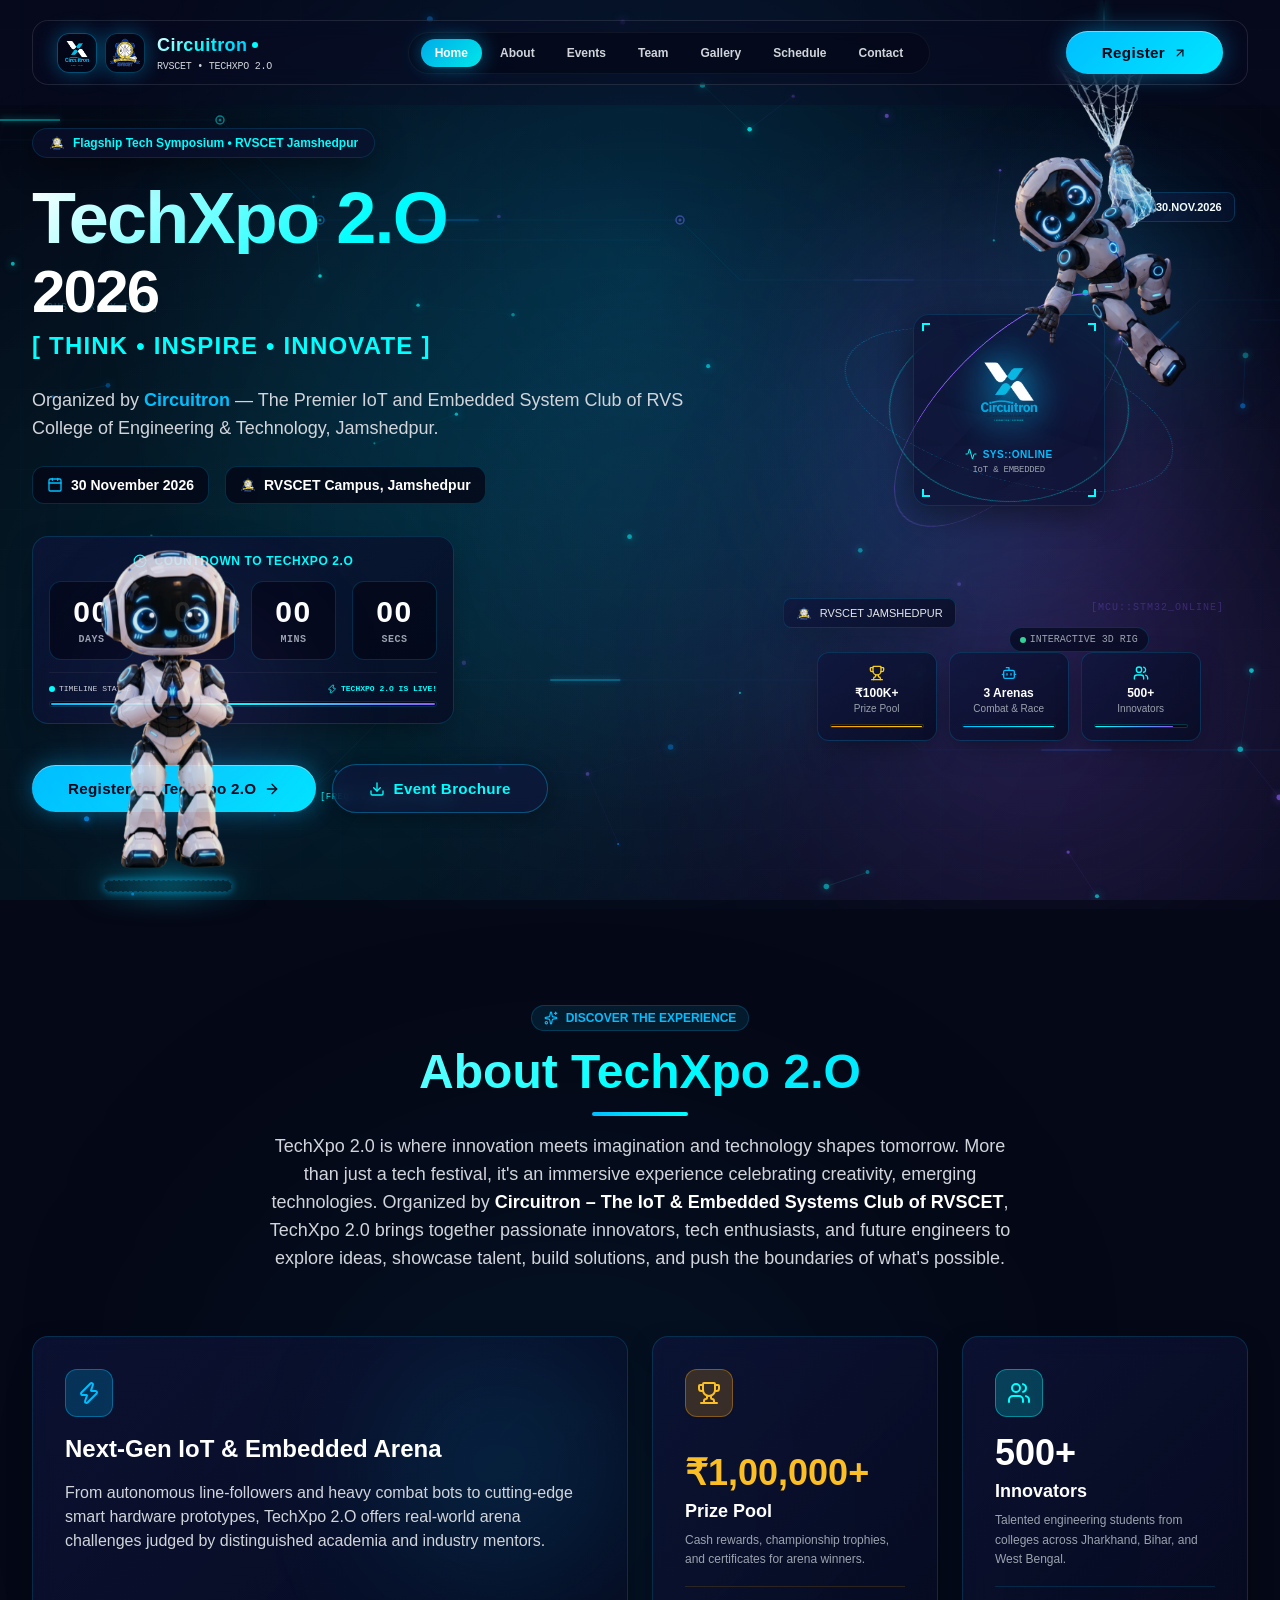
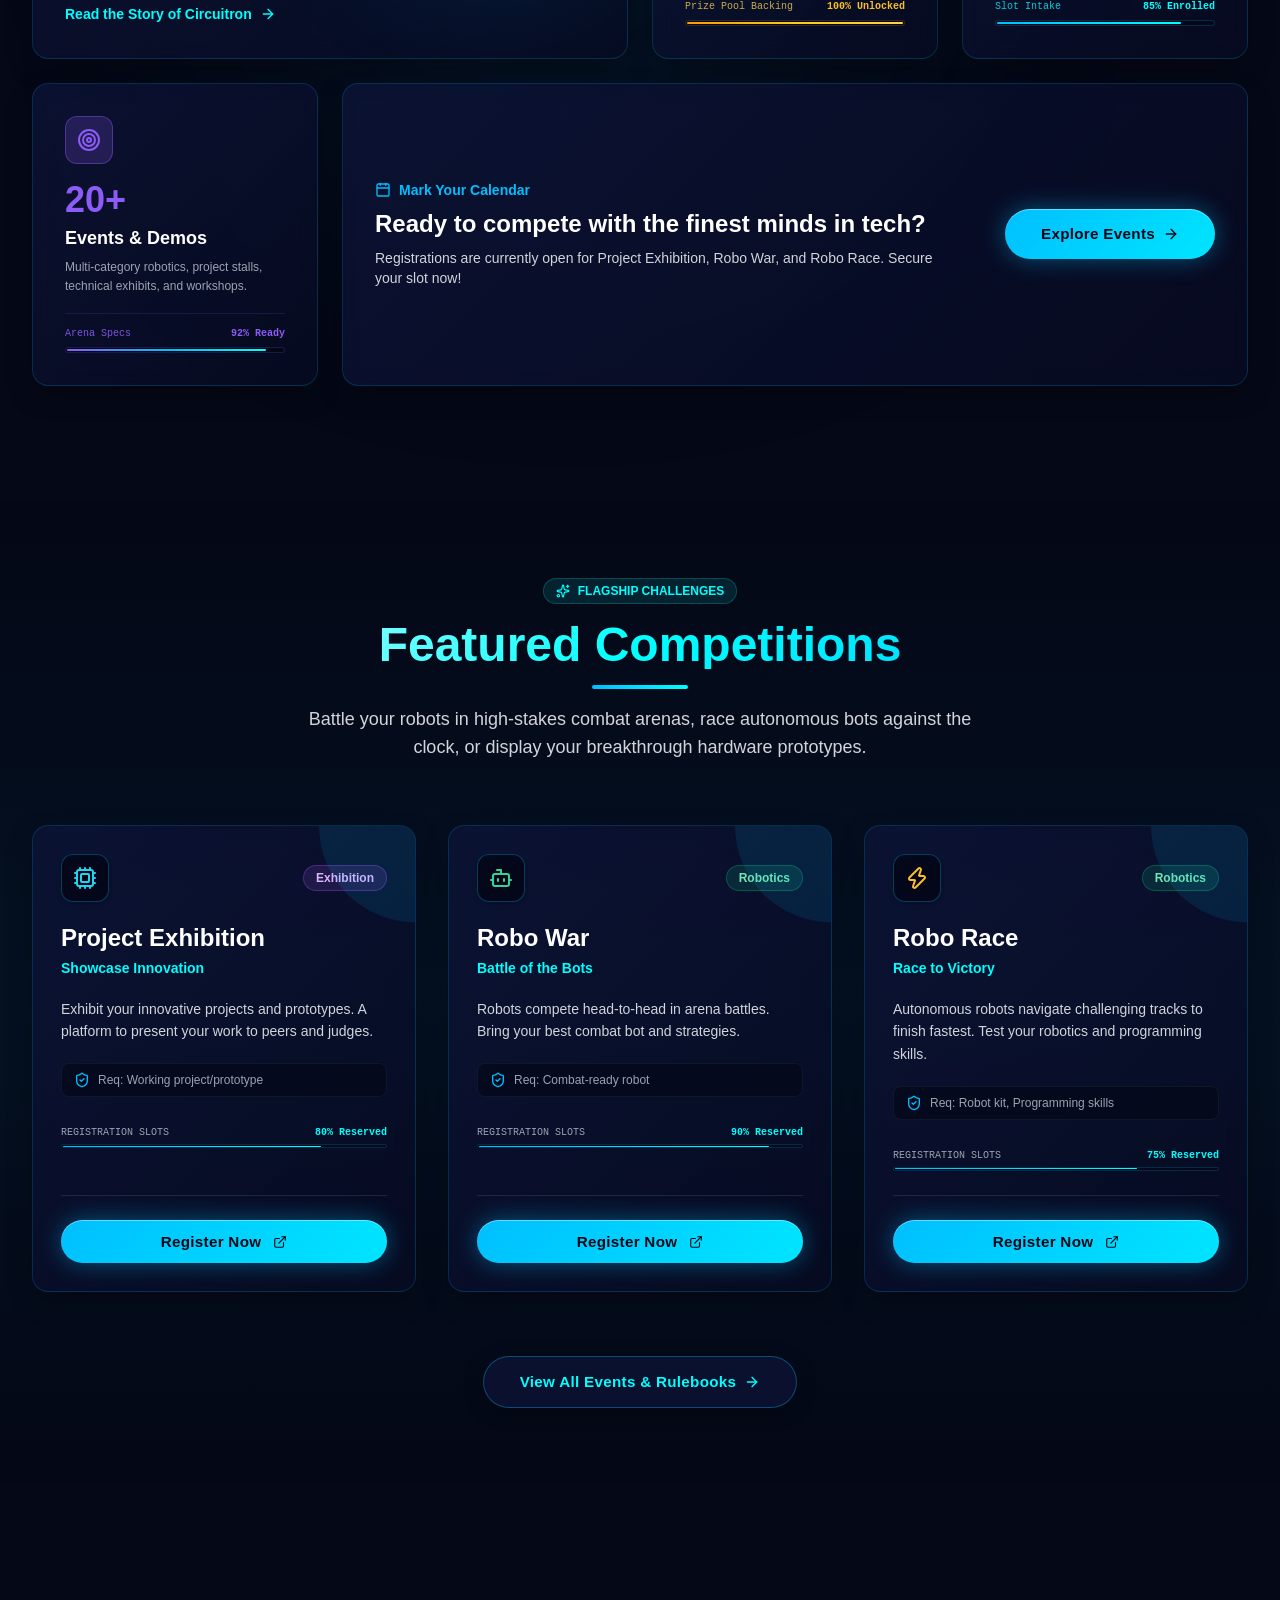
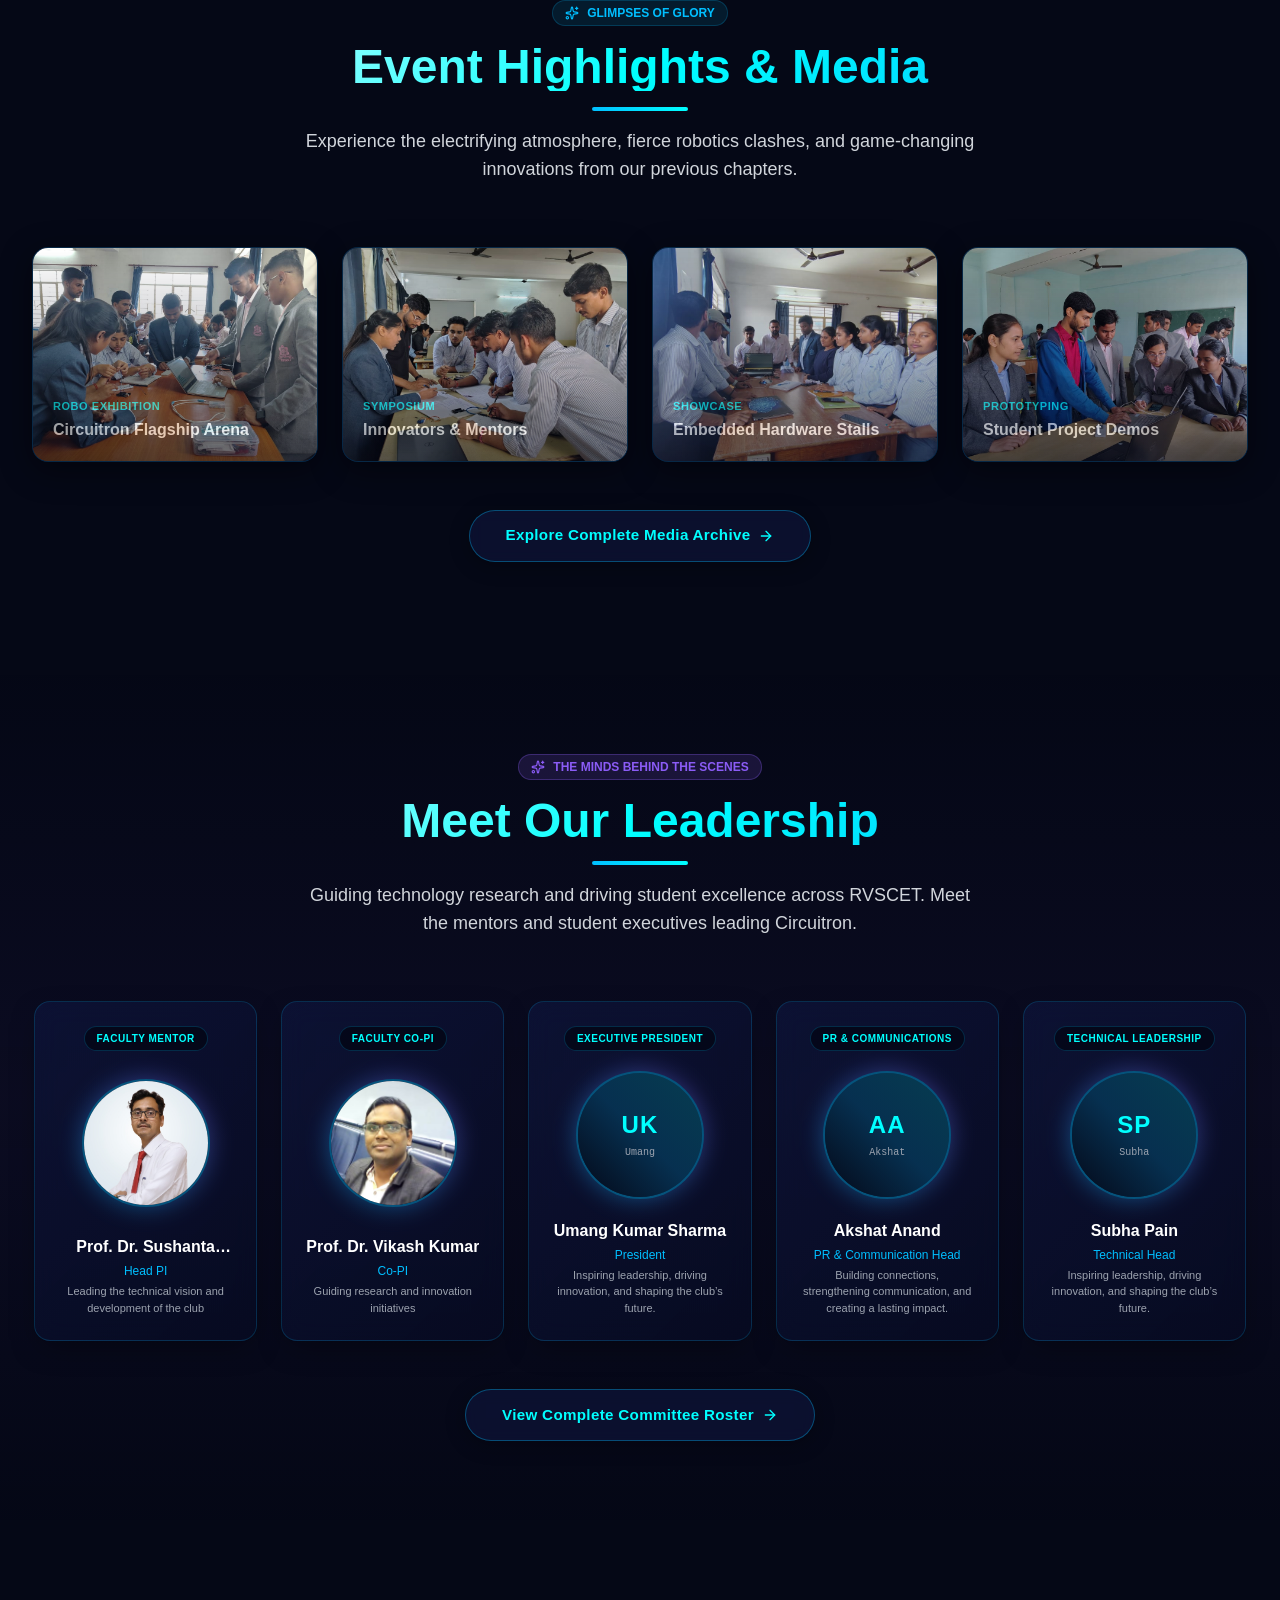
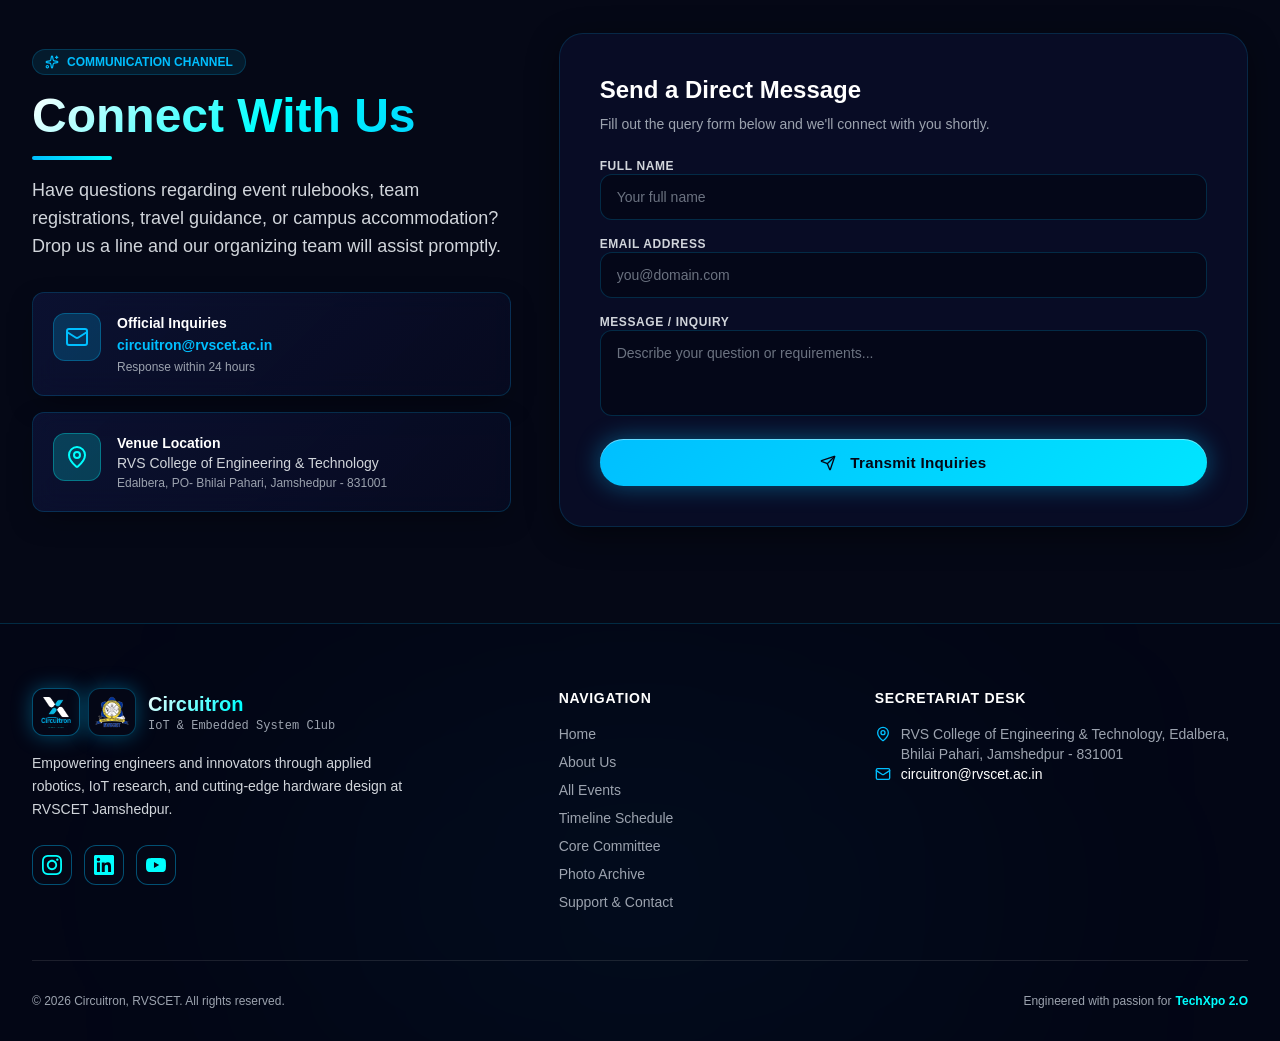
==== commit c47ffed2: "Fix navbar college logo visibility and elevate mascot robots with proper z-index, vivid opacity, and" ====
--- a/index.html
+++ b/index.html
@@ -85,34 +85,34 @@
     <div class="fixed inset-0 circuit-bg-glow pointer-events-none" style="z-index: 0;"></div>
 
     <!-- Robot Mascot 1: Top-Right Swinging Spider Bot -->
-    <div id="mascot-swing-bot" class="fixed top-12 sm:top-16 -right-4 sm:right-4 md:right-8 lg:right-12 w-28 xs:w-36 sm:w-48 md:w-56 lg:w-64 max-w-[32vw] pointer-events-auto cursor-pointer select-none group" style="z-index: 3;" title="Click me!">
+    <div id="mascot-swing-bot" class="fixed top-12 sm:top-16 right-2 sm:right-4 md:right-8 lg:right-12 w-20 sm:w-44 md:w-56 lg:w-64 max-w-[28vw] pointer-events-none select-none group z-40" style="z-index: 40;" title="Click me!">
       <div class="absolute -top-16 left-1/2 -translate-x-1/2 w-[2px] h-20 bg-gradient-to-b from-transparent via-cyan-400 to-accent opacity-70 shadow-[0_0_10px_#00ffff] animate-pulse pointer-events-none"></div>
       <div class="absolute top-1/4 left-1/4 w-32 h-32 sm:w-48 sm:h-48 bg-primary/20 rounded-full blur-3xl pointer-events-none opacity-60"></div>
       
-      <div id="mascot-swing-bubble" class="hidden absolute -bottom-10 right-0 z-30 px-3 py-1.5 rounded-xl bg-darkNavy/95 border border-cyan-400/80 shadow-[0_0_20px_rgba(0,255,255,0.5)] text-[10px] font-orbitron font-bold text-accent whitespace-nowrap flex items-center space-x-1.5">
+      <div id="mascot-swing-bubble" class="hidden absolute -bottom-10 right-0 z-50 px-3 py-1.5 rounded-xl bg-darkNavy/95 border border-cyan-400/80 shadow-[0_0_20px_rgba(0,255,255,0.5)] text-[10px] font-orbitron font-bold text-accent whitespace-nowrap flex items-center space-x-1.5 pointer-events-none">
         <i data-lucide="zap" class="w-3 h-3 text-cyan-300"></i>
         <span>SWINGING INTO 30.NOV.2026!</span>
       </div>
 
-      <div class="swing-idle relative w-full">
-        <img src="assets/bot-swing.png" alt="Circuitron Spider Bot Mascot" class="w-full h-auto object-contain filter drop-shadow-[0_0_20px_rgba(0,191,255,0.45)] group-hover:drop-shadow-[0_0_30px_rgba(0,255,255,0.8)] opacity-35 sm:opacity-50 group-hover:opacity-100 transition-all duration-300" loading="lazy" />
-        <div class="absolute top-2 right-2 px-1.5 py-0.5 rounded bg-primary/20 border border-primary/40 text-[8px] font-mono text-cyan-300 opacity-0 group-hover:opacity-100 transition-opacity">CLICK ME</div>
+      <div class="swing-idle relative w-full pointer-events-auto cursor-pointer">
+        <img src="assets/bot-swing.png" alt="Circuitron Spider Bot Mascot" class="w-full h-auto object-contain filter drop-shadow-[0_0_20px_rgba(0,191,255,0.6)] group-hover:drop-shadow-[0_0_30px_rgba(0,255,255,0.9)] opacity-90 group-hover:opacity-100 transition-all duration-300" />
+        <div class="absolute top-2 right-2 px-1.5 py-0.5 rounded bg-primary/30 border border-primary/50 text-[8px] font-mono text-cyan-300 opacity-0 group-hover:opacity-100 transition-opacity">CLICK ME</div>
       </div>
     </div>
 
     <!-- Robot Mascot 2: Bottom-Left Welcome Mascot Bot -->
-    <div id="mascot-welcome-bot" class="fixed bottom-4 sm:bottom-8 -left-3 sm:left-4 md:left-8 lg:left-12 w-24 xs:w-32 sm:w-44 md:w-52 lg:w-60 max-w-[28vw] pointer-events-auto cursor-pointer select-none group perspective-1000" style="z-index: 3;" title="Click me!">
+    <div id="mascot-welcome-bot" class="fixed bottom-4 md:bottom-8 left-2 sm:left-4 md:left-8 lg:left-12 w-20 sm:w-36 md:w-52 lg:w-60 max-w-[28vw] pointer-events-none select-none group perspective-1000 z-40" style="z-index: 40;" title="Click me!">
       <div class="absolute -bottom-4 left-1/2 -translate-x-1/2 w-28 sm:w-44 h-8 bg-gradient-to-r from-transparent via-cyan-500/40 to-transparent rounded-full blur-md animate-pulse pointer-events-none"></div>
       <div class="absolute bottom-1/4 left-1/4 w-28 h-28 sm:w-44 sm:h-44 bg-cyberPurple/25 rounded-full blur-3xl pointer-events-none opacity-50"></div>
 
-      <div id="mascot-welcome-bubble" class="hidden absolute -top-12 left-0 z-30 px-3 py-1.5 rounded-xl bg-darkNavy/95 border border-primary/80 shadow-[0_0_20px_rgba(0,191,255,0.5)] text-[10px] font-orbitron font-bold text-white whitespace-nowrap flex items-center space-x-1.5">
+      <div id="mascot-welcome-bubble" class="hidden absolute -top-12 left-0 z-50 px-3 py-1.5 rounded-xl bg-darkNavy/95 border border-primary/80 shadow-[0_0_20px_rgba(0,191,255,0.5)] text-[10px] font-orbitron font-bold text-white whitespace-nowrap flex items-center space-x-1.5 pointer-events-none">
         <i data-lucide="bot" class="w-3 h-3 text-primary"></i>
         <span>CIRCUITRON BOT: WELCOME!</span>
       </div>
 
-      <div class="welcome-idle relative w-full preserve-3d">
-        <img src="assets/bot-welcome.png" alt="Circuitron Welcome Mascot Robot" class="w-full h-auto object-contain filter drop-shadow-[0_0_20px_rgba(0,191,255,0.4)] group-hover:drop-shadow-[0_0_30px_rgba(0,191,255,0.8)] opacity-35 sm:opacity-50 group-hover:opacity-100 transition-all duration-300" loading="lazy" />
-        <div class="absolute top-2 left-2 px-1.5 py-0.5 rounded bg-cyan-500/20 border border-cyan-400/40 text-[8px] font-mono text-accent opacity-0 group-hover:opacity-100 transition-opacity">NAMASTE::HELLO</div>
+      <div class="welcome-idle relative w-full preserve-3d pointer-events-auto cursor-pointer">
+        <img src="assets/bot-welcome.png" alt="Circuitron Welcome Mascot Robot" class="w-full h-auto object-contain filter drop-shadow-[0_0_20px_rgba(0,191,255,0.55)] group-hover:drop-shadow-[0_0_30px_rgba(0,191,255,0.9)] opacity-90 group-hover:opacity-100 transition-all duration-300" />
+        <div class="absolute top-2 left-2 px-1.5 py-0.5 rounded bg-cyan-500/30 border border-cyan-400/50 text-[8px] font-mono text-accent opacity-0 group-hover:opacity-100 transition-opacity">NAMASTE::HELLO</div>
         <div class="absolute -bottom-2 left-1/2 -translate-x-1/2 w-20 sm:w-32 h-3 rounded-full border border-primary/40 border-dashed animate-spin-slow opacity-60 shadow-[0_0_8px_#00bfff]"></div>
       </div>
     </div>
@@ -127,7 +127,7 @@
               <div class="relative w-8 h-8 sm:w-10 sm:h-10 rounded-xl overflow-hidden p-0.5 border border-primary/40 group-hover:border-accent transition-all duration-300 bg-darkNavy/80 flex items-center justify-center shadow-neon">
                 <img src="logo.png" alt="Circuitron Logo" class="w-full h-full object-contain" />
               </div>
-              <div class="hidden xs:flex relative w-8 h-8 sm:w-10 sm:h-10 rounded-xl overflow-hidden p-0.5 border border-primary/30 group-hover:border-accent transition-all duration-300 bg-darkNavy/80 items-center justify-center shadow-neon">
+              <div class="flex relative w-8 h-8 sm:w-10 sm:h-10 rounded-xl overflow-hidden p-0.5 border border-primary/30 group-hover:border-accent transition-all duration-300 bg-darkNavy/80 items-center justify-center shadow-neon">
                 <img src="assets/rvscet-logo.png" alt="RVSCET Logo" class="w-full h-full object-contain" />
               </div>
             </div>
@@ -327,7 +327,7 @@
 
                       <div class="relative w-20 h-20 sm:w-24 sm:h-24 mb-2 flex items-center justify-center">
                         <div class="absolute inset-0 bg-primary/20 rounded-full blur-md animate-ping opacity-40"></div>
-                        <img src="logo.png" alt="Circuitron Core" class="w-18 h-18 sm:w-20 sm:h-20 object-contain drop-shadow-[0_0_15px_rgba(0,191,255,0.8)]" />
+                        <img src="logo.png" alt="Circuitron Core" class="w-16 h-16 sm:w-20 sm:h-20 object-contain drop-shadow-[0_0_15px_rgba(0,191,255,0.8)]" />
                       </div>
 
                       <div class="flex items-center space-x-1.5 text-[9px] sm:text-[10px] font-orbitron font-semibold text-primary uppercase tracking-wider">
--- a/css/style.css
+++ b/css/style.css
@@ -58,6 +58,16 @@
 
 .bounce-anim {
   animation: bounceAnim 0.65s cubic-bezier(0.16, 1, 0.3, 1) !important;
+}
+
+.z-40 {
+  z-index: 40 !important;
+}
+
+@media (min-width: 420px) {
+  .xs\:flex {
+    display: flex !important;
+  }
 }
 
 /* Laser Circuit Trace Pulse */
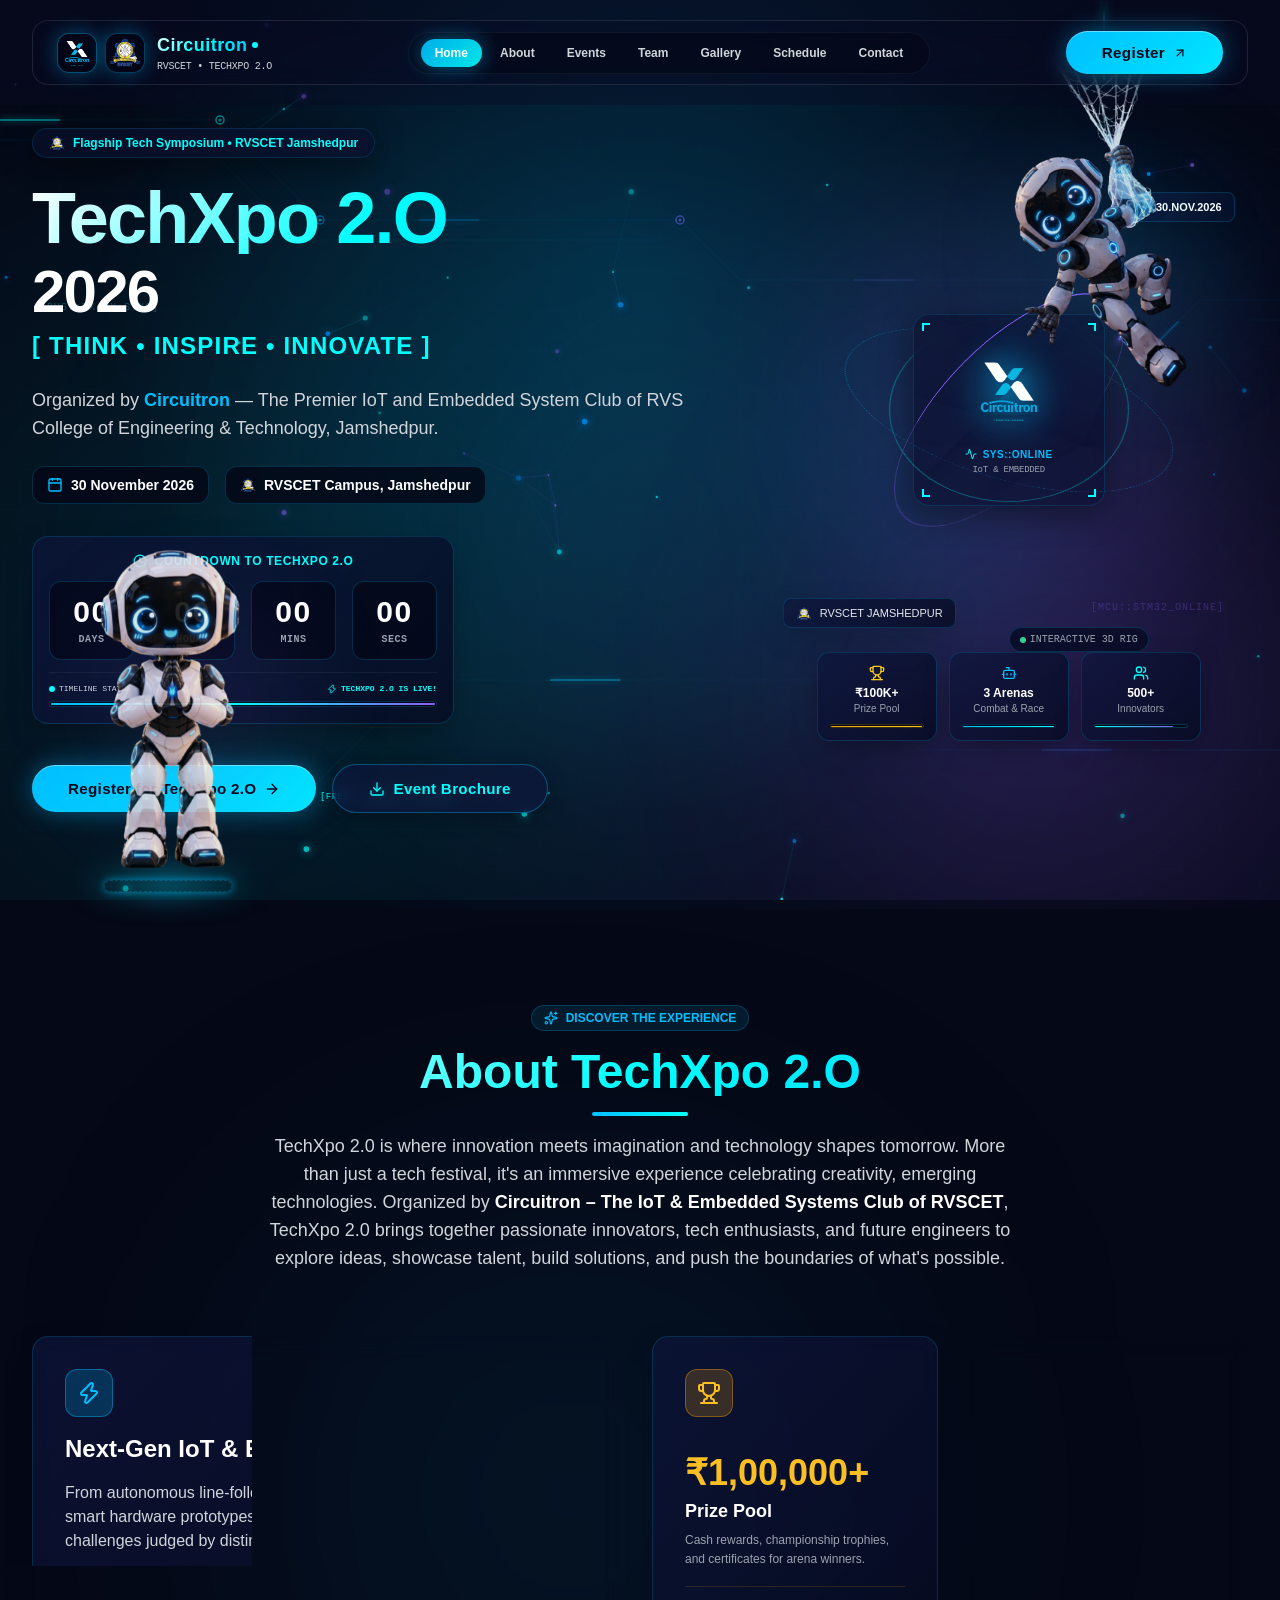
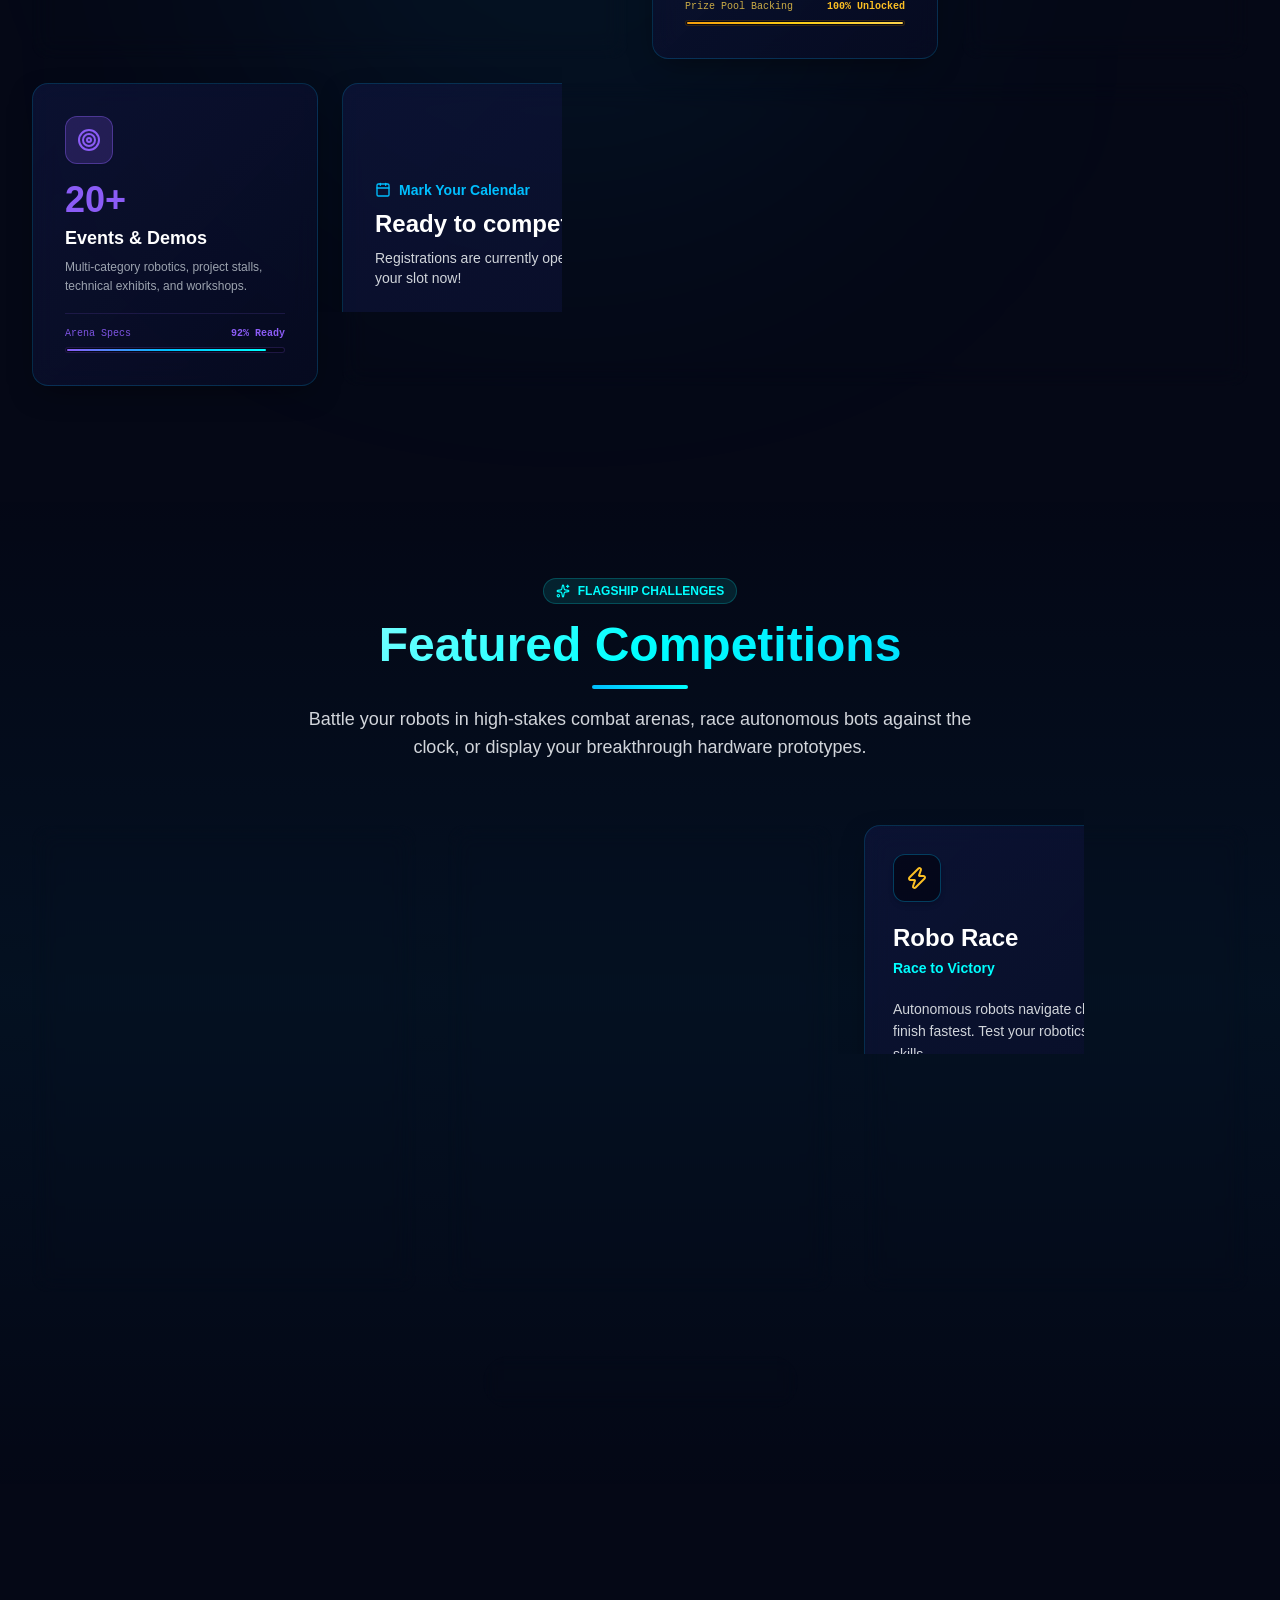
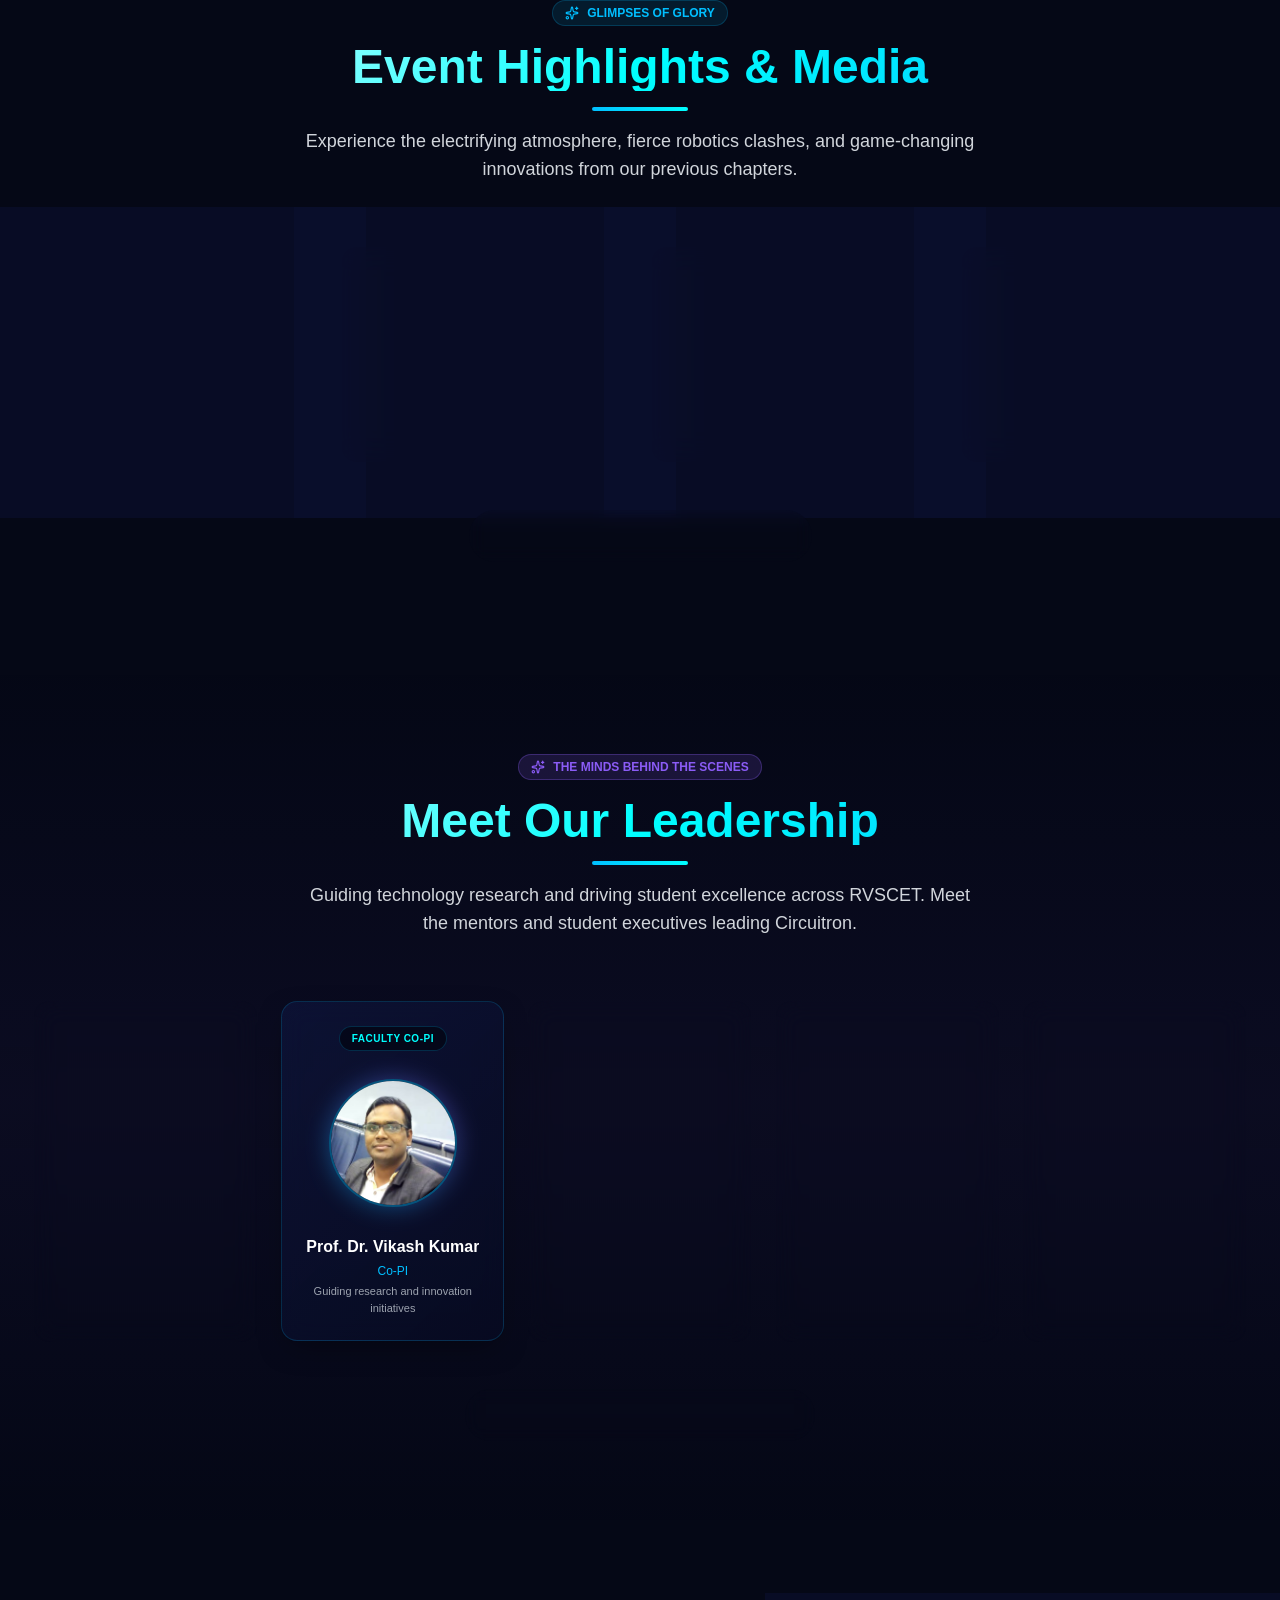
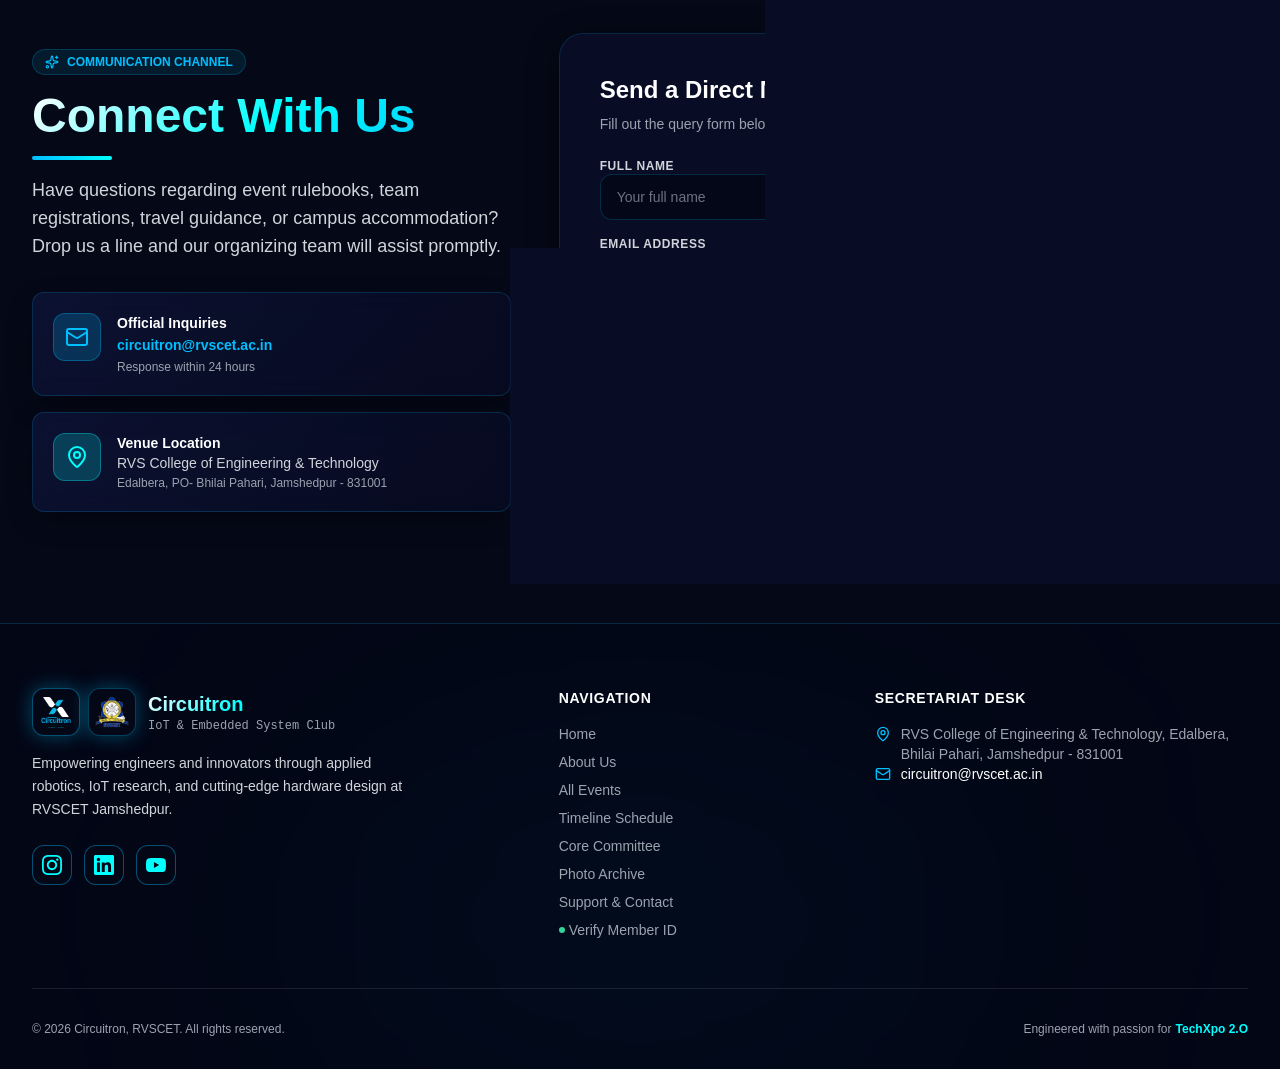
==== commit b3581565: "Add official TechXpo 2.O executive verification portal and scannable ID card for Subha Pain" ====
--- a/index.html
+++ b/index.html
@@ -962,6 +962,7 @@
               <li><a href="pages/team.html" class="hover:text-primary transition-colors">Core Committee</a></li>
               <li><a href="pages/gallery.html" class="hover:text-primary transition-colors">Photo Archive</a></li>
               <li><a href="pages/contact.html" class="hover:text-primary transition-colors">Support &amp; Contact</a></li>
+              <li><a href="verify.html?id=TX2-EX-003" class="hover:text-emerald-400 transition-colors flex items-center space-x-1"><span class="w-1.5 h-1.5 rounded-full bg-emerald-400 inline-block"></span><span>Verify Member ID</span></a></li>
             </ul>
           </div>
 
